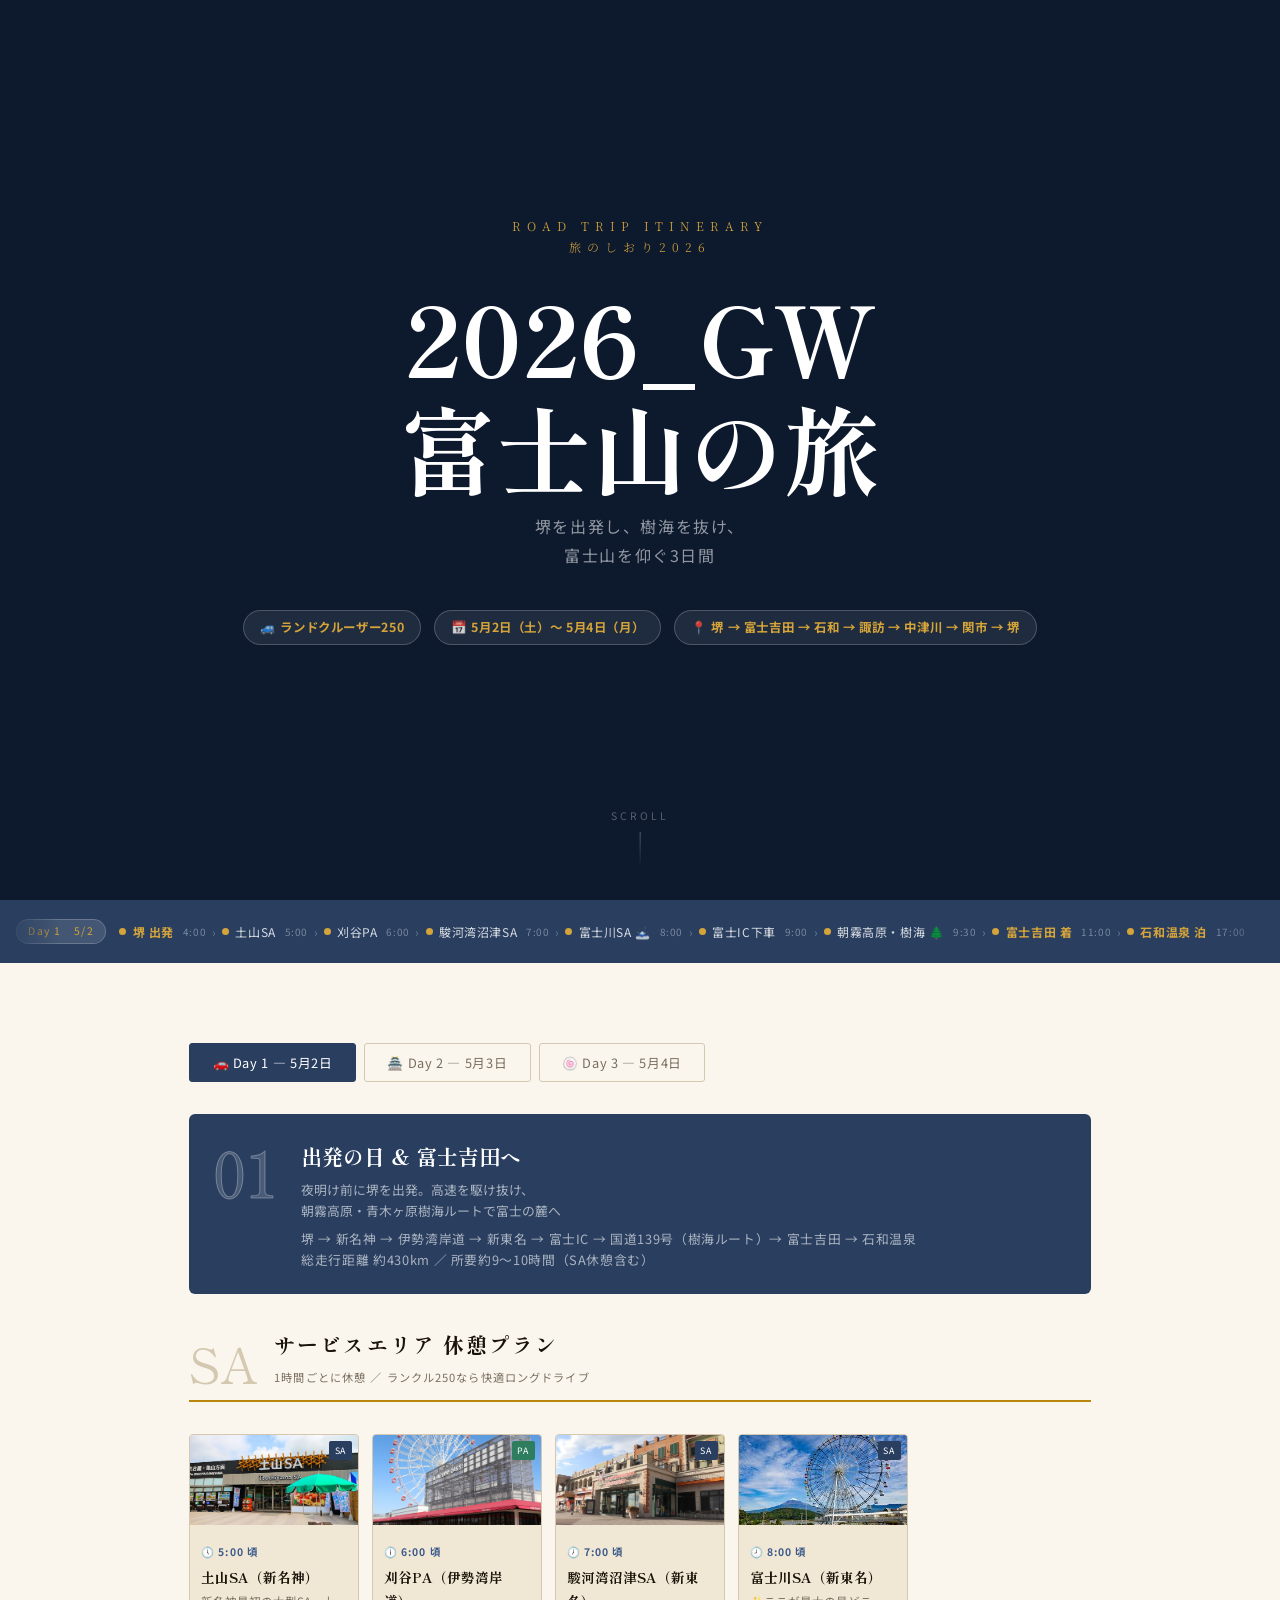
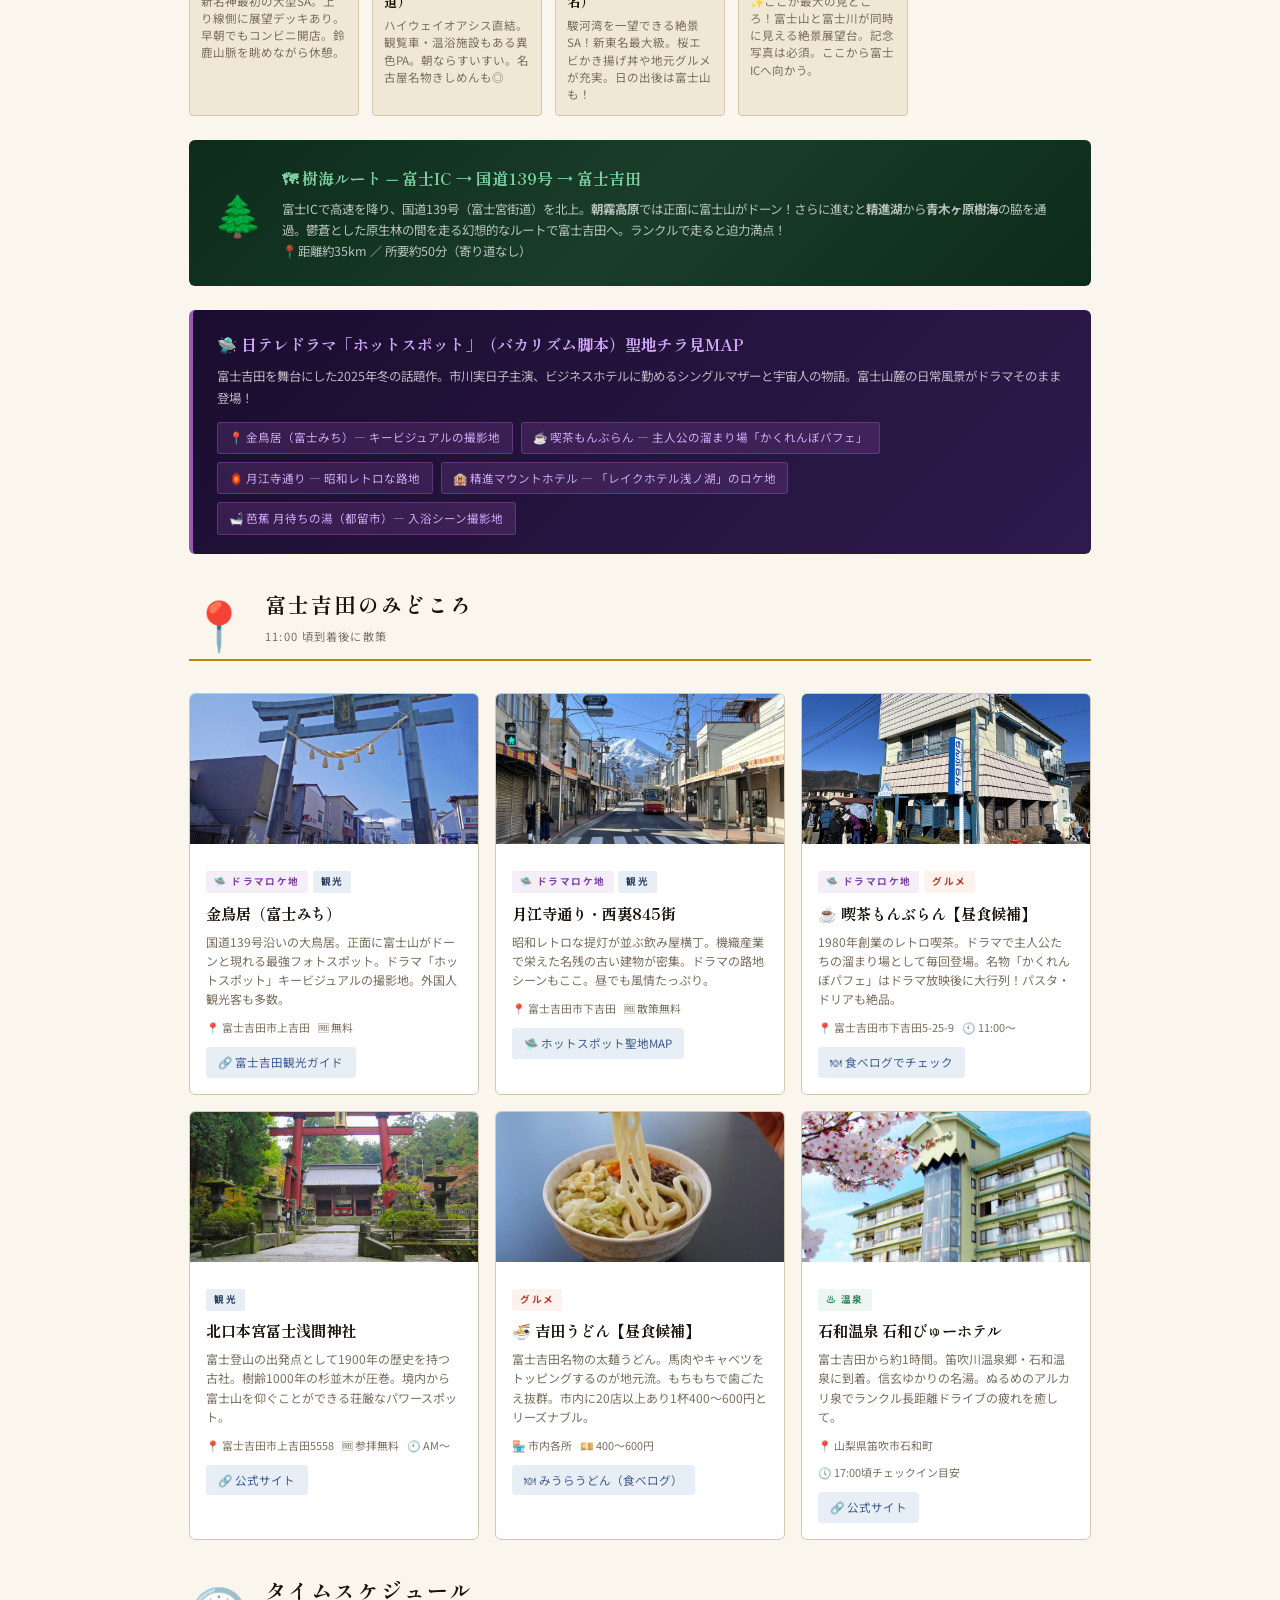
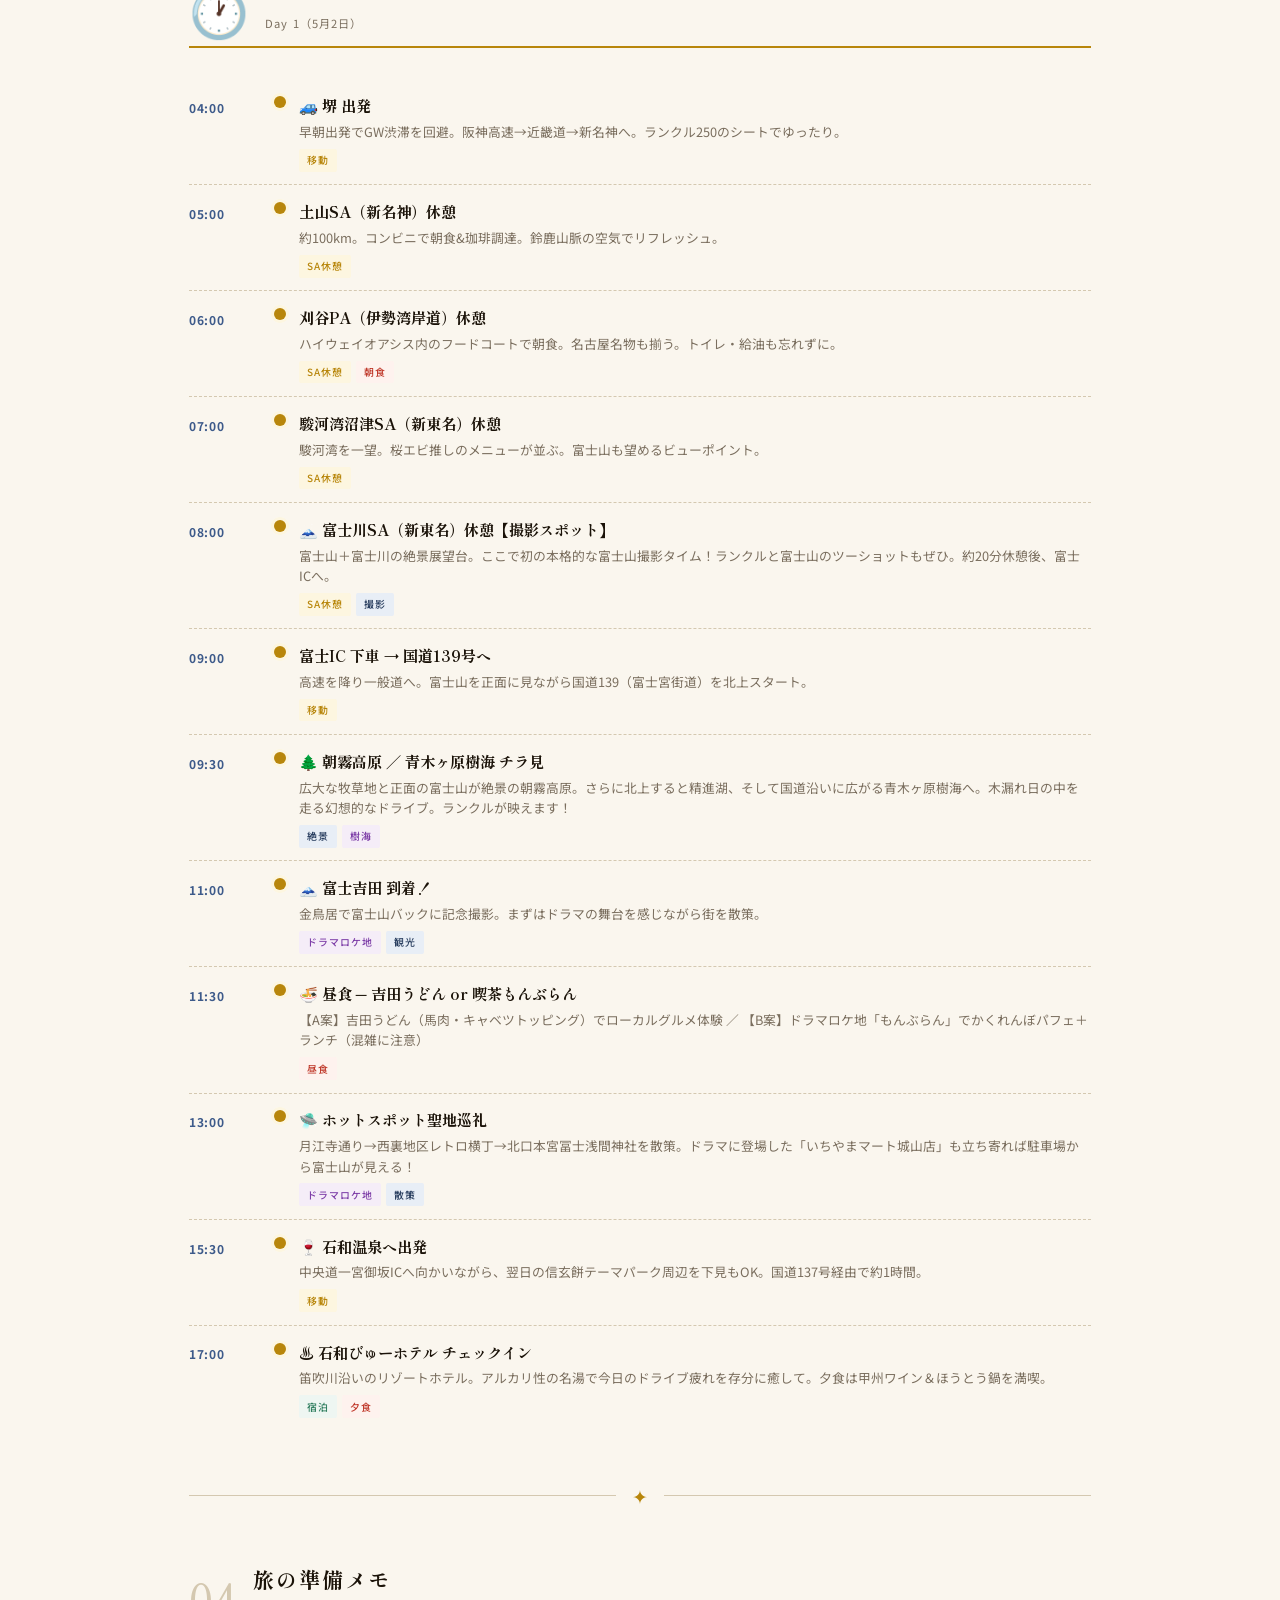
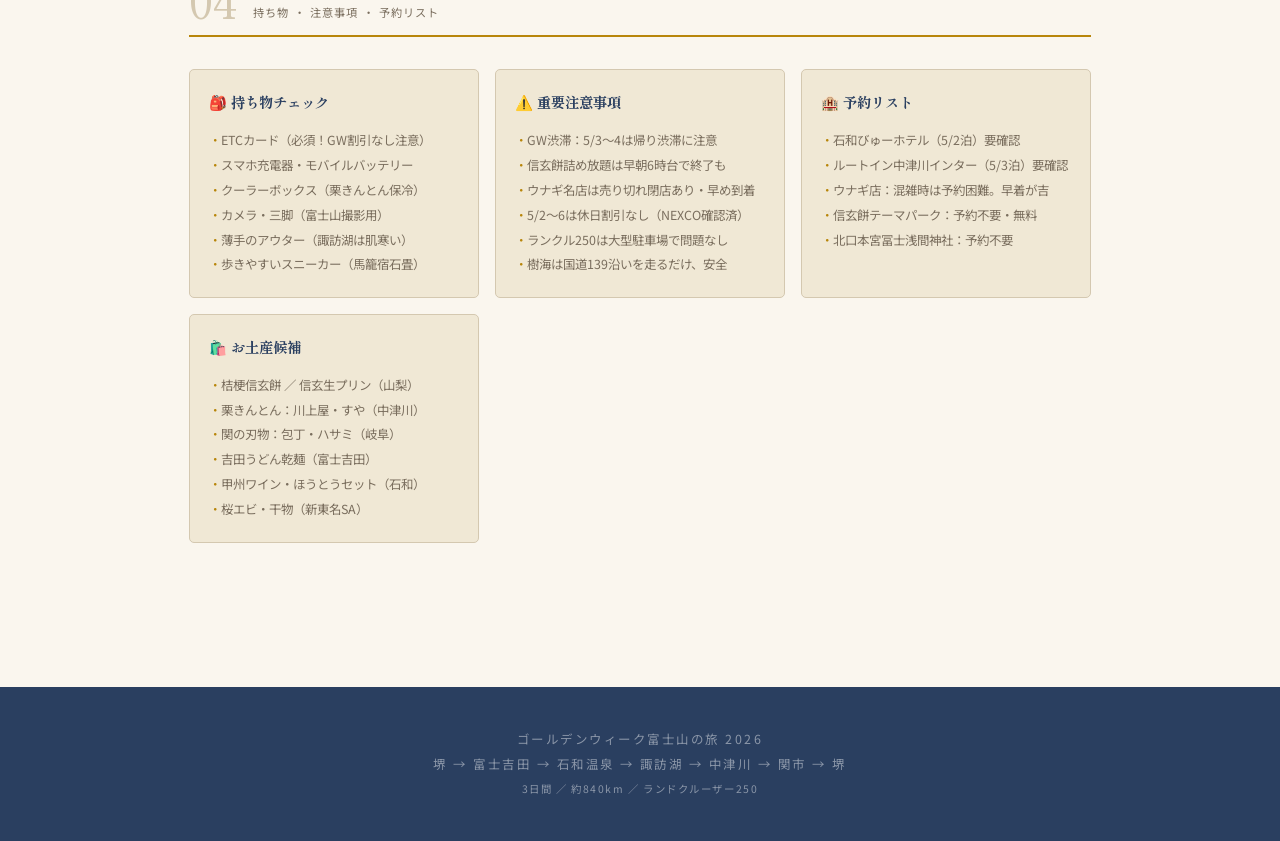
==== index.html @ ce325856 "Update index.html" ====
<!DOCTYPE html>
<html lang="ja">
<head>
<meta charset="UTF-8">
<meta name="viewport" content="width=device-width, initial-scale=1.0">
<title>旅のしおり 富士山ドライブ 2025</title>
<link rel="preconnect" href="https://fonts.googleapis.com">
<link href="https://fonts.googleapis.com/css2?family=Noto+Serif+JP:wght@300;400;700&family=Noto+Sans+JP:wght@300;400;500&family=Shippori+Mincho:wght@400;700&display=swap" rel="stylesheet">
<link rel="stylesheet" href="style.css">
</head>
<body>

<!-- ═══ HERO ═══ -->
<header class="hero">
  <div class="hero-img"></div>
  <div class="hero-overlay"></div>
  <div class="hero-body">
    <p class="hero-eyebrow">ROAD TRIP ITINERARY<br>旅のしおり2026</p>
    <h1 class="hero-title">2026_GW<br>富士山の旅</h1>
    <p class="hero-sub">堺を出発し、樹海を抜け、<br>富士山を仰ぐ3日間</p>
    <div class="hero-tags">
      <span class="hero-tag">🚙 <strong>ランドクルーザー250</strong></span>
      <span class="hero-tag">📅 <strong>5月2日（土）〜 5月4日（月）</strong></span>
      <span class="hero-tag">📍 <strong>堺 → 富士吉田 → 石和 → 諏訪 → 中津川 → 関市 → 堺</strong></span>
    </div>
  
  </div>
  <div class="scroll-hint">SCROLL</div>
</header>

<!-- ═══ ROUTE STRIP ═══ -->
<div class="route-strip">
  <div class="route-track">
    <!-- コンテンツを2回繰り返してシームレスループ -->
    <div class="route-inner" id="route-content">

      <span class="route-day-badge">Day 1　5/2</span>
      <div class="route-stop"><span class="route-stop-dot"></span><span class="route-stop-name highlight">堺 出発</span><span class="route-stop-time">4:00</span></div>
      <span class="route-arrow">›</span>
      <div class="route-stop"><span class="route-stop-dot"></span><span class="route-stop-name">土山SA</span><span class="route-stop-time">5:00</span></div>
      <span class="route-arrow">›</span>
      <div class="route-stop"><span class="route-stop-dot"></span><span class="route-stop-name">刈谷PA</span><span class="route-stop-time">6:00</span></div>
      <span class="route-arrow">›</span>
      <div class="route-stop"><span class="route-stop-dot"></span><span class="route-stop-name">駿河湾沼津SA</span><span class="route-stop-time">7:00</span></div>
      <span class="route-arrow">›</span>
      <div class="route-stop"><span class="route-stop-dot"></span><span class="route-stop-name">富士川SA 🗻</span><span class="route-stop-time">8:00</span></div>
      <span class="route-arrow">›</span>
      <div class="route-stop"><span class="route-stop-dot"></span><span class="route-stop-name">富士IC下車</span><span class="route-stop-time">9:00</span></div>
      <span class="route-arrow">›</span>
      <div class="route-stop"><span class="route-stop-dot"></span><span class="route-stop-name">朝霧高原・樹海 🌲</span><span class="route-stop-time">9:30</span></div>
      <span class="route-arrow">›</span>
      <div class="route-stop"><span class="route-stop-dot"></span><span class="route-stop-name highlight">富士吉田 着</span><span class="route-stop-time">11:00</span></div>
      <span class="route-arrow">›</span>
      <div class="route-stop"><span class="route-stop-dot"></span><span class="route-stop-name highlight">石和温泉 泊</span><span class="route-stop-time">17:00</span></div>

      <span class="route-sep">┊</span>

      <span class="route-day-badge">Day 2　5/3</span>
      <div class="route-stop"><span class="route-stop-dot"></span><span class="route-stop-name highlight">石和温泉 発</span><span class="route-stop-time">7:00</span></div>
      <span class="route-arrow">›</span>
      <div class="route-stop"><span class="route-stop-dot"></span><span class="route-stop-name">信玄餅テーマパーク 🍡</span><span class="route-stop-time">8:00</span></div>
      <span class="route-arrow">›</span>
      <div class="route-stop"><span class="route-stop-dot"></span><span class="route-stop-name">諏訪湖SA</span><span class="route-stop-time">12:00</span></div>
      <span class="route-arrow">›</span>
      <div class="route-stop"><span class="route-stop-dot"></span><span class="route-stop-name highlight">諏訪大社 ⛩</span><span class="route-stop-time">13:30</span></div>
      <span class="route-arrow">›</span>
      <div class="route-stop"><span class="route-stop-dot"></span><span class="route-stop-name">恵那峡SA</span><span class="route-stop-time">16:30</span></div>
      <span class="route-arrow">›</span>
      <div class="route-stop"><span class="route-stop-dot"></span><span class="route-stop-name highlight">馬籠宿 🏯</span><span class="route-stop-time">17:00</span></div>
      <span class="route-arrow">›</span>
      <div class="route-stop"><span class="route-stop-dot"></span><span class="route-stop-name highlight">中津川 泊</span><span class="route-stop-time">18:30</span></div>

      <span class="route-sep">┊</span>

      <span class="route-day-badge">Day 3　5/4</span>
      <div class="route-stop"><span class="route-stop-dot"></span><span class="route-stop-name highlight">中津川 発</span><span class="route-stop-time">7:30</span></div>
      <span class="route-arrow">›</span>
      <div class="route-stop"><span class="route-stop-dot"></span><span class="route-stop-name">東海環状道</span><span class="route-stop-time">8:30</span></div>
      <span class="route-arrow">›</span>
      <div class="route-stop"><span class="route-stop-dot"></span><span class="route-stop-name highlight">関市 うなぎ 🍥</span><span class="route-stop-time">11:00</span></div>
      <span class="route-arrow">›</span>
      <div class="route-stop"><span class="route-stop-dot"></span><span class="route-stop-name">土山SA</span><span class="route-stop-time">15:00</span></div>
      <span class="route-arrow">›</span>
      <div class="route-stop"><span class="route-stop-dot"></span><span class="route-stop-name highlight">堺 帰還 🏠</span><span class="route-stop-time">17:00</span></div>

      <span class="route-sep" style="margin-right:3rem">　</span>

    </div><!-- /route-inner 1回目 -->
  </div><!-- /route-track -->
</div>

<main>

<!-- ═══════════════ DAY TABS ═══════════════ -->
<div class="day-tabs" style="margin-top:2rem">
  <button class="day-tab active" onclick="showDay(0)">🚗 Day 1 — 5月2日</button>
  <button class="day-tab" onclick="showDay(1)">🏯 Day 2 — 5月3日</button>
  <button class="day-tab" onclick="showDay(2)">🍥 Day 3 — 5月4日</button>
</div>

<!-- ══════════════════════════════════════════════════
     DAY 1
══════════════════════════════════════════════════ -->
<div class="day-panel active" id="day-0">
  <div class="day-hdr">
    <span class="day-hdr-num">01</span>
    <div class="day-hdr-info">
      <h3>出発の日 ＆ 富士吉田へ</h3>
      <p>夜明け前に堺を出発。高速を駆け抜け、<br>朝霧高原・青木ヶ原樹海ルートで富士の麓へ</p>
      <p class="day-hdr-route">堺 → 新名神 → 伊勢湾岸道 → 新東名 → 富士IC → 国道139号（樹海ルート）→ 富士吉田 → 石和温泉<br>総走行距離 約430km ／ 所要約9〜10時間（SA休憩含む）</p>
    </div>
  </div>

  <!-- SA STOPS -->
  <div class="sec-head" style="margin-top:0">
    <span class="sec-num">SA</span>
    <div>
      <h2 class="sec-title">サービスエリア 休憩プラン<small>1時間ごとに休憩 ／ ランクル250なら快適ロングドライブ</small></h2>
    </div>
  </div>
  <div class="sa-grid">
    <div class="sa-card">
      <img class="sa-card-img" src="e-tsuchiyamaSA.jpg" alt="土山SA">
      <div class="sa-card-body">
        <span class="sa-card-time">🕔 5:00 頃</span>
        <span class="sa-card-name">土山SA（新名神）</span>
        <p class="sa-card-tip">新名神最初の大型SA。上り線側に展望デッキあり。早朝でもコンビニ開店。鈴鹿山脈を眺めながら休憩。</p>
      </div>
    </div>
    <div class="sa-card pa">
      <img class="sa-card-img" src="kariyapa.jpg" alt="刈谷PA">
      <div class="sa-card-body">
        <span class="sa-card-time">🕕 6:00 頃</span>
        <span class="sa-card-name">刈谷PA（伊勢湾岸道）</span>
        <p class="sa-card-tip">ハイウェイオアシス直結。観覧車・温浴施設もある異色PA。朝ならすいすい。名古屋名物きしめんも◎</p>
      </div>
    </div>
    <div class="sa-card">
      <img class="sa-card-img" src="surugawannumazusa.jpg" alt="駿河湾沼津SA">
      <div class="sa-card-body">
        <span class="sa-card-time">🕖 7:00 頃</span>
        <span class="sa-card-name">駿河湾沼津SA（新東名）</span>
        <p class="sa-card-tip">駿河湾を一望できる絶景SA！新東名最大級。桜エビかき揚げ丼や地元グルメが充実。日の出後は富士山も！</p>
      </div>
    </div>
    <div class="sa-card">
      <img class="sa-card-img" src="fujigawasa.jpg" alt="富士川SA">
      <div class="sa-card-body">
        <span class="sa-card-time">🕗 8:00 頃</span>
        <span class="sa-card-name">富士川SA（新東名）</span>
        <p class="sa-card-tip">✨ここが最大の見どころ！富士山と富士川が同時に見える絶景展望台。記念写真は必須。ここから富士ICへ向かう。</p>
      </div>
    </div>
  </div>

  <!-- JUKAI BANNER -->
  <div class="jukai-banner">
    <div class="jukai-icon">🌲</div>
    <div class="jukai-body">
      <h4>🗺 樹海ルート ─ 富士IC → 国道139号 → 富士吉田</h4>
      <p>富士ICで高速を降り、国道139号（富士宮街道）を北上。<strong>朝霧高原</strong>では正面に富士山がドーン！さらに進むと<strong>精進湖</strong>から<strong>青木ヶ原樹海</strong>の脇を通過。鬱蒼とした原生林の間を走る幻想的なルートで富士吉田へ。ランクルで走ると迫力満点！<br>📍距離約35km ／ 所要約50分（寄り道なし）</p>
    </div>
  </div>

  <!-- DRAMA BANNER -->
  <div class="drama-banner">
    <h4>🛸 日テレドラマ「ホットスポット」（バカリズム脚本）聖地チラ見MAP</h4>
    <p>富士吉田を舞台にした2025年冬の話題作。市川実日子主演、ビジネスホテルに勤めるシングルマザーと宇宙人の物語。富士山麓の日常風景がドラマそのまま登場！</p>
    <div class="drama-spots">
      <span class="drama-spot">📍 金鳥居（富士みち）— キービジュアルの撮影地</span>
      <span class="drama-spot">☕ 喫茶もんぶらん — 主人公の溜まり場「かくれんぼパフェ」</span>
      <span class="drama-spot">🏮 月江寺通り — 昭和レトロな路地</span>
      <span class="drama-spot">🏨 精進マウントホテル — 「レイクホテル浅ノ湖」のロケ地</span>
      <span class="drama-spot">🛁 芭蕉 月待ちの湯（都留市）— 入浴シーン撮影地</span>
    </div>
  </div>

  <!-- SPOT CARDS DAY 1 -->
  <div class="sec-head" style="margin-top:2rem">
    <span class="sec-num">📍</span>
    <h2 class="sec-title">富士吉田のみどころ<small>11:00 頃到着後に散策</small></h2>
  </div>
  <div class="spot-grid">
    <div class="spot-card">
      <img class="spot-img" src="kintoriitofujisan.jpg" alt="金鳥居と富士山">
      <div class="spot-body">
        <span class="spot-badge badge-drama">🛸 ドラマロケ地</span><span class="spot-badge badge-sight" style="margin-left:.3rem">観光</span>
        <h4>金鳥居（富士みち）</h4>
        <p>国道139号沿いの大鳥居。正面に富士山がドーンと現れる最強フォトスポット。ドラマ「ホットスポット」キービジュアルの撮影地。外国人観光客も多数。</p>
        <div class="spot-meta"><span>📍 富士吉田市上吉田</span><span>🆓 無料</span></div><a class="spot-link" href="https://fujiyoshida.net/spot/24" target="_blank">🔗 富士吉田観光ガイド</a>
      </div>
    </div>
    <div class="spot-card">
      <img class="spot-img" src="fujiyoshidaretoro.jpg" alt="富士吉田レトロ商店街">
      <div class="spot-body">
        <span class="spot-badge badge-drama">🛸 ドラマロケ地</span><span class="spot-badge badge-sight" style="margin-left:.3rem">観光</span>
        <h4>月江寺通り・西裏845街</h4>
        <p>昭和レトロな提灯が並ぶ飲み屋横丁。機織産業で栄えた名残の古い建物が密集。ドラマの路地シーンもここ。昼でも風情たっぷり。</p>
        <div class="spot-meta"><span>📍 富士吉田市下吉田</span><span>🆓 散策無料</span></div><a class="spot-link" href="https://fujiyoshida.net/feature/hotspot/hotspot" target="_blank">🛸 ホットスポット聖地MAP</a>
      </div>
    </div>
    <div class="spot-card">
      <img class="spot-img" src="monburan.jpg" alt="喫茶もんぶらん">
      <div class="spot-body">
        <span class="spot-badge badge-drama">🛸 ドラマロケ地</span><span class="spot-badge badge-food" style="margin-left:.3rem">グルメ</span>
        <h4>☕ 喫茶もんぶらん【昼食候補】</h4>
        <p>1980年創業のレトロ喫茶。ドラマで主人公たちの溜まり場として毎回登場。名物「かくれんぼパフェ」はドラマ放映後に大行列！パスタ・ドリアも絶品。</p>
        <div class="spot-meta"><span>📍 富士吉田市下吉田5-25-9</span><span>🕙 11:00〜</span></div><a class="spot-link" href="https://tabelog.com/yamanashi/A1903/A190302/19007897/" target="_blank">🍽 食べログでチェック</a>
      </div>
    </div>
    <div class="spot-card">
      <img class="spot-img" src="kitaguchihonnguufujiasamajinjya.jpg" alt="北口本宮冨士浅間神社">
      <div class="spot-body">
        <span class="spot-badge badge-sight">観光</span>
        <h4>北口本宮冨士浅間神社</h4>
        <p>富士登山の出発点として1900年の歴史を持つ古社。樹齢1000年の杉並木が圧巻。境内から富士山を仰ぐことができる荘厳なパワースポット。</p>
        <div class="spot-meta"><span>📍 富士吉田市上吉田5558</span><span>🆓 参拝無料</span><span>🕙 AM〜</span></div><a class="spot-link" href="https://sengenjinja.jp/" target="_blank">🔗 公式サイト</a>
      </div>
    </div>
    <div class="spot-card">
      <img class="spot-img" src="yoshidaudon.jpg" alt="吉田うどん">
      <div class="spot-body">
        <span class="spot-badge badge-food">グルメ</span>
        <h4>🍜 吉田うどん【昼食候補】</h4>
        <p>富士吉田名物の太麺うどん。馬肉やキャベツをトッピングするのが地元流。もちもちで歯ごたえ抜群。市内に20店以上あり1杯400〜600円とリーズナブル。</p>
        <div class="spot-meta"><span>🏪 市内各所</span><span>💴 400〜600円</span></div><a class="spot-link" href="https://tabelog.com/yamanashi/A1903/A190301/19000359/" target="_blank">🍽 みうらうどん（食べログ）</a>
      </div>
    </div>
    <div class="spot-card">
      <img class="spot-img" src="isawa.jpg" alt="石和温泉">
      <div class="spot-body">
        <span class="spot-badge badge-onsen">♨️ 温泉</span>
        <h4>石和温泉 石和びゅーホテル</h4>
        <p>富士吉田から約1時間。笛吹川温泉郷・石和温泉に到着。信玄ゆかりの名湯。ぬるめのアルカリ泉でランクル長距離ドライブの疲れを癒して。</p>
        <div class="spot-meta"><span>📍 山梨県笛吹市石和町</span><span>🕔 17:00頃チェックイン目安</span></div><a class="spot-link" href="https://i-view.jp/" target="_blank">🔗 公式サイト</a>
      </div>
    </div>
  </div>

  <!-- SCHEDULE DAY 1 -->
  <div class="sec-head">
    <span class="sec-num">🕐</span>
    <h2 class="sec-title">タイムスケジュール<small>Day 1（5月2日）</small></h2>
  </div>
  <ul class="schedule">
    <li class="sch-item"><span class="sch-time">04:00</span><span class="sch-dot"></span><div class="sch-body"><h4>🚙 堺 出発</h4><p>早朝出発でGW渋滞を回避。阪神高速→近畿道→新名神へ。ランクル250のシートでゆったり。</p><div class="sch-tags"><span class="tag t-move">移動</span></div></div></li>
    <li class="sch-item"><span class="sch-time">05:00</span><span class="sch-dot"></span><div class="sch-body"><h4>土山SA（新名神）休憩</h4><p>約100km。コンビニで朝食&珈琲調達。鈴鹿山脈の空気でリフレッシュ。</p><div class="sch-tags"><span class="tag t-move">SA休憩</span></div></div></li>
    <li class="sch-item"><span class="sch-time">06:00</span><span class="sch-dot"></span><div class="sch-body"><h4>刈谷PA（伊勢湾岸道）休憩</h4><p>ハイウェイオアシス内のフードコートで朝食。名古屋名物も揃う。トイレ・給油も忘れずに。</p><div class="sch-tags"><span class="tag t-move">SA休憩</span><span class="tag t-food">朝食</span></div></div></li>
    <li class="sch-item"><span class="sch-time">07:00</span><span class="sch-dot"></span><div class="sch-body"><h4>駿河湾沼津SA（新東名）休憩</h4><p>駿河湾を一望。桜エビ推しのメニューが並ぶ。富士山も望めるビューポイント。</p><div class="sch-tags"><span class="tag t-move">SA休憩</span></div></div></li>
    <li class="sch-item"><span class="sch-time">08:00</span><span class="sch-dot"></span><div class="sch-body"><h4>🗻 富士川SA（新東名）休憩【撮影スポット】</h4><p>富士山＋富士川の絶景展望台。ここで初の本格的な富士山撮影タイム！ランクルと富士山のツーショットもぜひ。約20分休憩後、富士ICへ。</p><div class="sch-tags"><span class="tag t-move">SA休憩</span><span class="tag t-sight">撮影</span></div></div></li>
    <li class="sch-item"><span class="sch-time">09:00</span><span class="sch-dot"></span><div class="sch-body"><h4>富士IC 下車 → 国道139号へ</h4><p>高速を降り一般道へ。富士山を正面に見ながら国道139（富士宮街道）を北上スタート。</p><div class="sch-tags"><span class="tag t-move">移動</span></div></div></li>
    <li class="sch-item"><span class="sch-time">09:30</span><span class="sch-dot"></span><div class="sch-body"><h4>🌲 朝霧高原 ／ 青木ヶ原樹海 チラ見</h4><p>広大な牧草地と正面の富士山が絶景の朝霧高原。さらに北上すると精進湖、そして国道沿いに広がる青木ヶ原樹海へ。木漏れ日の中を走る幻想的なドライブ。ランクルが映えます！</p><div class="sch-tags"><span class="tag t-sight">絶景</span><span class="tag t-drama">樹海</span></div></div></li>
    <li class="sch-item"><span class="sch-time">11:00</span><span class="sch-dot"></span><div class="sch-body"><h4>🗻 富士吉田 到着！</h4><p>金鳥居で富士山バックに記念撮影。まずはドラマの舞台を感じながら街を散策。</p><div class="sch-tags"><span class="tag t-drama">ドラマロケ地</span><span class="tag t-sight">観光</span></div></div></li>
    <li class="sch-item"><span class="sch-time">11:30</span><span class="sch-dot"></span><div class="sch-body"><h4>🍜 昼食 ─ 吉田うどん or 喫茶もんぶらん</h4><p>【A案】吉田うどん（馬肉・キャベツトッピング）でローカルグルメ体験 ／ 【B案】ドラマロケ地「もんぶらん」でかくれんぼパフェ＋ランチ（混雑に注意）</p><div class="sch-tags"><span class="tag t-food">昼食</span></div></div></li>
    <li class="sch-item"><span class="sch-time">13:00</span><span class="sch-dot"></span><div class="sch-body"><h4>🛸 ホットスポット聖地巡礼</h4><p>月江寺通り→西裏地区レトロ横丁→北口本宮冨士浅間神社を散策。ドラマに登場した「いちやまマート城山店」も立ち寄れば駐車場から富士山が見える！</p><div class="sch-tags"><span class="tag t-drama">ドラマロケ地</span><span class="tag t-sight">散策</span></div></div></li>
    <li class="sch-item"><span class="sch-time">15:30</span><span class="sch-dot"></span><div class="sch-body"><h4>🍷 石和温泉へ出発</h4><p>中央道一宮御坂ICへ向かいながら、翌日の信玄餅テーマパーク周辺を下見もOK。国道137号経由で約1時間。</p><div class="sch-tags"><span class="tag t-move">移動</span></div></div></li>
    <li class="sch-item"><span class="sch-time">17:00</span><span class="sch-dot"></span><div class="sch-body"><h4>♨️ 石和びゅーホテル チェックイン</h4><p>笛吹川沿いのリゾートホテル。アルカリ性の名湯で今日のドライブ疲れを存分に癒して。夕食は甲州ワイン＆ほうとう鍋を満喫。</p><div class="sch-tags"><span class="tag t-hotel">宿泊</span><span class="tag t-food">夕食</span></div></div></li>
  </ul>
</div><!-- /day-0 -->

<!-- ══════════════════════════════════════════════════
     DAY 2
══════════════════════════════════════════════════ -->
<div class="day-panel" id="day-1">
  <div class="day-hdr">
    <span class="day-hdr-num">02</span>
    <div class="day-hdr-info">
      <h3>信玄餅 ＆ 諏訪湖 ＆ 中津川へ</h3>
      <p>山梨の銘菓テーマパークから信州諏訪湖へ。<br>そして中山道の宿場町・中津川へ南下。</p>
      <p class="day-hdr-route">石和温泉 → 信玄餅テーマパーク → 中央道 → 諏訪湖SA →（諏訪市内観光）→ 中央道 → 恵那峡SA → 中津川<br>総走行距離 約180km</p>
    </div>
  </div>

  <div class="spot-grid">
    <div class="spot-card">
      <img class="spot-img" src="shingenmochi.jpg" alt="信玄餅テーマパーク">
      <div class="spot-body">
        <span class="spot-badge badge-sweet">🍡 スイーツ</span>
        <h4>桔梗信玄餅工場テーマパーク【午前】</h4>
        <p>山梨の銘菓「桔梗信玄餅」の製造工場を無料見学。1日12万個をスタッフが6秒で手包みする職人技は必見！<br><strong style="color:#c0392b">⚠️ 詰め放題の整理券は早朝6〜8時に配布終了します。ホテルを早めに出発して！</strong><br>詰め放題220円でお菓子を袋に詰め放題。信玄ソフト（きな粉＋黒蜜）も絶品。</p>
        <div class="spot-meta"><span>📍 笛吹市一宮町坪井1928</span><span>🕙 工場見学9:00〜16:00</span><span>🆓 入場無料</span><span>🚗 中央道一宮御坂ICから5分</span></div><a class="spot-link" href="https://themepark.kikyouya.co.jp/" target="_blank">🔗 公式サイト</a>
      </div>
    </div>
    <div class="spot-card">
      <img class="spot-img" src="suwako.jpg" alt="諏訪湖">
      <div class="spot-body">
        <span class="spot-badge badge-sight">観光</span>
        <h4>諏訪湖 ＆ 諏訪大社（上社・下社）</h4>
        <p>日本最古の神社のひとつ・諏訪大社と、信州随一の景勝地・諏訪湖を観光。諏訪湖SAからは湖と山並みの絶景パノラマが楽しめる。片倉館の千人風呂（日帰り温泉）も人気。</p>
        <div class="spot-meta"><span>📍 長野県諏訪市・諏訪郡</span><span>💴 諏訪大社参拝無料</span></div><a class="spot-link" href="https://suwataisha.or.jp/" target="_blank">🔗 諏訪大社公式</a>
      </div>
    </div>
    <div class="spot-card">
      <img class="spot-img" src="soba.jpg" alt="信州そば">
      <div class="spot-body">
        <span class="spot-badge badge-food">グルメ</span>
        <h4>🍜 諏訪湖ランチ（信州そば or 鯉料理）</h4>
        <p>諏訪湖周辺は信州そばの名店が多数。内陸の長野ならでは「鯉のあらい」「馬刺し」も試してみて。諏訪湖SAのフードコートでも信州そばが食べられる。</p>
        <div class="spot-meta"><span>📍 諏訪湖畔・市内</span><span>💴 1,000〜2,000円</span></div>
      </div>
    </div>
    <div class="spot-card">
      <img class="spot-img" src="enakyo.jpg" alt="恵那峡SA">
      <div class="spot-body">
        <span class="spot-badge badge-sight">絶景SA</span>
        <h4>恵那峡SA（中央道）</h4>
        <p>大井ダムと恵那山が見える絶景SA。展望台あり。岐阜名物「飛騨牛コロッケ」「栗あわせ」が名物。恵那山トンネル（8.5km・全国6位の長さ）通過前の休憩にも最適。</p>
        <div class="spot-meta"><span>📍 中央道 下り</span><span>🕐 中津川まで20分</span></div>
      </div>
    </div>
    <div class="spot-card">
      <img class="spot-img" src="magome.jpg" alt="馬籠宿">
      <div class="spot-body">
        <span class="spot-badge badge-sight">観光</span>
        <h4>中津川 ─ 馬籠宿（中山道）</h4>
        <p>中山道の宿場町として石畳の坂道が続く馬籠宿。島崎藤村の出身地でもあり文学の里。五平餅・栗きんとんの老舗が軒を連ねる。ランクルで宿場町の雰囲気を楽しんで。</p>
        <div class="spot-meta"><span>📍 中津川市馬籠</span><span>🆓 散策無料</span><span>🕐 中津川ICから20分</span></div><a class="spot-link" href="https://www.kiso-magome.com/" target="_blank">🔗 馬籠宿公式</a>
      </div>
    </div>
    <div class="spot-card">
      <img class="spot-img" src="kurikinton.jpg" alt="栗きんとん">
      <div class="spot-body">
        <span class="spot-badge badge-sweet">🌰 銘菓</span>
        <h4>中津川名物 栗きんとん</h4>
        <p>中津川は「栗きんとん発祥の地」。川上屋・すや・竹内製菓など名店が集結。5月は旬前ですが販売あり。ランクルのトランクに詰め込んで帰路に持ち帰ろう。</p>
        <div class="spot-meta"><span>🏪 市内老舗各店</span><span>💴 1,620円〜（1箱6個入り）</span></div><a class="spot-link" href="https://www.kawakami-ya.com/" target="_blank">🔗 川上屋公式</a>
      </div>
    </div>
  </div>

  <div class="sec-head">
    <span class="sec-num">🕐</span>
    <h2 class="sec-title">タイムスケジュール<small>Day 2（5月3日）</small></h2>
  </div>
  <ul class="schedule">
    <li class="sch-item"><span class="sch-time">07:00</span><span class="sch-dot"></span><div class="sch-body"><h4>🏨 石和びゅーホテル 朝食 ＆ チェックアウト</h4><p>旅館の朝食で英気を養う。詰め放題整理券を狙うなら早めに出発！</p><div class="sch-tags"><span class="tag t-food">朝食</span></div></div></li>
    <li class="sch-item"><span class="sch-time">08:00</span><span class="sch-dot"></span><div class="sch-body"><h4>🏃 桔梗信玄餅テーマパーク 到着・整理券GET！</h4><p>詰め放題の整理券配布状況を確認。整理券が残っていればラッキー！工場見学は予約不要・無料。</p><div class="sch-tags"><span class="tag t-sight">工場見学</span><span class="tag t-food">詰め放題</span></div></div></li>
    <li class="sch-item"><span class="sch-time">09:00</span><span class="sch-dot"></span><div class="sch-body"><h4>🍡 信玄餅テーマパーク 満喫タイム</h4><p>工場見学→信玄ソフト→詰め放題（整理券あれば）→お土産購入。お土産に信玄生プリン（2015年グランプリ）を忘れずに。約2時間。</p><div class="sch-tags"><span class="tag t-sight">工場見学</span><span class="tag t-food">スイーツ</span></div></div></li>
    <li class="sch-item"><span class="sch-time">11:00</span><span class="sch-dot"></span><div class="sch-body"><h4>🚙 中央道で諏訪湖方面へ</h4><p>一宮御坂IC → 中央道 → 諏訪IC。約1時間のドライブ。</p><div class="sch-tags"><span class="tag t-move">移動</span></div></div></li>
    <li class="sch-item"><span class="sch-time">12:00</span><span class="sch-dot"></span><div class="sch-body"><h4>🍜 諏訪 昼食（信州そば）</h4><p>諏訪IC周辺の信州そば名店へ。または諏訪湖SAのフードコートで手軽に信州そばを。</p><div class="sch-tags"><span class="tag t-food">昼食</span></div></div></li>
    <li class="sch-item"><span class="sch-time">13:30</span><span class="sch-dot"></span><div class="sch-body"><h4>⛩ 諏訪大社 参拝 ＆ 諏訪湖散策</h4><p>全国に約25,000社ある諏訪神社の総本社。神楽殿の大しめ縄が圧巻。諏訪湖畔を散歩してリフレッシュ。</p><div class="sch-tags"><span class="tag t-sight">観光</span></div></div></li>
    <li class="sch-item"><span class="sch-time">15:30</span><span class="sch-dot"></span><div class="sch-body"><h4>🚙 中央道で中津川へ（恵那峡SAに立ち寄り）</h4><p>諏訪IC → 恵那峡SA（絶景展望台）→ 中津川IC。約1.5時間。</p><div class="sch-tags"><span class="tag t-move">移動</span><span class="tag t-sight">恵那峡SA</span></div></div></li>
    <li class="sch-item"><span class="sch-time">17:00</span><span class="sch-dot"></span><div class="sch-body"><h4>🏯 中津川 馬籠宿 散策（夕暮れ前）</h4><p>石畳の坂道をランクルで近くまで行き、夕暮れの馬籠宿を散策。栗きんとんの老舗でお土産購入。</p><div class="sch-tags"><span class="tag t-sight">観光</span><span class="tag t-food">お土産</span></div></div></li>
    <li class="sch-item"><span class="sch-time">18:30</span><span class="sch-dot"></span><div class="sch-body"><h4>🏨 ルートイン中津川インター チェックイン</h4><p>中津川IC近くのビジネスホテル。無料駐車場完備（ランクル250も余裕）。翌朝の関市ウナギに備えて早めに就寝。</p><div class="sch-tags"><span class="tag t-hotel">宿泊</span></div></div></li>
  </ul>
</div><!-- /day-1 -->

<!-- ══════════════════════════════════════════════════
     DAY 3
══════════════════════════════════════════════════ -->
<div class="day-panel" id="day-2">
  <div class="day-hdr">
    <span class="day-hdr-num">03</span>
    <div class="day-hdr-info">
      <h3>関ウナギ ＆ 帰路へ</h3>
      <p>刃物の街・岐阜県関市で名物うなぎランチ。<br>腹いっぱいになったら一路、堺へ帰還！</p>
      <p class="day-hdr-route">中津川 → 東海環状道 → 関市（うなぎ昼食）→ 東海北陸道 or 名神/新名神 → 堺<br>総走行距離 約230km</p>
    </div>
  </div>

  <div class="spot-grid">
    <div class="spot-card">
      <img class="spot-img" src="sekiunagi.jpg" alt="関うなぎ うな丼">
      <div class="spot-body">
        <span class="spot-badge badge-food">グルメ</span>
        <h4>🍥 関ウナギ【メインイベント】</h4>
        <p>鎌倉時代の刀鍛冶がスタミナ源として愛食したのが「関のうなぎ」の起源。長良川の清流に育まれたウナギは身がふっくら。現在も市内に10数店が名店を構える。<br><strong>⚠️ 人気店は売り切れ閉店もあり。11時の開店に合わせて到着を！</strong></p>
        <div class="spot-meta"><span>📍 岐阜県関市</span></div>
      </div>
    </div>
    <div class="spot-card">
      <img class="spot-img" src="tujiya.jpg" alt="辻屋 うな丼">
      <div class="spot-body">
        <span class="spot-badge badge-food">グルメ</span>
        <h4>🍥 名代 辻屋（ミシュラン掲載）</h4>
        <p>慶応年間（1860年頃）創業。2019年ミシュランガイド岐阜 ビブグルマン獲得。炭火で香ばしく焼いた極上うなぎを秘伝タレで。うな丼・うな重が名物。<br>📍 関市山王通1-3付近（食べログ評価3.79）</p>
        <div class="spot-meta"><span>💴 ¥3,000〜5,000</span><span>🕙 11:00〜（売切終了）</span><span>⚠️ 定休:火・水</span></div><a class="spot-link" href="https://tabelog.com/gifu/A2102/A210204/21000002/" target="_blank">🍽 食べログ（★3.75・百名店）</a>
      </div>
    </div>
    <div class="spot-card">
      <img class="spot-img" src="magoroku.jpg" alt="孫六 うなぎ">
      <div class="spot-body">
        <span class="spot-badge badge-food">グルメ</span>
        <h4>🍥 孫六（80年以上の老舗）</h4>
        <p>創業80年超、せきてらす（岐阜関刃物会館）前に暖簾を掲げる名店。ランチのみ営業。生のうなぎを炭火で一気に焼き上げ秘伝タレを二度漬け。こってり系。<br>📍 関市（長良川鉄道「せきてらす前駅」徒歩1分）</p>
        <div class="spot-meta"><span>💴 ¥2,000〜3,500</span><span>🕙 11:00〜（ランチのみ）</span></div><a class="spot-link" href="https://tabelog.com/gifu/A2102/A210204/21000061/" target="_blank">🍽 食べログ（★3.51）</a>
      </div>
    </div>
    <div class="spot-card">
      <img class="spot-img" src="shigeyoshi.jpg" alt="しげ吉 炭火うなぎ">
      <div class="spot-body">
        <span class="spot-badge badge-food">グルメ</span>
        <h4>🍥 しげ吉（食べログ百名店）</h4>
        <p>食べログうなぎ百名店2024選出。関市山王通の一角にある人気店。ふわっとした柔らかい身と香ばしいタレが特徴。ふるさと納税返礼品にもなっている超名店。<br>📍 岐阜県関市山王通1-3-29</p>
        <div class="spot-meta"><span>💴 ¥3,000〜5,000</span><span>🕙 開店早めに</span><span>⚠️ 定休:火・水</span></div><a class="spot-link" href="https://tabelog.com/gifu/A2102/A210204/21000054/" target="_blank">🍽 食べログ（★3.86・百名店）</a>
      </div>
    </div>
    <div class="spot-card">
      <img class="spot-img" src="sekiteras.jpg" alt="せきてらす 刃物会館">
      <div class="spot-body">
        <span class="spot-badge badge-sight">観光</span>
        <h4>🔪 せきてらす（刃物会館）</h4>
        <p>刃物の街・関市のシンボル施設。包丁・ナイフ・ハサミなど高品質な関刃物をお土産に。刃物工房では鋼切り体験も。古式日本刀鍛錬の一般公開（期間限定）も見応えあり。</p>
        <div class="spot-meta"><span>📍 関市平和通3丁目</span><span>🕙 9:00〜17:00</span></div>
      </div>
    </div>
    <div class="spot-card">
      <img class="spot-img" src="taga.jpg" alt="帰路の高速">
      <div class="spot-body">
        <span class="spot-badge badge-sight">SA情報</span>
        <h4>帰路 おすすめSA</h4>
        <p><strong>土山SA（新名神）</strong>：伊勢湾岸道→新名神ルートで立ち寄り。最後のお土産・給油に。<strong>多賀SA（名神）</strong>：滋賀県・近江牛コロッケが名物。関西圏最後の大型SA。GW帰りの渋滞に注意！</p>
        <div class="spot-meta"><span>⚠️ GW5/4夕方以降は渋滞必至！早めに出発を</span></div>
      </div>
    </div>
  </div>

  <div class="sec-head">
    <span class="sec-num">🕐</span>
    <h2 class="sec-title">タイムスケジュール<small>Day 3（5月4日）</small></h2>
  </div>
  <ul class="schedule">
    <li class="sch-item"><span class="sch-time">07:30</span><span class="sch-dot"></span><div class="sch-body"><h4>🏨 ルートイン中津川インター チェックアウト</h4><p>朝食を済ませてすっきりスタート。関市まで東海環状道経由で約1時間。</p><div class="sch-tags"><span class="tag t-move">移動</span></div></div></li>
    <li class="sch-item"><span class="sch-time">08:30</span><span class="sch-dot"></span><div class="sch-body"><h4>🚙 東海環状道 → 関市へ</h4><p>中津川IC → 東海環状道 → 関ICで下車。または中央道 → 土岐JCT → 関ICでも。所要約1時間。</p><div class="sch-tags"><span class="tag t-move">移動</span></div></div></li>
    <li class="sch-item"><span class="sch-time">10:30</span><span class="sch-dot"></span><div class="sch-body"><h4>🔪 せきてらす（関刃物会館）散策 ＆ お土産</h4><p>開店時間に合わせて立ち寄り。関の高品質包丁・ハサミをお土産に。刃物工房も見学。</p><div class="sch-tags"><span class="tag t-sight">観光</span><span class="tag t-food">お土産</span></div></div></li>
    <li class="sch-item"><span class="sch-time">11:00</span><span class="sch-dot"></span><div class="sch-body"><h4>🍥 関ウナギ ランチ【旅のクライマックス！】</h4><p>辻屋・孫六・しげ吉などから選んでドーン！。うな丼でもうな重でも。長良川の恵みを全身で感じて。売り切れが多いので開店時間に到着するのがベスト。</p><div class="sch-tags"><span class="tag t-food">昼食</span></div></div></li>
    <li class="sch-item"><span class="sch-time">13:00</span><span class="sch-dot"></span><div class="sch-body"><h4>🚙 帰路へ！関IC → 東海環状 or 東海北陸道 → 名神/新名神 → 堺</h4><p>GW最終日の渋滞を避けるため早めに出発。渋滞予測を見ながらルートを選択。</p><div class="sch-tags"><span class="tag t-move">移動</span></div></div></li>
    <li class="sch-item"><span class="sch-time">15:00</span><span class="sch-dot"></span><div class="sch-body"><h4>土山SA or 多賀SA 休憩</h4><p>新名神・名神の大型SAで最後の休憩。渋滞状況によってはここで時間調整を。</p><div class="sch-tags"><span class="tag t-move">SA休憩</span></div></div></li>
    <li class="sch-item"><span class="sch-time">17:00〜</span><span class="sch-dot"></span><div class="sch-body"><h4>🏠 堺 到着！お疲れさまでした</h4><p>富士山・樹海・信玄餅・諏訪湖・栗きんとん・関ウナギ…ランクル250で駆け抜けた最高の3日間！</p><div class="sch-tags"><span class="tag t-hotel">帰宅</span></div></div></li>
  </ul>
</div><!-- /day-2 -->

<div class="divider"><span class="divider-icon">✦</span></div>

<!-- ═══ NOTES ═══ -->
<div class="sec-head">
  <span class="sec-num">04</span>
  <h2 class="sec-title">旅の準備メモ<small>持ち物 ・ 注意事項 ・ 予約リスト</small></h2>
</div>
<div class="note-grid">
  <div class="note-card">
    <div class="note-card-title">🎒 持ち物チェック</div>
    <ul>
      <li>ETCカード（必須！GW割引なし注意）</li>
      <li>スマホ充電器・モバイルバッテリー</li>
      <li>クーラーボックス（栗きんとん保冷）</li>
      <li>カメラ・三脚（富士山撮影用）</li>
      <li>薄手のアウター（諏訪湖は肌寒い）</li>
      <li>歩きやすいスニーカー（馬籠宿石畳）</li>
    </ul>
  </div>
  <div class="note-card">
    <div class="note-card-title">⚠️ 重要注意事項</div>
    <ul>
      <li>GW渋滞：5/3〜4は帰り渋滞に注意</li>
      <li>信玄餅詰め放題は早朝6時台で終了も</li>
      <li>ウナギ名店は売り切れ閉店あり・早め到着</li>
      <li>5/2〜6は休日割引なし（NEXCO確認済）</li>
      <li>ランクル250は大型駐車場で問題なし</li>
      <li>樹海は国道139沿いを走るだけ、安全</li>
    </ul>
  </div>
  <div class="note-card">
    <div class="note-card-title">🏨 予約リスト</div>
    <ul>
      <li>石和びゅーホテル（5/2泊）要確認</li>
      <li>ルートイン中津川インター（5/3泊）要確認</li>
      <li>ウナギ店：混雑時は予約困難。早着が吉</li>
      <li>信玄餅テーマパーク：予約不要・無料</li>
      <li>北口本宮冨士浅間神社：予約不要</li>
    </ul>
  </div>
  <div class="note-card">
    <div class="note-card-title">🛍️ お土産候補</div>
    <ul>
      <li>桔梗信玄餅 ／ 信玄生プリン（山梨）</li>
      <li>栗きんとん：川上屋・すや（中津川）</li>
      <li>関の刃物：包丁・ハサミ（岐阜）</li>
      <li>吉田うどん乾麺（富士吉田）</li>
      <li>甲州ワイン・ほうとうセット（石和）</li>
      <li>桜エビ・干物（新東名SA）</li>
    </ul>
  </div>
</div>

</main>

<footer>
  ゴールデンウィーク富士山の旅 2026<br>
  堺 → 富士吉田 → 石和温泉 → 諏訪湖 → 中津川 → 関市 → 堺<br>
  <span style="font-size:.65rem;letter-spacing:.15em">3日間 ／ 約840km ／ ランドクルーザー250</span>
</footer>

<script src="script.js"></script>
</body>
</html>
---- style.css ----
*,*::before,*::after{box-sizing:border-box;margin:0;padding:0}
:root{
  --ink:#1a1208;--paper:#faf6ee;--cream:#f0e8d5;
  --fuji:#3d5a8a;--fuji-light:#e8eef6;--fuji-dark:#2a3f60;
  --gold:#b8860b;--gold-light:#d4a43a;--gold-pale:#fdf6e0;
  --red:#c0392b;--green:#2e7d5e;--muted:#7a6e5e;
  --border:#d4c8b0;--shadow:rgba(26,18,8,0.12);
}
html{scroll-behavior:smooth}
body{font-family:'Noto Sans JP',sans-serif;background:var(--paper);color:var(--ink);line-height:1.8;font-size:14px}

/* ═══════════════ HERO ═══════════════ */
.hero{position:relative;min-height:100vh;display:flex;flex-direction:column;align-items:center;justify-content:center;overflow:hidden;background:#0d1a2e}
.hero-img{position:absolute;inset:0;background:url('https://images.unsplash.com/photo-1490806843957-31f4c9a91c65?w=1600&q=80') center/cover no-repeat;opacity:0.35}
.hero-overlay{position:absolute;inset:0;background:linear-gradient(to bottom,rgba(13,26,46,0.5) 0%,rgba(13,26,46,0.8) 100%)}
.hero-body{position:relative;text-align:center;padding:2.5rem 1.5rem;animation:fadeUp 1.2s ease forwards}
.hero-eyebrow{font-family:'Noto Serif JP',serif;font-weight:300;font-size:.75rem;letter-spacing:.5em;color:var(--gold-light);margin-bottom:1.5rem;opacity:0;animation:fadeUp 1s .2s ease forwards}
.hero-title{font-family:'Shippori Mincho',serif;font-size:clamp(2.8rem,9vw,6rem);color:#fff;line-height:1.15;margin-bottom:.6rem;opacity:0;animation:fadeUp 1s .4s ease forwards}
.hero-title em{font-style:normal;color:var(--gold-light)}
.hero-sub{font-size:1rem;color:rgba(255,255,255,.55);margin-bottom:2.5rem;letter-spacing:.1em;opacity:0;animation:fadeUp 1s .6s ease forwards}
.hero-tags{display:flex;gap:.8rem;justify-content:center;flex-wrap:wrap;opacity:0;animation:fadeUp 1s .8s ease forwards;margin-bottom:2.5rem}
.hero-tag{background:rgba(255,255,255,.08);border:1px solid rgba(255,255,255,.2);border-radius:30px;padding:.35rem 1rem;font-size:.78rem;color:rgba(255,255,255,.8);letter-spacing:.05em}
.hero-tag strong{color:var(--gold-light)}
.hero-members{display:flex;align-items:center;gap:1rem;justify-content:center;opacity:0;animation:fadeUp 1s 1s ease forwards;border:1px solid rgba(255,255,255,.15);border-radius:30px;padding:.5rem 1.5rem;background:rgba(255,255,255,.05)}
.hero-members-label{font-size:.68rem;letter-spacing:.3em;color:var(--gold-light)}
.hero-members-names{font-family:'Shippori Mincho',serif;font-size:1.1rem;color:#fff;letter-spacing:.2em}
.scroll-hint{position:absolute;bottom:2rem;left:50%;transform:translateX(-50%);color:rgba(255,255,255,.3);font-size:.65rem;letter-spacing:.3em;display:flex;flex-direction:column;align-items:center;gap:.4rem;animation:bob 2.5s infinite}
.scroll-hint::after{content:'';width:1px;height:36px;background:linear-gradient(to bottom,rgba(255,255,255,.3),transparent)}

/* ═══════════════ ROUTE STRIP ═══════════════ */
.route-strip{background:var(--fuji-dark);color:#fff;padding:.9rem 0;overflow:hidden;position:relative}
.route-strip::before,.route-strip::after{content:'';position:absolute;top:0;width:60px;height:100%;z-index:2;pointer-events:none}
.route-strip::before{left:0;background:linear-gradient(to right,var(--fuji-dark),transparent)}
.route-strip::after{right:0;background:linear-gradient(to left,var(--fuji-dark),transparent)}
.route-track{display:flex;width:max-content;animation:marquee 50s linear infinite}
.route-track:hover{animation-play-state:paused}
.route-inner{display:flex;align-items:center;gap:0;white-space:nowrap;font-size:.75rem;letter-spacing:.05em;padding:0 1rem}
.route-stop{display:flex;align-items:center;gap:.4rem}
.route-stop-dot{width:7px;height:7px;border-radius:50%;background:var(--gold-light);flex-shrink:0}
.route-stop-name{color:rgba(255,255,255,.8)}
.route-stop-name.highlight{color:var(--gold-light);font-weight:700}
.route-arrow{color:rgba(255,255,255,.3);margin:0 .35rem}
.route-stop-time{font-size:.62rem;color:rgba(255,255,255,.38);margin-left:.15rem}
.route-day-badge{background:rgba(255,255,255,.12);border:1px solid rgba(255,255,255,.2);border-radius:20px;padding:.15rem .7rem;font-size:.65rem;letter-spacing:.15em;color:var(--gold-light);margin-right:.8rem}
.route-sep{color:rgba(255,255,255,.2);margin:0 1.5rem;font-size:1.2rem}
@keyframes marquee{0%{transform:translateX(0)}100%{transform:translateX(-50%)}}

/* ═══════════════ LAYOUT ═══════════════ */
main{max-width:940px;margin:0 auto;padding:3rem 1.2rem 6rem}

/* ═══════════════ SECTION HEADER ═══════════════ */
.sec-head{display:flex;align-items:flex-end;gap:1rem;margin-bottom:2rem;padding-bottom:.8rem;border-bottom:2px solid var(--gold)}
.sec-num{font-family:'Shippori Mincho',serif;font-size:3rem;color:var(--border);line-height:1}
.sec-title{font-family:'Shippori Mincho',serif;font-size:1.3rem;font-weight:700;letter-spacing:.1em}
.sec-title small{display:block;font-family:'Noto Sans JP',sans-serif;font-size:.7rem;font-weight:400;color:var(--muted);letter-spacing:.1em;margin-top:.2rem}

/* ═══════════════ DAY TABS ═══════════════ */
.day-tabs{display:flex;gap:.5rem;flex-wrap:wrap;margin-bottom:2rem}
.day-tab{padding:.55rem 1.4rem;border:1px solid var(--border);background:transparent;font-family:'Noto Sans JP',sans-serif;font-size:.8rem;letter-spacing:.05em;cursor:pointer;color:var(--muted);transition:all .25s;border-radius:3px}
.day-tab:hover{border-color:var(--fuji);color:var(--fuji)}
.day-tab.active{background:var(--fuji-dark);border-color:var(--fuji-dark);color:#fff}
.day-panel{display:none}
.day-panel.active{display:block}

/* ═══════════════ DAY HEADER ═══════════════ */
.day-hdr{background:var(--fuji-dark);border-radius:6px;padding:1.5rem;margin-bottom:2rem;display:flex;align-items:flex-start;gap:1.5rem;color:#fff}
.day-hdr-num{font-family:'Shippori Mincho',serif;font-size:4rem;line-height:1;color:rgba(255,255,255,.15);-webkit-text-stroke:1px rgba(255,255,255,.3);flex-shrink:0}
.day-hdr-info h3{font-family:'Shippori Mincho',serif;font-size:1.3rem;margin-bottom:.3rem}
.day-hdr-info p{font-size:.8rem;color:rgba(255,255,255,.6);line-height:1.6}
.day-hdr-route{font-size:.75rem;color:var(--gold-light);margin-top:.5rem;letter-spacing:.05em}

/* ═══════════════ SA SECTION ═══════════════ */
.sa-grid{display:grid;grid-template-columns:repeat(auto-fill,minmax(160px,1fr));gap:.8rem;margin-bottom:1.5rem}
.sa-card{background:var(--cream);border:1px solid var(--border);border-radius:4px;overflow:hidden;position:relative}
.sa-card-img{width:100%;height:90px;object-fit:cover;background:var(--cream)}
.sa-card-body{padding:.7rem}
.sa-card-time{font-size:.65rem;color:var(--fuji);font-weight:700;letter-spacing:.1em;display:block;margin-bottom:.2rem}
.sa-card-name{font-family:'Shippori Mincho',serif;font-size:.85rem;font-weight:700;display:block;margin-bottom:.2rem}
.sa-card-tip{font-size:.72rem;color:var(--muted);line-height:1.5}
.sa-card::before{content:'SA';position:absolute;top:.4rem;right:.4rem;background:var(--fuji-dark);color:#fff;font-size:.55rem;letter-spacing:.1em;padding:.1rem .35rem;border-radius:2px}
.sa-card.pa::before{content:'PA';background:var(--green)}

/* ═══════════════ SCHEDULE ═══════════════ */
.schedule{list-style:none;margin-top:1.5rem}
.sch-item{display:grid;grid-template-columns:4.5rem 12px 1fr;gap:0 .8rem;padding:.8rem 0;border-bottom:1px dashed var(--border);animation:fadeIn .4s ease}
.sch-item:last-child{border-bottom:none}
.sch-time{font-size:.75rem;font-weight:700;color:var(--fuji);padding-top:.3rem;letter-spacing:.05em}
.sch-dot{width:12px;height:12px;border-radius:50%;background:var(--gold);margin-top:.25rem;flex-shrink:0;box-shadow:0 0 0 3px var(--gold-pale)}
.sch-body h4{font-family:'Shippori Mincho',serif;font-size:.95rem;font-weight:700;margin-bottom:.15rem}
.sch-body p{font-size:.8rem;color:var(--muted);line-height:1.6}
.sch-tags{margin-top:.4rem;display:flex;flex-wrap:wrap;gap:.3rem}
.tag{font-size:.62rem;letter-spacing:.1em;padding:.15rem .5rem;border-radius:2px;font-weight:500}
.t-food{background:#fef2ee;color:var(--red)}
.t-sight{background:var(--fuji-light);color:var(--fuji-dark)}
.t-move{background:var(--gold-pale);color:var(--gold)}
.t-hotel{background:#eef6f2;color:var(--green)}
.t-drama{background:#f5edf8;color:#7e3fa8}

/* ═══════════════ SPOT CARDS ═══════════════ */
.spot-grid{display:grid;grid-template-columns:repeat(auto-fill,minmax(240px,1fr));gap:1rem;margin:1.2rem 0 2rem}
.spot-card{border:1px solid var(--border);border-radius:6px;overflow:hidden;background:#fff;transition:transform .2s,box-shadow .2s}
.spot-card:hover{transform:translateY(-3px);box-shadow:0 8px 24px var(--shadow)}
.spot-img{width:100%;height:150px;object-fit:cover;background:var(--cream)}
.spot-body{padding:1rem}
.spot-badge{display:inline-block;font-size:.6rem;letter-spacing:.15em;padding:.15rem .5rem;border-radius:2px;margin-bottom:.4rem;font-weight:700}
.badge-food{background:#fef2ee;color:var(--red)}
.badge-sight{background:var(--fuji-light);color:var(--fuji-dark)}
.badge-drama{background:#f5edf8;color:#7e3fa8}
.badge-onsen{background:#eef6f2;color:var(--green)}
.badge-sweet{background:var(--gold-pale);color:var(--gold)}
.spot-body h4{font-family:'Shippori Mincho',serif;font-size:.95rem;font-weight:700;margin-bottom:.3rem}
.spot-body p{font-size:.75rem;color:var(--muted);line-height:1.6}
.spot-meta{display:flex;flex-wrap:wrap;gap:.5rem;margin-top:.6rem;font-size:.68rem;color:var(--muted)}
.spot-meta span{display:flex;align-items:center;gap:.2rem}
.spot-link{display:inline-block;margin-top:.6rem;font-size:.72rem;color:var(--fuji);border:1px solid var(--fuji-light);border-radius:3px;padding:.25rem .7rem;text-decoration:none;transition:all .2s;background:var(--fuji-light)}
.spot-link:hover{background:var(--fuji-dark);color:#fff;border-color:var(--fuji-dark)}

/* ═══════════════ JUKAI BANNER ═══════════════ */
.jukai-banner{background:linear-gradient(135deg,#0d2b1a 0%,#1a3d2a 50%,#0d2b1a 100%);border-radius:6px;padding:1.5rem;margin:1.5rem 0;display:flex;gap:1.2rem;align-items:center;color:#fff}
.jukai-icon{font-size:2.5rem;flex-shrink:0}
.jukai-body h4{font-family:'Shippori Mincho',serif;font-size:1rem;margin-bottom:.4rem;color:#7ecfa0}
.jukai-body p{font-size:.78rem;color:rgba(255,255,255,.7);line-height:1.7}

/* ═══════════════ DRAMA SECTION ═══════════════ */
.drama-banner{background:linear-gradient(135deg,#1a0d2e 0%,#2e1a4d 100%);border-radius:6px;padding:1.2rem 1.5rem;margin:1.5rem 0;color:#fff;border-left:4px solid #9b59b6}
.drama-banner h4{font-family:'Shippori Mincho',serif;font-size:1rem;color:#d2a8f8;margin-bottom:.5rem}
.drama-banner p{font-size:.78rem;color:rgba(255,255,255,.7);line-height:1.7}
.drama-spots{display:flex;flex-wrap:wrap;gap:.5rem;margin-top:.8rem}
.drama-spot{background:rgba(155,89,182,.2);border:1px solid rgba(155,89,182,.4);border-radius:3px;padding:.3rem .7rem;font-size:.72rem;color:#d2a8f8}

/* ═══════════════ NOTE CARDS ═══════════════ */
.note-grid{display:grid;grid-template-columns:repeat(auto-fill,minmax(220px,1fr));gap:1rem;margin-bottom:3rem}
.note-card{background:var(--cream);border:1px solid var(--border);border-radius:5px;padding:1.2rem}
.note-card-title{font-family:'Shippori Mincho',serif;font-size:.9rem;font-weight:700;color:var(--fuji-dark);margin-bottom:.8rem;display:flex;align-items:center;gap:.4rem}
.note-card ul{list-style:none;font-size:.78rem;color:var(--muted);line-height:2}
.note-card ul li::before{content:'・';color:var(--gold)}

/* ═══════════════ DIVIDER ═══════════════ */
.divider{display:flex;align-items:center;gap:1rem;margin:3rem 0}
.divider::before,.divider::after{content:'';flex:1;height:1px;background:var(--border)}
.divider-icon{color:var(--gold);font-size:1.2rem}

/* ═══════════════ FOOTER ═══════════════ */
footer{background:var(--fuji-dark);color:rgba(255,255,255,.45);text-align:center;padding:2.5rem;font-size:.78rem;letter-spacing:.2em;line-height:2}
footer strong{color:var(--gold-light)}

/* ═══════════════ ANIMATIONS ═══════════════ */
@keyframes fadeUp{from{opacity:0;transform:translateY(18px)}to{opacity:1;transform:translateY(0)}}
@keyframes fadeIn{from{opacity:0}to{opacity:1}}
@keyframes bob{0%,100%{transform:translateX(-50%) translateY(0)}50%{transform:translateX(-50%) translateY(7px)}}

/* ═══════════════ IMAGE FALLBACK ═══════════════ */
img{background:var(--cream)}
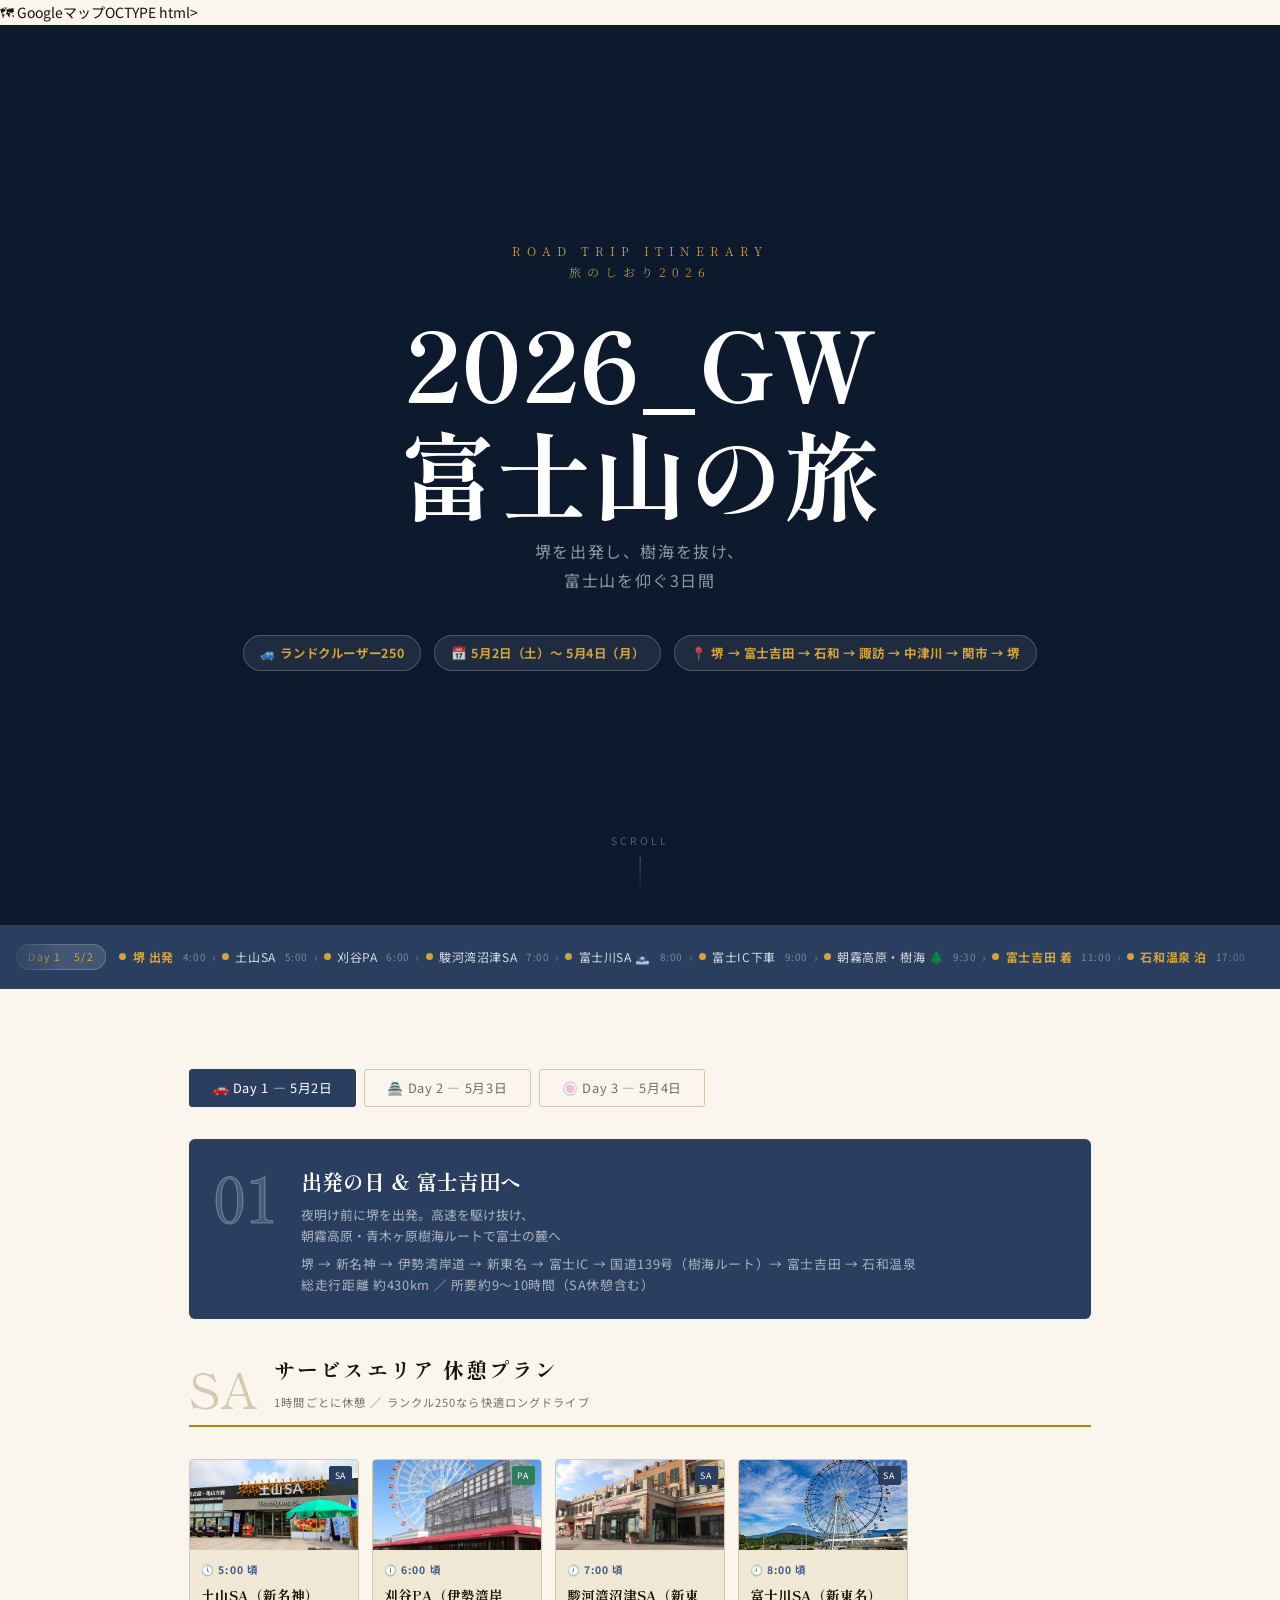
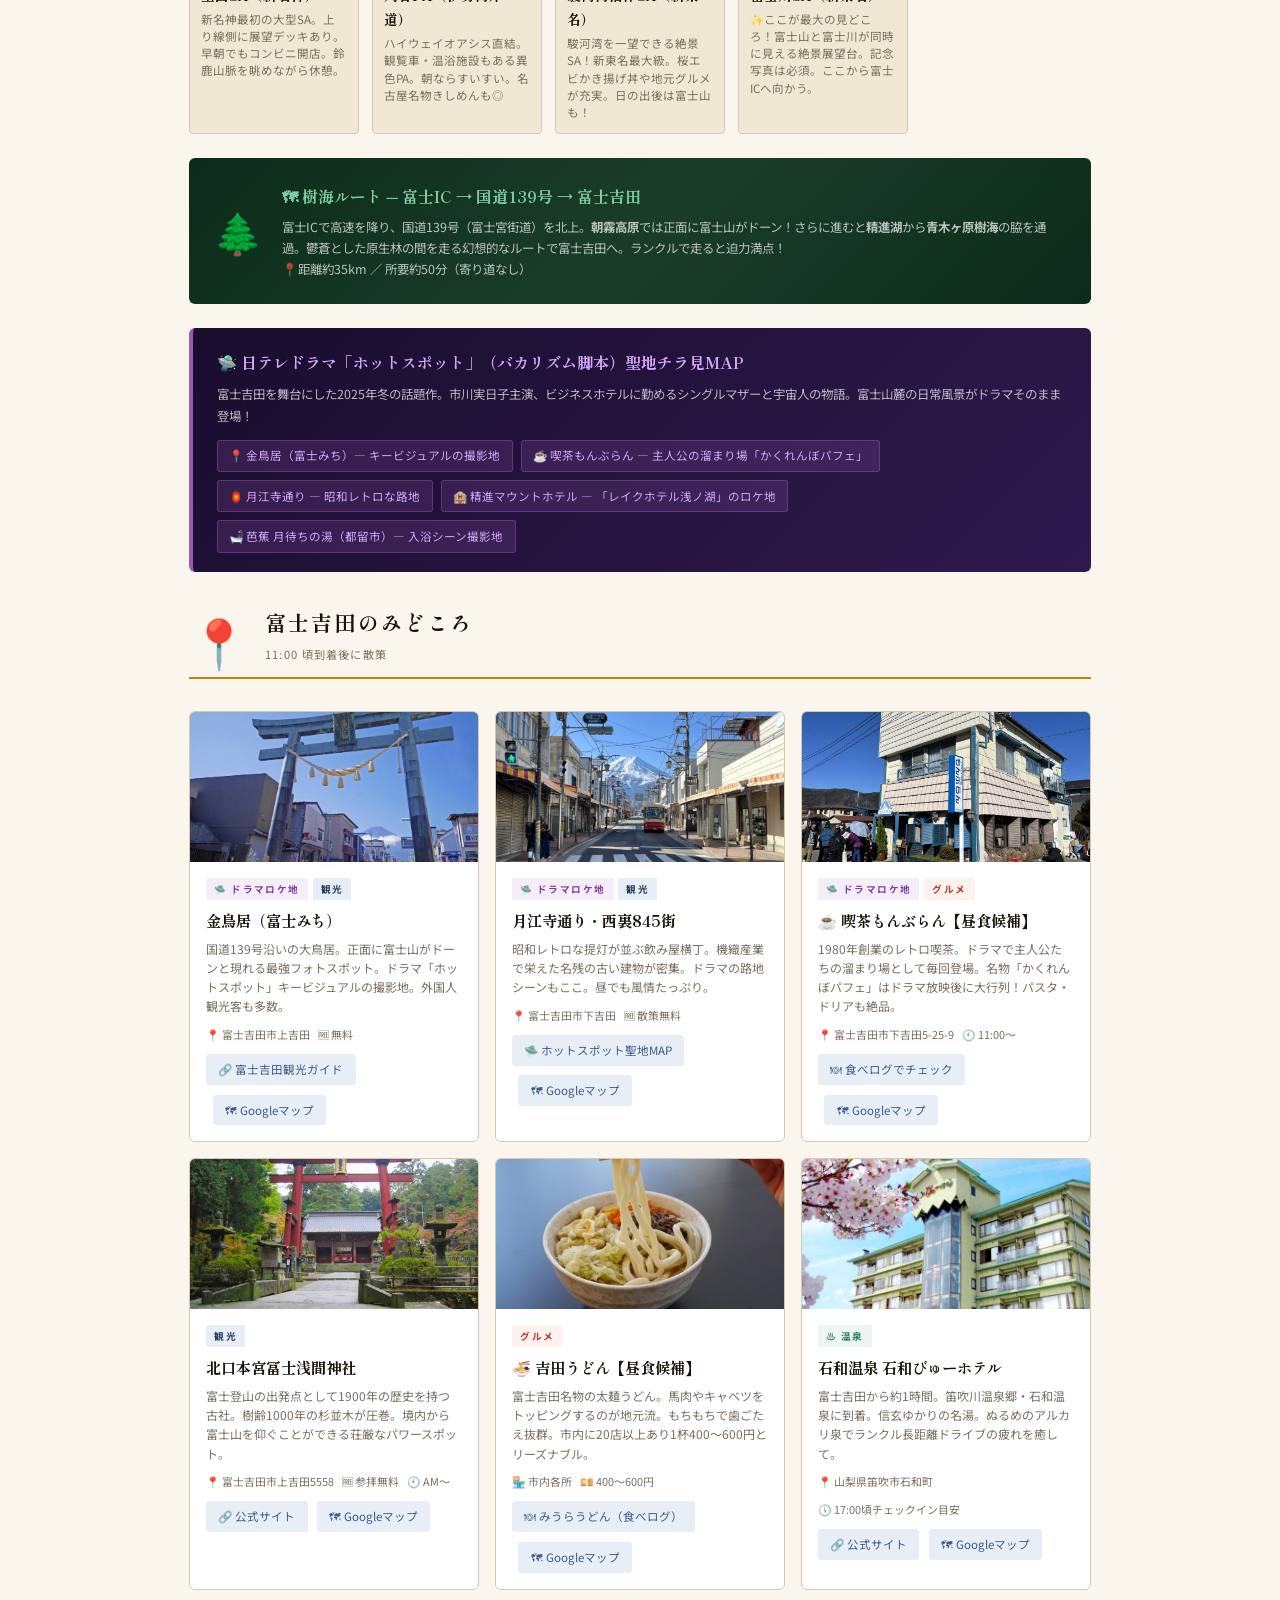
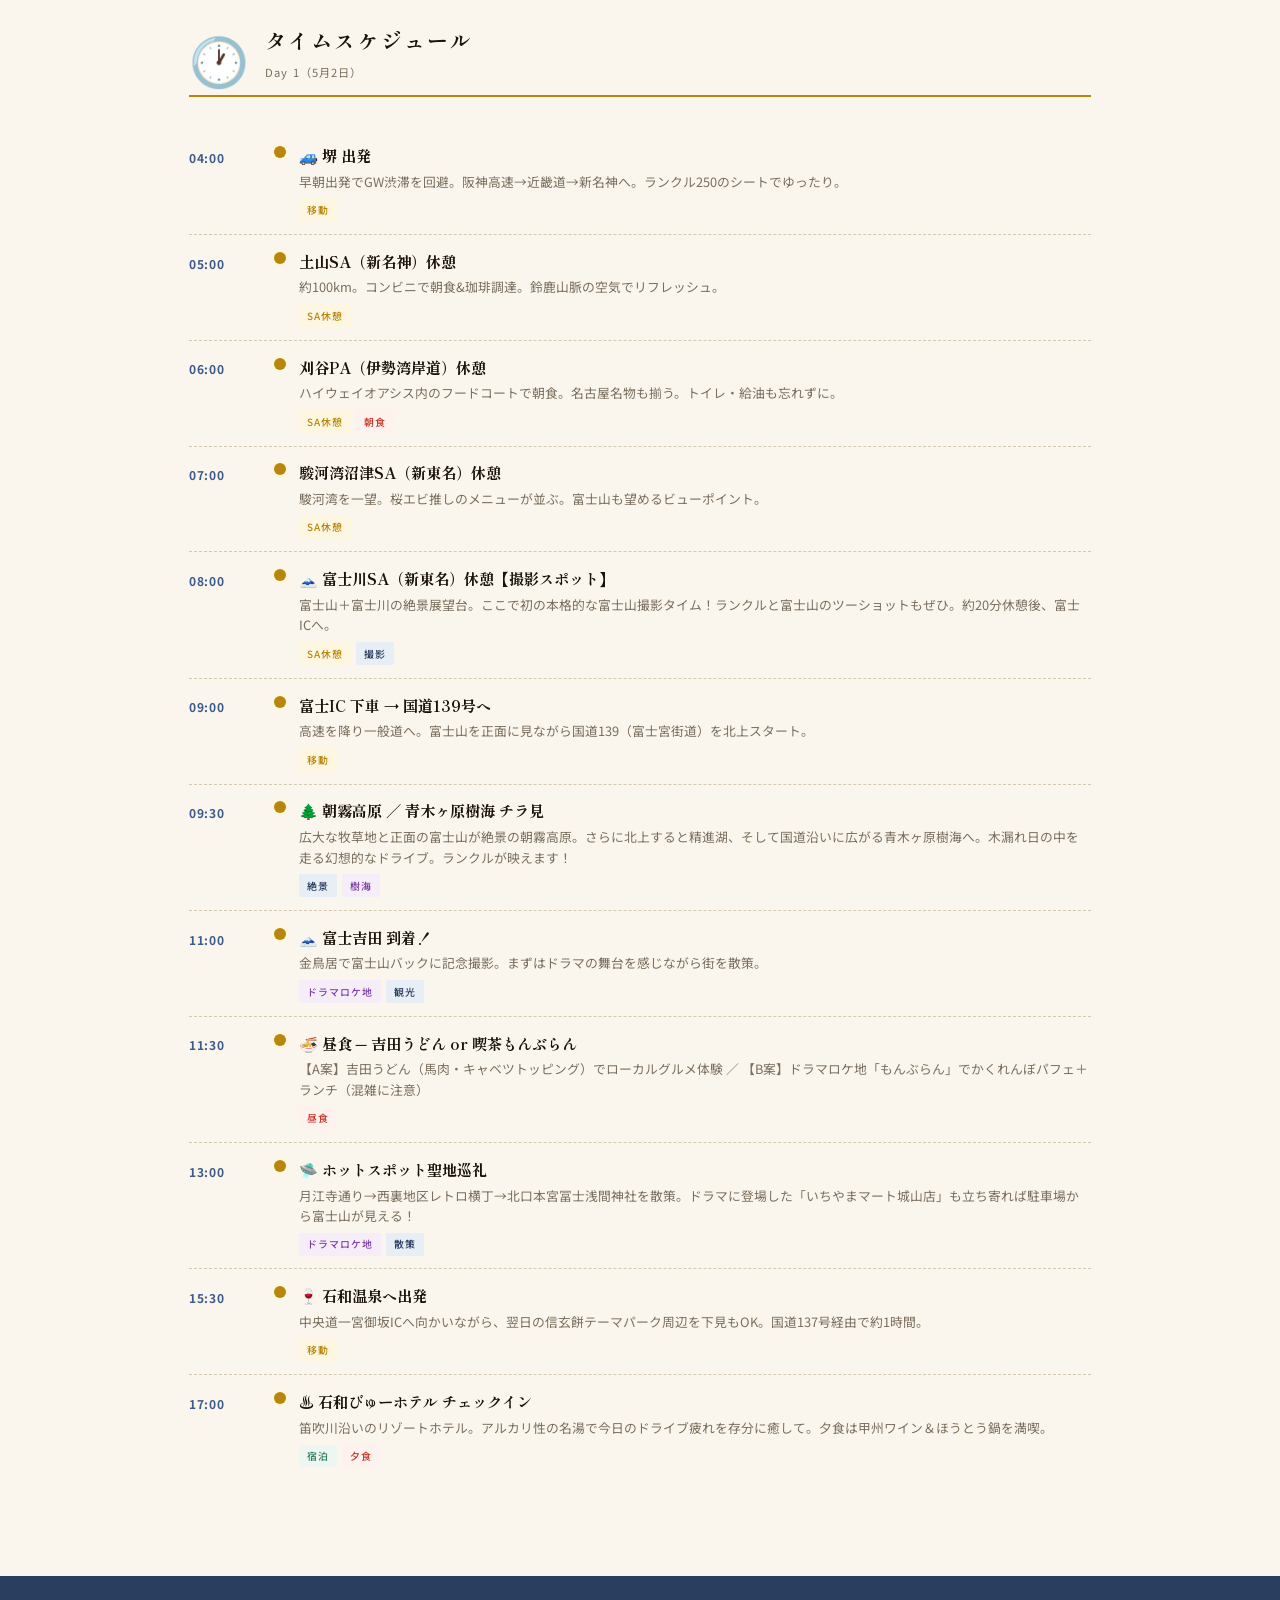
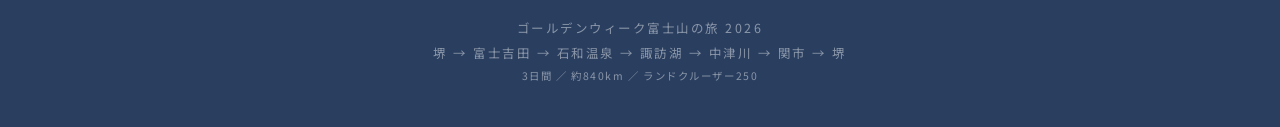
==== commit 4eab015a: "Update index.html" ====
--- a/index.html
+++ b/index.html
@@ -1,4 +1,5 @@
-<!DOCTYPE html>
+<!D
+        <a class="spot-link" href="https://www.google.com/maps/search/?api=1&query=せきてらす+関市平和通3丁目" target="_blank" style="margin-left:.4rem">🗺 Googleマップ</a>OCTYPE html>
 <html lang="ja">
 <head>
 <meta charset="UTF-8">
@@ -188,6 +189,7 @@
         <h4>金鳥居（富士みち）</h4>
         <p>国道139号沿いの大鳥居。正面に富士山がドーンと現れる最強フォトスポット。ドラマ「ホットスポット」キービジュアルの撮影地。外国人観光客も多数。</p>
         <div class="spot-meta"><span>📍 富士吉田市上吉田</span><span>🆓 無料</span></div><a class="spot-link" href="https://fujiyoshida.net/spot/24" target="_blank">🔗 富士吉田観光ガイド</a>
+        <a class="spot-link" href="https://www.google.com/maps/search/?api=1&query=金鳥居+富士吉田市上吉田" target="_blank" style="margin-left:.4rem">🗺 Googleマップ</a>
       </div>
     </div>
     <div class="spot-card">
@@ -197,6 +199,7 @@
         <h4>月江寺通り・西裏845街</h4>
         <p>昭和レトロな提灯が並ぶ飲み屋横丁。機織産業で栄えた名残の古い建物が密集。ドラマの路地シーンもここ。昼でも風情たっぷり。</p>
         <div class="spot-meta"><span>📍 富士吉田市下吉田</span><span>🆓 散策無料</span></div><a class="spot-link" href="https://fujiyoshida.net/feature/hotspot/hotspot" target="_blank">🛸 ホットスポット聖地MAP</a>
+        <a class="spot-link" href="https://www.google.com/maps/search/?api=1&query=月江寺通り+富士吉田市下吉田" target="_blank" style="margin-left:.4rem">🗺 Googleマップ</a>
       </div>
     </div>
     <div class="spot-card">
@@ -206,6 +209,7 @@
         <h4>☕ 喫茶もんぶらん【昼食候補】</h4>
         <p>1980年創業のレトロ喫茶。ドラマで主人公たちの溜まり場として毎回登場。名物「かくれんぼパフェ」はドラマ放映後に大行列！パスタ・ドリアも絶品。</p>
         <div class="spot-meta"><span>📍 富士吉田市下吉田5-25-9</span><span>🕙 11:00〜</span></div><a class="spot-link" href="https://tabelog.com/yamanashi/A1903/A190302/19007897/" target="_blank">🍽 食べログでチェック</a>
+        <a class="spot-link" href="https://www.google.com/maps/search/?api=1&query=喫茶もんぶらん+富士吉田" target="_blank" style="margin-left:.4rem">🗺 Googleマップ</a>
       </div>
     </div>
     <div class="spot-card">
@@ -215,6 +219,7 @@
         <h4>北口本宮冨士浅間神社</h4>
         <p>富士登山の出発点として1900年の歴史を持つ古社。樹齢1000年の杉並木が圧巻。境内から富士山を仰ぐことができる荘厳なパワースポット。</p>
         <div class="spot-meta"><span>📍 富士吉田市上吉田5558</span><span>🆓 参拝無料</span><span>🕙 AM〜</span></div><a class="spot-link" href="https://sengenjinja.jp/" target="_blank">🔗 公式サイト</a>
+        <a class="spot-link" href="https://www.google.com/maps/search/?api=1&query=北口本宮冨士浅間神社+富士吉田" target="_blank" style="margin-left:.4rem">🗺 Googleマップ</a>
       </div>
     </div>
     <div class="spot-card">
@@ -224,6 +229,7 @@
         <h4>🍜 吉田うどん【昼食候補】</h4>
         <p>富士吉田名物の太麺うどん。馬肉やキャベツをトッピングするのが地元流。もちもちで歯ごたえ抜群。市内に20店以上あり1杯400〜600円とリーズナブル。</p>
         <div class="spot-meta"><span>🏪 市内各所</span><span>💴 400〜600円</span></div><a class="spot-link" href="https://tabelog.com/yamanashi/A1903/A190301/19000359/" target="_blank">🍽 みうらうどん（食べログ）</a>
+        <a class="spot-link" href="https://www.google.com/maps/search/?api=1&query=みうらうどん+富士吉田市" target="_blank" style="margin-left:.4rem">🗺 Googleマップ</a>
       </div>
     </div>
     <div class="spot-card">
@@ -233,6 +239,7 @@
         <h4>石和温泉 石和びゅーホテル</h4>
         <p>富士吉田から約1時間。笛吹川温泉郷・石和温泉に到着。信玄ゆかりの名湯。ぬるめのアルカリ泉でランクル長距離ドライブの疲れを癒して。</p>
         <div class="spot-meta"><span>📍 山梨県笛吹市石和町</span><span>🕔 17:00頃チェックイン目安</span></div><a class="spot-link" href="https://i-view.jp/" target="_blank">🔗 公式サイト</a>
+        <a class="spot-link" href="https://www.google.com/maps/search/?api=1&query=石和びゅーホテル+笛吹市石和町" target="_blank" style="margin-left:.4rem">🗺 Googleマップ</a>
       </div>
     </div>
   </div>
@@ -279,6 +286,7 @@
         <h4>桔梗信玄餅工場テーマパーク【午前】</h4>
         <p>山梨の銘菓「桔梗信玄餅」の製造工場を無料見学。1日12万個をスタッフが6秒で手包みする職人技は必見！<br><strong style="color:#c0392b">⚠️ 詰め放題の整理券は早朝6〜8時に配布終了します。ホテルを早めに出発して！</strong><br>詰め放題220円でお菓子を袋に詰め放題。信玄ソフト（きな粉＋黒蜜）も絶品。</p>
         <div class="spot-meta"><span>📍 笛吹市一宮町坪井1928</span><span>🕙 工場見学9:00〜16:00</span><span>🆓 入場無料</span><span>🚗 中央道一宮御坂ICから5分</span></div><a class="spot-link" href="https://themepark.kikyouya.co.jp/" target="_blank">🔗 公式サイト</a>
+        <a class="spot-link" href="https://www.google.com/maps/search/?api=1&query=桔梗信玄餅テーマパーク+笛吹市一宮町坪井" target="_blank" style="margin-left:.4rem">🗺 Googleマップ</a>
       </div>
     </div>
     <div class="spot-card">
@@ -288,15 +296,30 @@
         <h4>諏訪湖 ＆ 諏訪大社（上社・下社）</h4>
         <p>日本最古の神社のひとつ・諏訪大社と、信州随一の景勝地・諏訪湖を観光。諏訪湖SAからは湖と山並みの絶景パノラマが楽しめる。片倉館の千人風呂（日帰り温泉）も人気。</p>
         <div class="spot-meta"><span>📍 長野県諏訪市・諏訪郡</span><span>💴 諏訪大社参拝無料</span></div><a class="spot-link" href="https://suwataisha.or.jp/" target="_blank">🔗 諏訪大社公式</a>
-      </div>
-    </div>
-    <div class="spot-card">
-      <img class="spot-img" src="soba.jpg" alt="信州そば">
-      <div class="spot-body">
-        <span class="spot-badge badge-food">グルメ</span>
-        <h4>🍜 諏訪湖ランチ（信州そば or 鯉料理）</h4>
-        <p>諏訪湖周辺は信州そばの名店が多数。内陸の長野ならでは「鯉のあらい」「馬刺し」も試してみて。諏訪湖SAのフードコートでも信州そばが食べられる。</p>
-        <div class="spot-meta"><span>📍 諏訪湖畔・市内</span><span>💴 1,000〜2,000円</span></div>
+        <a class="spot-link" href="https://www.google.com/maps/search/?api=1&query=諏訪大社+諏訪市" target="_blank" style="margin-left:.4rem">🗺 Googleマップ</a>
+      </div>
+    </div>
+    <div class="spot-card">
+      <img class="spot-img" src="https://upload.wikimedia.org/wikipedia/commons/thumb/d/d4/Shinshu_soba.jpg/600px-Shinshu_soba.jpg" alt="そばごころ小坂">
+      <div class="spot-body">
+        <span class="spot-badge badge-food">グルメ</span><span class="spot-badge badge-sight" style="margin-left:.3rem">昼食候補①</span>
+        <h4>🍜 そばごころ 小坂（★3.55）</h4>
+        <p>諏訪そばランキング1位の手打ち蕎麦店。八ヶ岳そば・田舎そば・十割そばの3種から選べる。天ぷらと合鴨ロースト、地酒「真澄」も絶品。上諏訪駅から徒歩3分。<br><strong style="color:#c0392b">⚠️ 予約不可・人気店のため早めに到着を</strong></p>
+        <div class="spot-meta"><span>📍 諏訪市大手2-1-8</span><span>🕙 11:30〜14:30</span><span>💴 ¥1,000〜1,999</span><span>🚫 定休：木曜</span></div>
+        <a class="spot-link" href="https://tabelog.com/nagano/A2004/A200404/20002092/" target="_blank">🍽 食べログ（★3.55）</a>
+        <a class="spot-link" href="https://www.google.com/maps/search/?api=1&query=そばごころ小坂+諏訪市大手2-1-8" target="_blank" style="margin-left:.4rem">🗺 Googleマップ</a>
+      </div>
+    </div>
+    <div class="spot-card">
+      <img class="spot-img" src="https://upload.wikimedia.org/wikipedia/commons/thumb/2/22/Suwa_lake_from_kataokayama.jpg/600px-Suwa_lake_from_kataokayama.jpg" alt="登美本店">
+      <div class="spot-body">
+        <span class="spot-badge badge-food">グルメ</span><span class="spot-badge badge-sight" style="margin-left:.3rem">昼食候補②</span>
+        <h4>🍜 登美 本店（とみ）（★3.36）</h4>
+        <p>諏訪湖を一望できる高台の絶景蕎麦店。窓際席からの眺めが圧巻。天おろし蕎麦・天せいろが人気。ランクルで行ける駐車場完備。予約可なのでGWは事前に電話を。<br>📞 0266-53-2318</p>
+        <div class="spot-meta"><span>📍 諏訪市大字上諏訪立石町10318-1</span><span>🕙 11:00〜14:30</span><span>💴 ¥1,000〜2,999</span><span>🚫 定休：木曜</span></div>
+        <a class="spot-link" href="https://tabelog.com/nagano/A2004/A200404/20000126/" target="_blank">🍽 食べログ（★3.36）</a>
+        <a class="spot-link" href="https://www.google.com/maps/search/?api=1&query=登美本店+諏訪市立石町10318-1" target="_blank" style="margin-left:.4rem">🗺 Googleマップ</a>
+        <a class="spot-link" href="http://www.tamatebako.ne.jp/tomi/" target="_blank" style="margin-left:.4rem">🔗 公式サイト</a>
       </div>
     </div>
     <div class="spot-card">
@@ -315,6 +338,7 @@
         <h4>中津川 ─ 馬籠宿（中山道）</h4>
         <p>中山道の宿場町として石畳の坂道が続く馬籠宿。島崎藤村の出身地でもあり文学の里。五平餅・栗きんとんの老舗が軒を連ねる。ランクルで宿場町の雰囲気を楽しんで。</p>
         <div class="spot-meta"><span>📍 中津川市馬籠</span><span>🆓 散策無料</span><span>🕐 中津川ICから20分</span></div><a class="spot-link" href="https://www.kiso-magome.com/" target="_blank">🔗 馬籠宿公式</a>
+        <a class="spot-link" href="https://www.google.com/maps/search/?api=1&query=馬籠宿+中津川市" target="_blank" style="margin-left:.4rem">🗺 Googleマップ</a>
       </div>
     </div>
     <div class="spot-card">
@@ -324,6 +348,7 @@
         <h4>中津川名物 栗きんとん</h4>
         <p>中津川は「栗きんとん発祥の地」。川上屋・すや・竹内製菓など名店が集結。5月は旬前ですが販売あり。ランクルのトランクに詰め込んで帰路に持ち帰ろう。</p>
         <div class="spot-meta"><span>🏪 市内老舗各店</span><span>💴 1,620円〜（1箱6個入り）</span></div><a class="spot-link" href="https://www.kawakami-ya.com/" target="_blank">🔗 川上屋公式</a>
+        <a class="spot-link" href="https://www.google.com/maps/search/?api=1&query=川上屋+中津川市" target="_blank" style="margin-left:.4rem">🗺 Googleマップ</a>
       </div>
     </div>
   </div>
@@ -337,7 +362,7 @@
     <li class="sch-item"><span class="sch-time">08:00</span><span class="sch-dot"></span><div class="sch-body"><h4>🏃 桔梗信玄餅テーマパーク 到着・整理券GET！</h4><p>詰め放題の整理券配布状況を確認。整理券が残っていればラッキー！工場見学は予約不要・無料。</p><div class="sch-tags"><span class="tag t-sight">工場見学</span><span class="tag t-food">詰め放題</span></div></div></li>
     <li class="sch-item"><span class="sch-time">09:00</span><span class="sch-dot"></span><div class="sch-body"><h4>🍡 信玄餅テーマパーク 満喫タイム</h4><p>工場見学→信玄ソフト→詰め放題（整理券あれば）→お土産購入。お土産に信玄生プリン（2015年グランプリ）を忘れずに。約2時間。</p><div class="sch-tags"><span class="tag t-sight">工場見学</span><span class="tag t-food">スイーツ</span></div></div></li>
     <li class="sch-item"><span class="sch-time">11:00</span><span class="sch-dot"></span><div class="sch-body"><h4>🚙 中央道で諏訪湖方面へ</h4><p>一宮御坂IC → 中央道 → 諏訪IC。約1時間のドライブ。</p><div class="sch-tags"><span class="tag t-move">移動</span></div></div></li>
-    <li class="sch-item"><span class="sch-time">12:00</span><span class="sch-dot"></span><div class="sch-body"><h4>🍜 諏訪 昼食（信州そば）</h4><p>諏訪IC周辺の信州そば名店へ。または諏訪湖SAのフードコートで手軽に信州そばを。</p><div class="sch-tags"><span class="tag t-food">昼食</span></div></div></li>
+    <li class="sch-item"><span class="sch-time">12:00</span><span class="sch-dot"></span><div class="sch-body"><h4>🍜 諏訪 昼食（信州そば）</h4><p>【A案】そばごころ 小坂（★3.55・諏訪そば1位）駅徒歩3分・予約不可のため開店前に並ぶのがベスト ／ 【B案】登美 本店（★3.36）諏訪湖が一望できる絶景の蕎麦店・予約可（0266-53-2318）</p><div class="sch-tags"><span class="tag t-food">昼食</span></div></div></li>
     <li class="sch-item"><span class="sch-time">13:30</span><span class="sch-dot"></span><div class="sch-body"><h4>⛩ 諏訪大社 参拝 ＆ 諏訪湖散策</h4><p>全国に約25,000社ある諏訪神社の総本社。神楽殿の大しめ縄が圧巻。諏訪湖畔を散歩してリフレッシュ。</p><div class="sch-tags"><span class="tag t-sight">観光</span></div></div></li>
     <li class="sch-item"><span class="sch-time">15:30</span><span class="sch-dot"></span><div class="sch-body"><h4>🚙 中央道で中津川へ（恵那峡SAに立ち寄り）</h4><p>諏訪IC → 恵那峡SA（絶景展望台）→ 中津川IC。約1.5時間。</p><div class="sch-tags"><span class="tag t-move">移動</span><span class="tag t-sight">恵那峡SA</span></div></div></li>
     <li class="sch-item"><span class="sch-time">17:00</span><span class="sch-dot"></span><div class="sch-body"><h4>🏯 中津川 馬籠宿 散策（夕暮れ前）</h4><p>石畳の坂道をランクルで近くまで行き、夕暮れの馬籠宿を散策。栗きんとんの老舗でお土産購入。</p><div class="sch-tags"><span class="tag t-sight">観光</span><span class="tag t-food">お土産</span></div></div></li>
@@ -366,10 +391,7 @@
         <h4>🍥 関ウナギ【メインイベント】</h4>
         <p>鎌倉時代の刀鍛冶がスタミナ源として愛食したのが「関のうなぎ」の起源。長良川の清流に育まれたウナギは身がふっくら。現在も市内に10数店が名店を構える。<br><strong>⚠️ 人気店は売り切れ閉店もあり。11時の開店に合わせて到着を！</strong></p>
         <div class="spot-meta"><span>📍 岐阜県関市</span></div>
-      </div>
-    </div>
-    <div class="spot-card">
-      <img class="spot-img" src="tujiya.jpg" alt="辻屋 うな丼">
+        <a class="spot-link" href="https://www.google.com/maps/search/?api=1&query=関市+うなぎ" target="_blank">🗺 Googleマップで探す</a>
       <div class="spot-body">
         <span class="spot-badge badge-food">グルメ</span>
         <h4>🍥 名代 辻屋（ミシュラン掲載）</h4>
@@ -384,6 +406,7 @@
         <h4>🍥 孫六（80年以上の老舗）</h4>
         <p>創業80年超、せきてらす（岐阜関刃物会館）前に暖簾を掲げる名店。ランチのみ営業。生のうなぎを炭火で一気に焼き上げ秘伝タレを二度漬け。こってり系。<br>📍 関市（長良川鉄道「せきてらす前駅」徒歩1分）</p>
         <div class="spot-meta"><span>💴 ¥2,000〜3,500</span><span>🕙 11:00〜（ランチのみ）</span></div><a class="spot-link" href="https://tabelog.com/gifu/A2102/A210204/21000061/" target="_blank">🍽 食べログ（★3.51）</a>
+        <a class="spot-link" href="https://www.google.com/maps/search/?api=1&query=孫六+関市" target="_blank" style="margin-left:.4rem">🗺 Googleマップ</a>
       </div>
     </div>
     <div class="spot-card">
@@ -393,6 +416,7 @@
         <h4>🍥 しげ吉（食べログ百名店）</h4>
         <p>食べログうなぎ百名店2024選出。関市山王通の一角にある人気店。ふわっとした柔らかい身と香ばしいタレが特徴。ふるさと納税返礼品にもなっている超名店。<br>📍 岐阜県関市山王通1-3-29</p>
         <div class="spot-meta"><span>💴 ¥3,000〜5,000</span><span>🕙 開店早めに</span><span>⚠️ 定休:火・水</span></div><a class="spot-link" href="https://tabelog.com/gifu/A2102/A210204/21000054/" target="_blank">🍽 食べログ（★3.86・百名店）</a>
+        <a class="spot-link" href="https://www.google.com/maps/search/?api=1&query=しげ吉+関市" target="_blank" style="margin-left:.4rem">🗺 Googleマップ</a>
       </div>
     </div>
     <div class="spot-card">
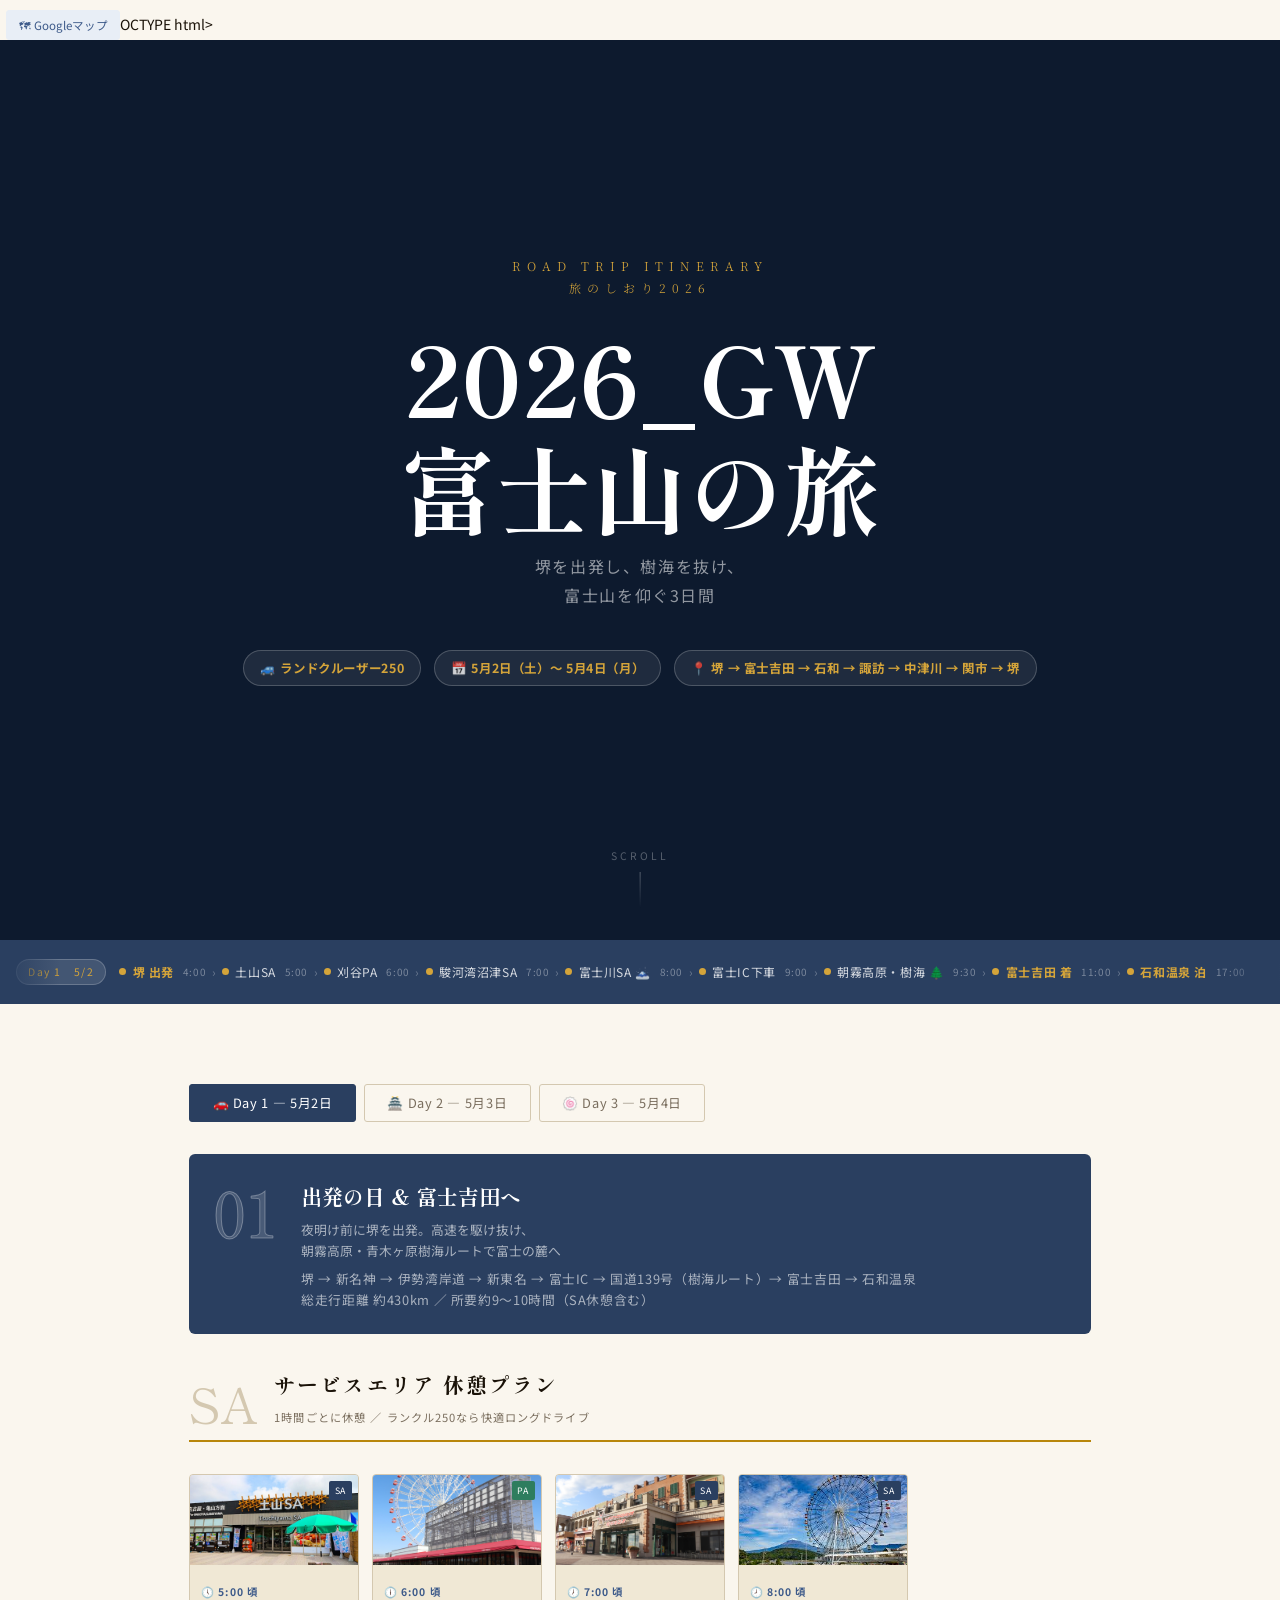
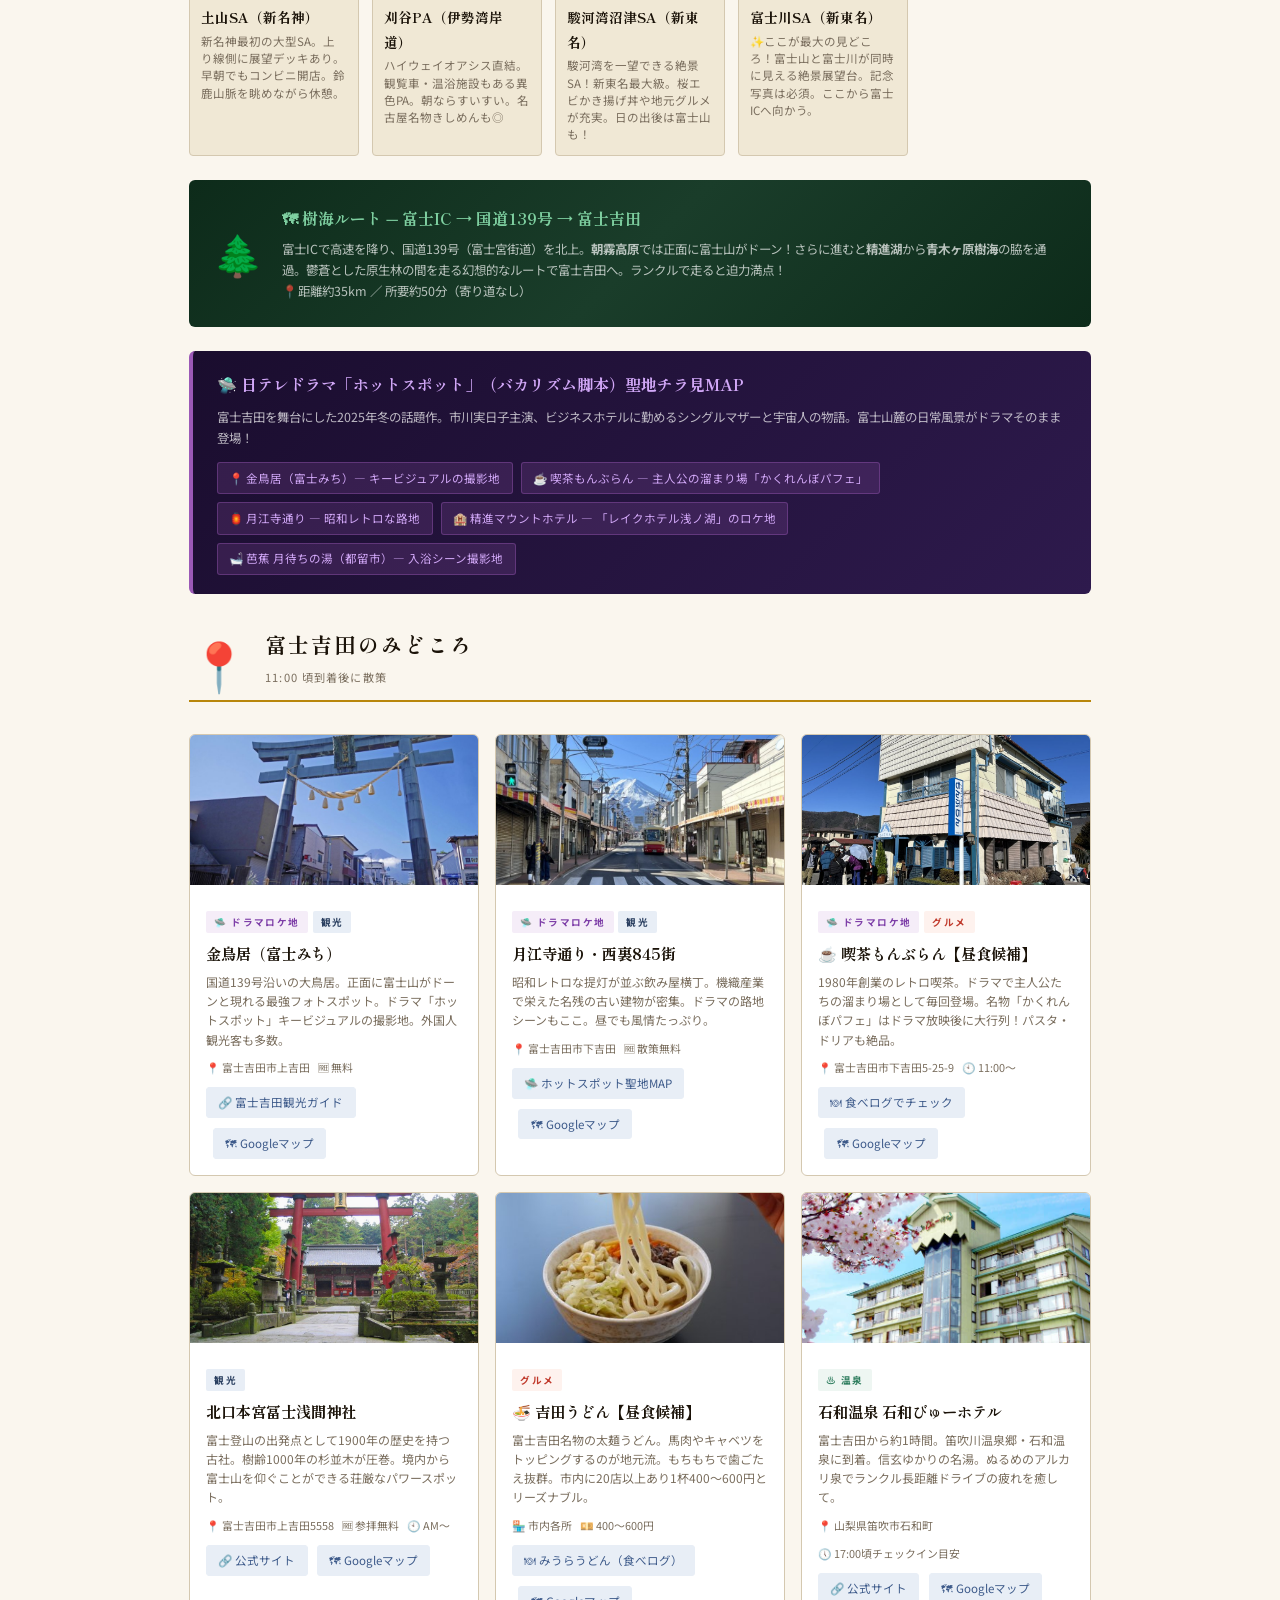
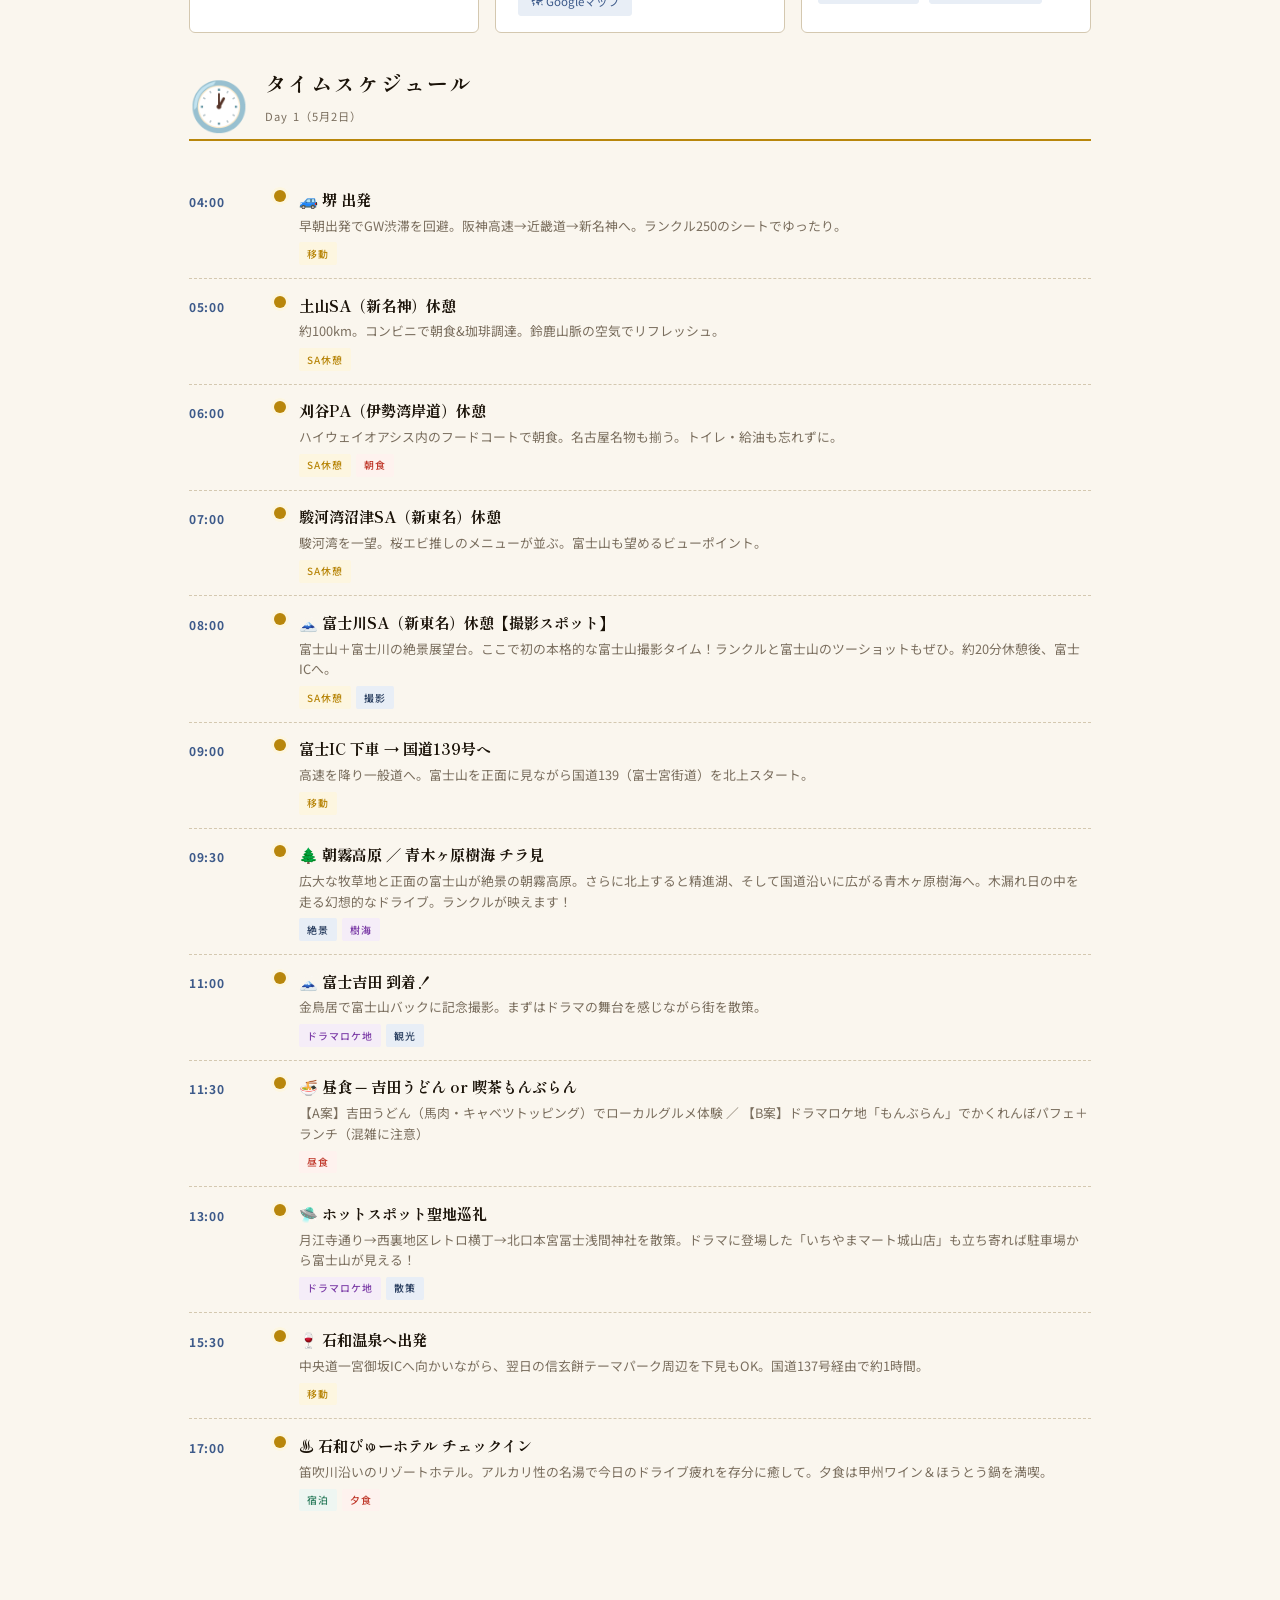
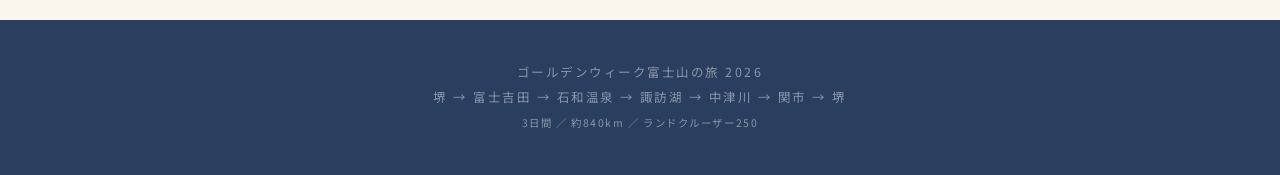
==== commit f1372567: "Update index.html" ====
--- a/index.html
+++ b/index.html
@@ -1,4 +1,4 @@
-<!D
+<!DOCTYPE html>
         <a class="spot-link" href="https://www.google.com/maps/search/?api=1&query=せきてらす+関市平和通3丁目" target="_blank" style="margin-left:.4rem">🗺 Googleマップ</a>OCTYPE html>
 <html lang="ja">
 <head>
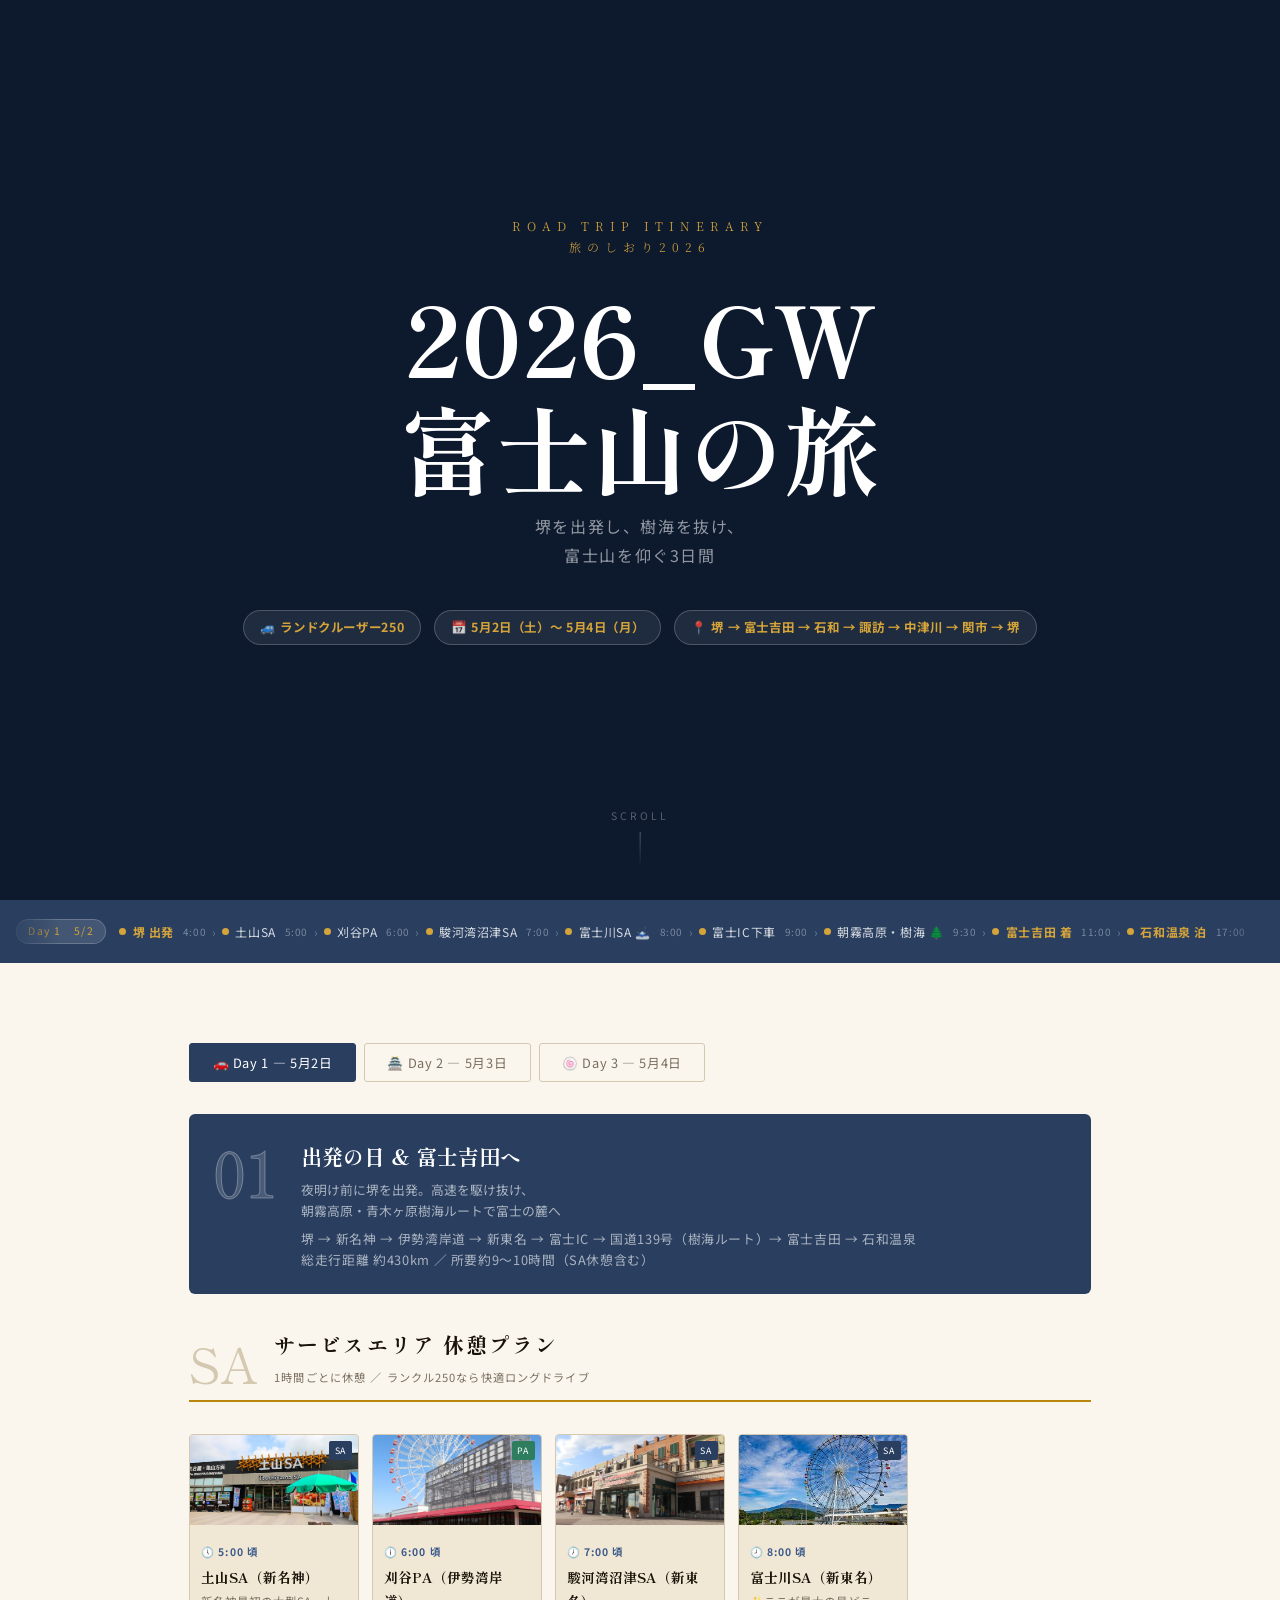
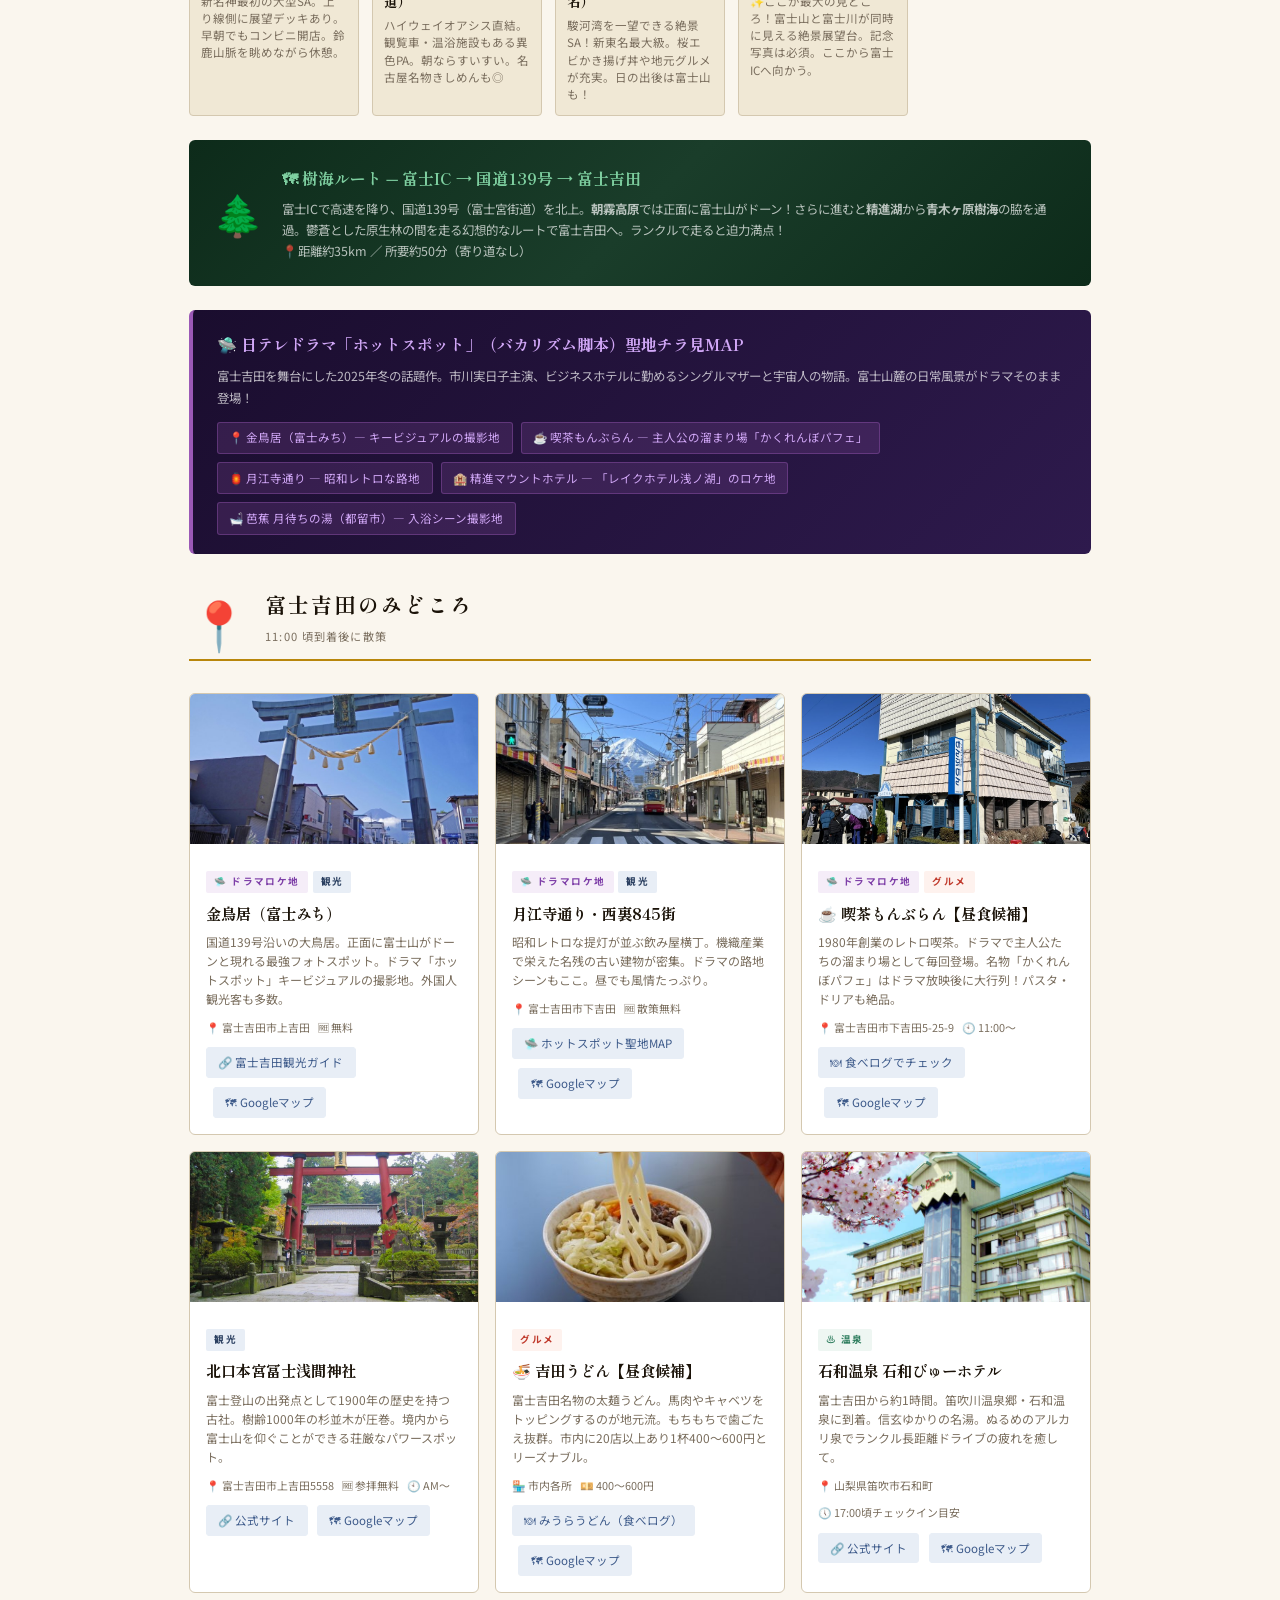
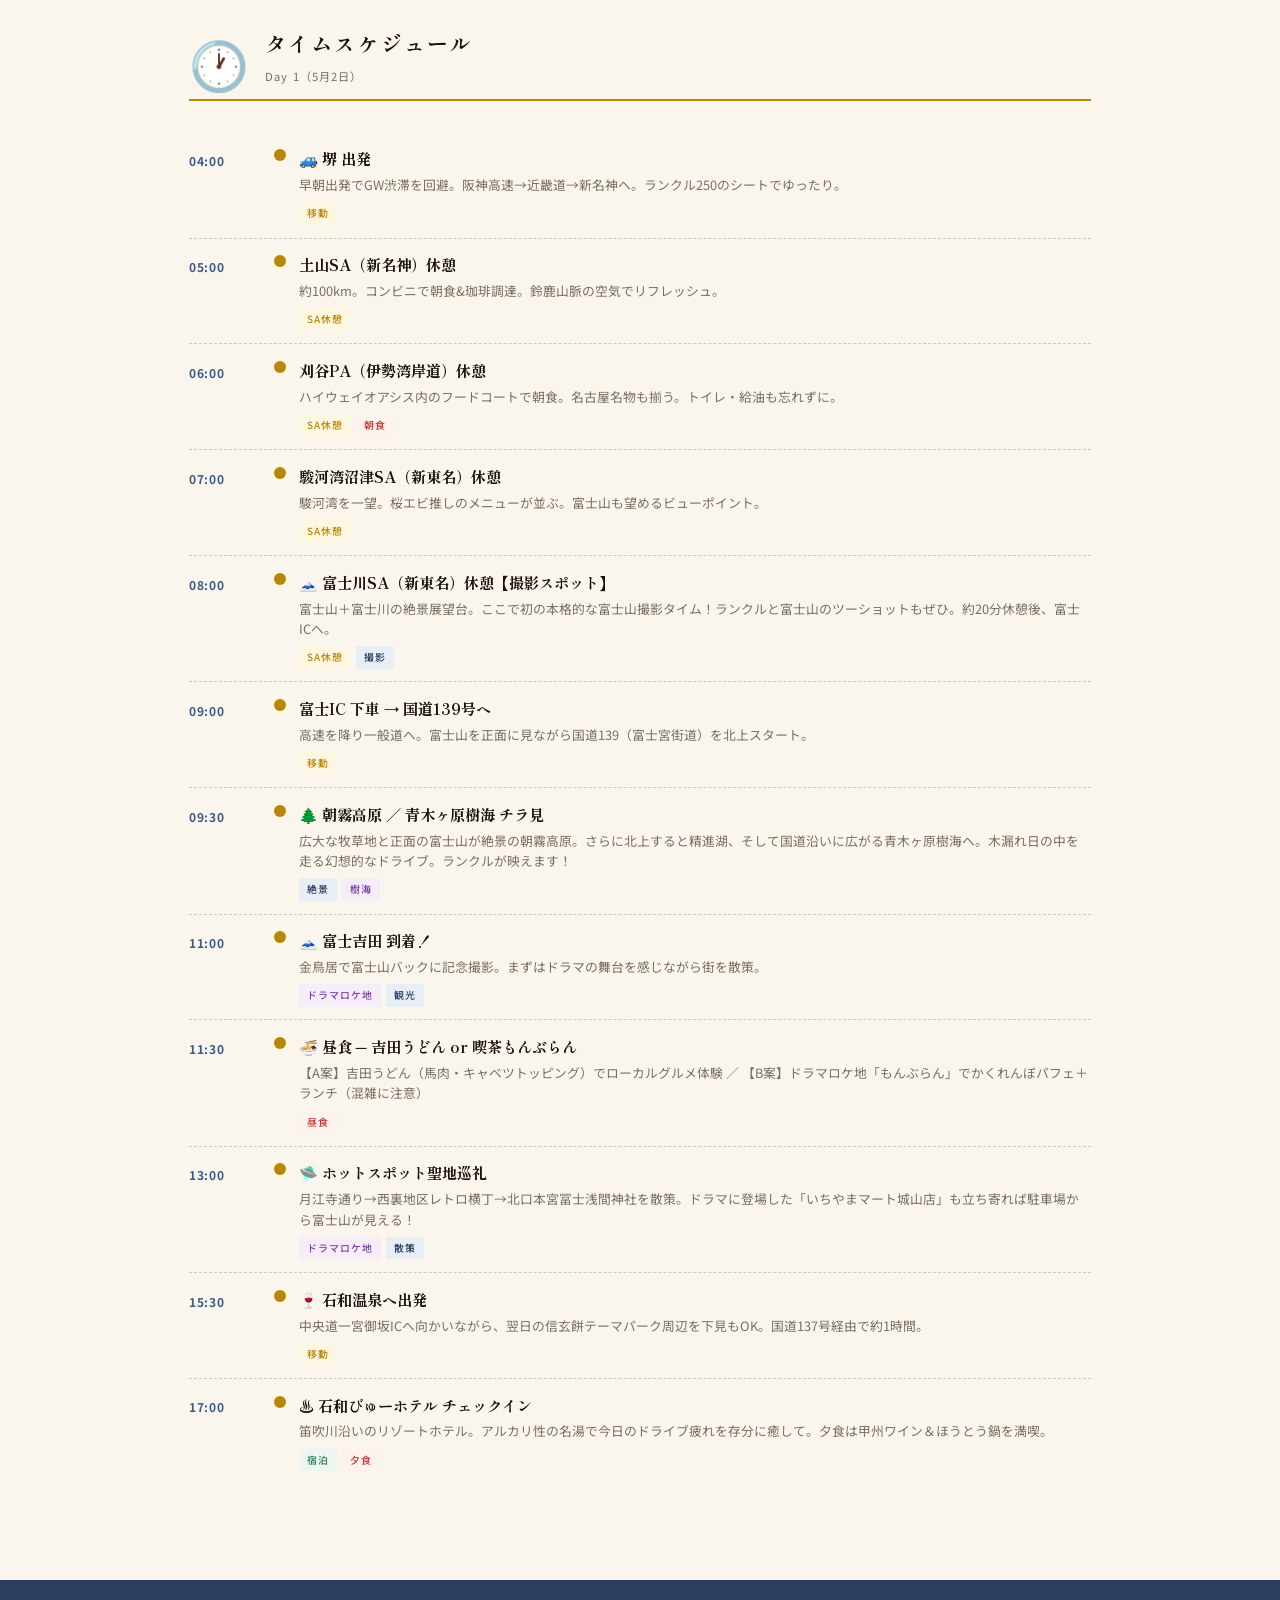
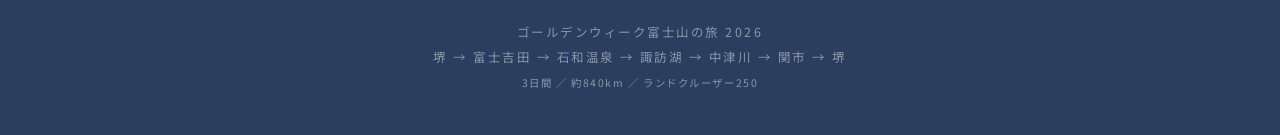
==== commit 37f9d198: "Add files via upload" ====
--- a/index.html
+++ b/index.html
@@ -1,5 +1,4 @@
 <!DOCTYPE html>
-        <a class="spot-link" href="https://www.google.com/maps/search/?api=1&query=せきてらす+関市平和通3丁目" target="_blank" style="margin-left:.4rem">🗺 Googleマップ</a>OCTYPE html>
 <html lang="ja">
 <head>
 <meta charset="UTF-8">
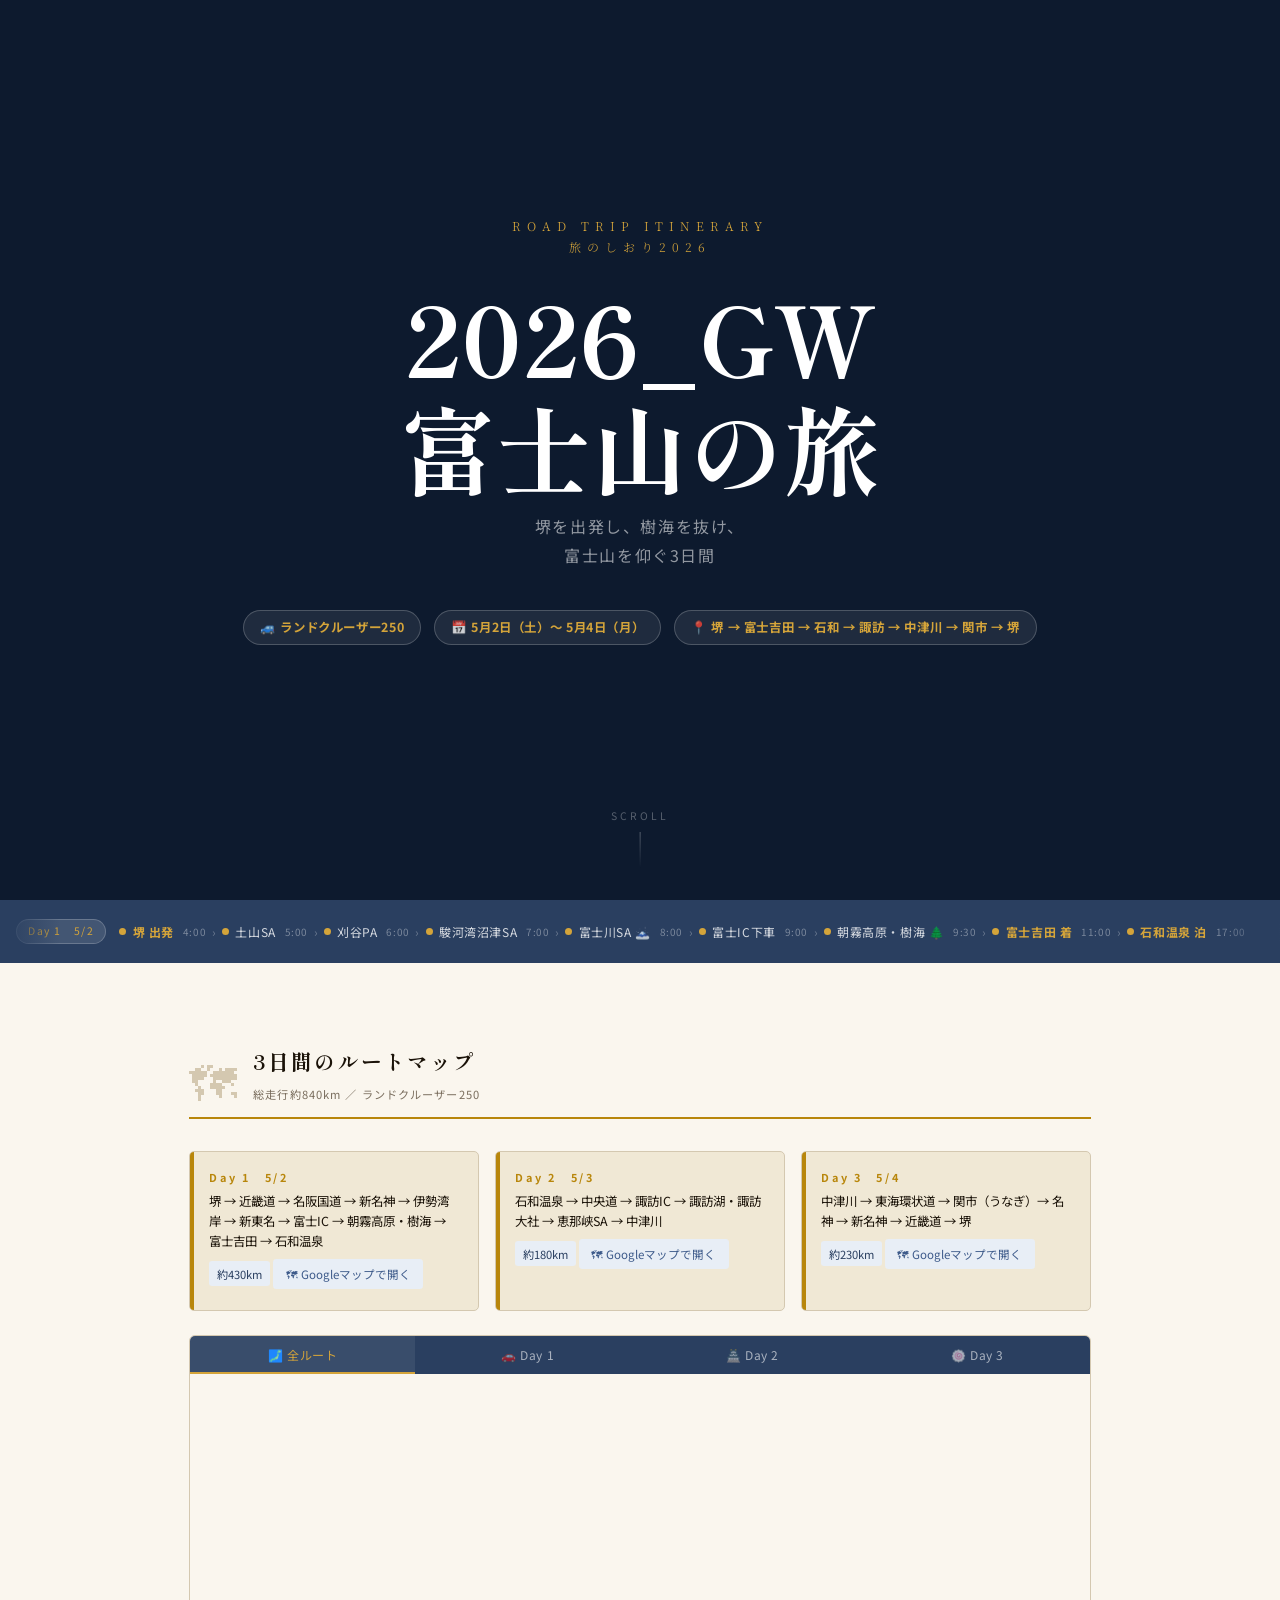
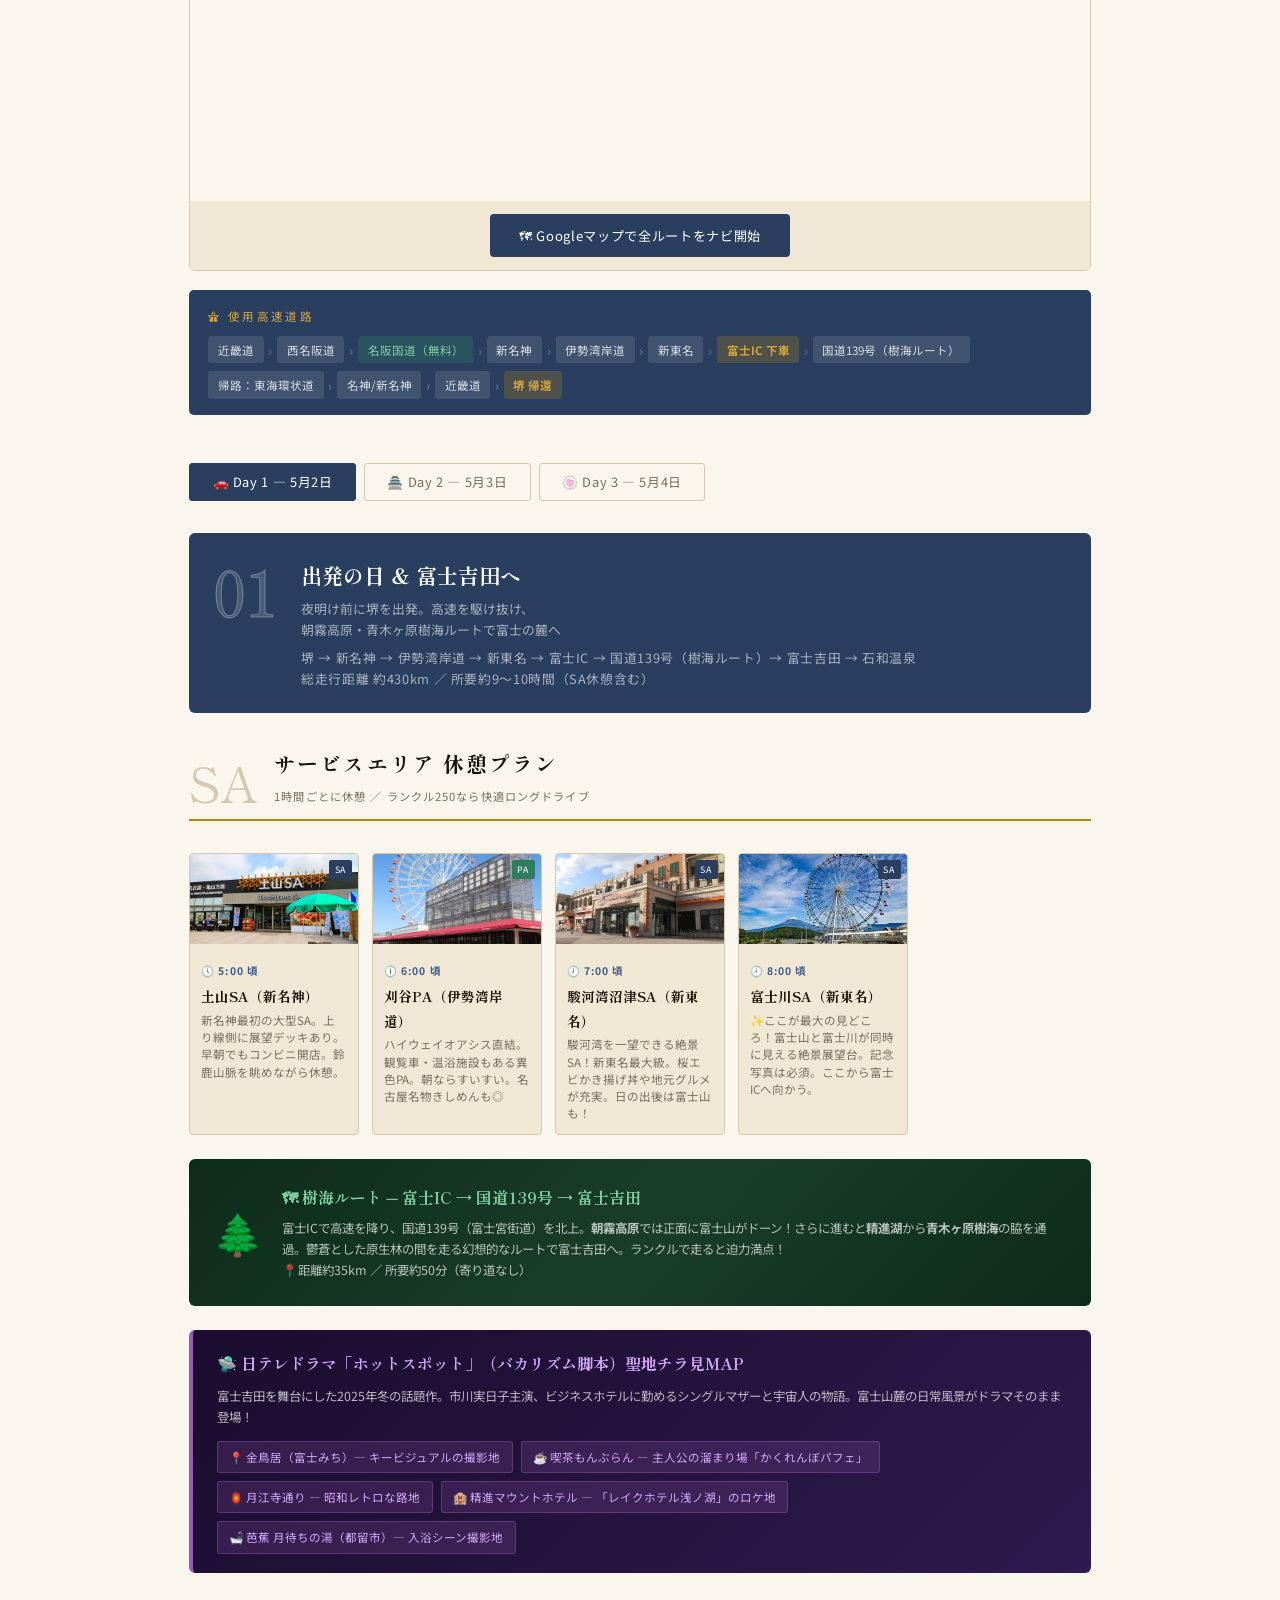
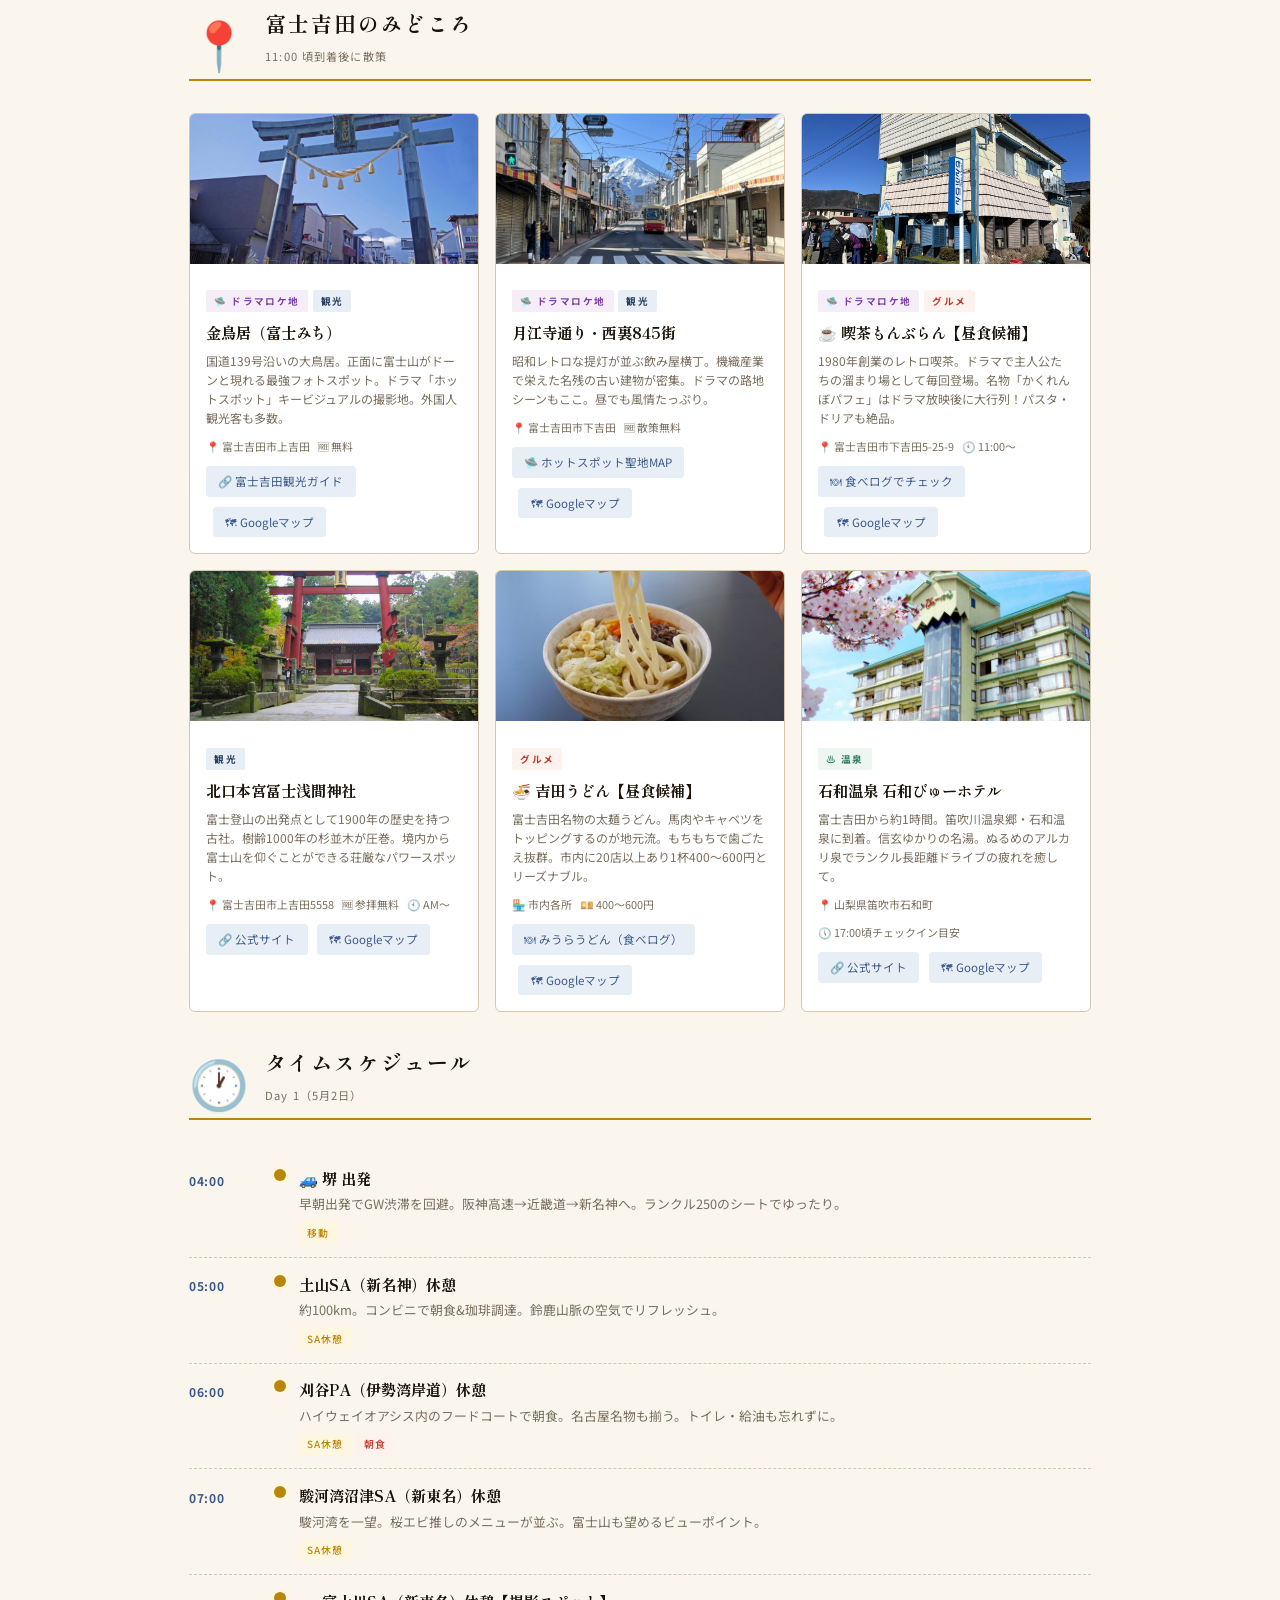
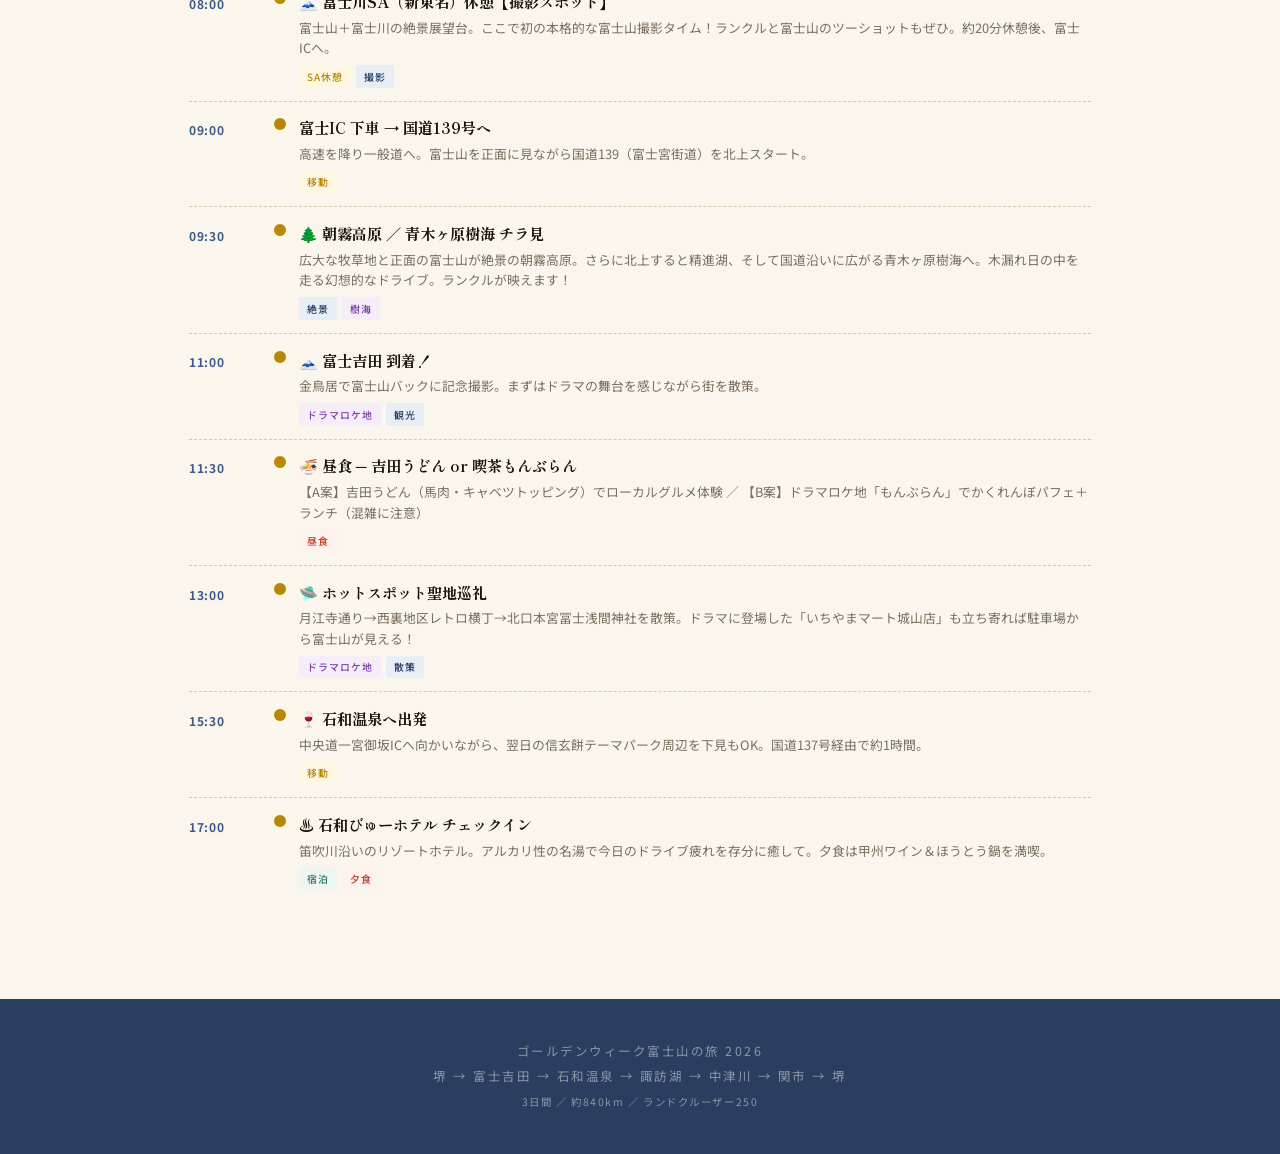
==== commit f50c5e97: "Add files via upload" ====
--- a/index.html
+++ b/index.html
@@ -90,6 +90,112 @@
 </div>
 
 <main>
+
+<!-- ═══════════════ ROUTE MAP ═══════════════ -->
+<section style="margin-bottom:3rem;padding-top:2rem">
+  <div class="sec-head">
+    <span class="sec-num">🗺</span>
+    <h2 class="sec-title">3日間のルートマップ<small>総走行約840km ／ ランドクルーザー250</small></h2>
+  </div>
+
+  <!-- ルート概要バッジ -->
+  <div class="map-route-row">
+    <div class="map-day-badge">
+      <span class="mdb-label">Day 1　5/2</span>
+      <span class="mdb-route">堺 → 近畿道 → 名阪国道 → 新名神 → 伊勢湾岸 → 新東名 → 富士IC → 朝霧高原・樹海 → 富士吉田 → 石和温泉</span>
+      <span class="mdb-km">約430km</span>
+      <a class="mdb-maplink" href="https://www.google.com/maps/dir/堺市,大阪府/天理IC,奈良県/亀山JCT,三重県/富士吉田市,山梨県/笛吹市石和,山梨県" target="_blank">🗺 Googleマップで開く</a>
+    </div>
+    <div class="map-day-badge">
+      <span class="mdb-label">Day 2　5/3</span>
+      <span class="mdb-route">石和温泉 → 中央道 → 諏訪IC → 諏訪湖・諏訪大社 → 恵那峡SA → 中津川</span>
+      <span class="mdb-km">約180km</span>
+      <a class="mdb-maplink" href="https://www.google.com/maps/dir/笛吹市石和,山梨県/諏訪市,長野県/中津川市,岐阜県" target="_blank">🗺 Googleマップで開く</a>
+    </div>
+    <div class="map-day-badge">
+      <span class="mdb-label">Day 3　5/4</span>
+      <span class="mdb-route">中津川 → 東海環状道 → 関市（うなぎ）→ 名神 → 新名神 → 近畿道 → 堺</span>
+      <span class="mdb-km">約230km</span>
+      <a class="mdb-maplink" href="https://www.google.com/maps/dir/中津川市,岐阜県/関市,岐阜県/堺市,大阪府" target="_blank">🗺 Googleマップで開く</a>
+    </div>
+  </div>
+
+  <!-- Google Maps 埋め込み（全ルート） -->
+  <div class="map-embed-wrap">
+    <div class="map-embed-tabs">
+      <button class="met-btn active" onclick="switchMap(this,'map-all')">🗾 全ルート</button>
+      <button class="met-btn" onclick="switchMap(this,'map-d1')">🚗 Day 1</button>
+      <button class="met-btn" onclick="switchMap(this,'map-d2')">🏯 Day 2</button>
+      <button class="met-btn" onclick="switchMap(this,'map-d3')">🍥 Day 3</button>
+    </div>
+
+    <div class="map-frame" id="map-all">
+      <iframe
+        width="100%" height="420" style="border:0;border-radius:0 0 6px 6px"
+        loading="lazy" allowfullscreen
+        src="https://www.google.com/maps/embed?pb=!1m64!1m12!1m3!1d3352000!2d136.8!3d35.2!2m3!1f0!2f0!3f0!3m2!1i1024!2i768!4f13.1!4m49!3e0!4m5!1s0x6000f5af95f30a4f%3A0x95f71f75db03dc7b!2z5aCx5biC!3m2!1d34.573!2d135.483!4m5!1s0x601ba0e26e36b065%3A0x8fd5513dc4d83e33!2z5a冨5Lmd5ZCJ5biC!3m2!1d35.488!2d138.808!4m5!1s0x601bae5c77b27e2f%3A0x8c8c6fcd53958e0a!2z56aP5ZKM5biC!3m2!1d35.649!2d138.657!4m5!1s0x601c7b5c9eb77791%3A0xb78e1869d5a406e4!2z6Kqe6K235biC!3m2!1d36.040!2d138.112!4m5!1s0x601c9e6c9b50d2e3%3A0x4aa7e71b9d5c0c06!2z5Lit5rSl5bed5biC!3m2!1d35.487!2d137.499!4m5!1s0x6003b11f5d0b5555%3A0x7ed4c20bdd7acaa3!2z6Zai5biC!3m2!1d35.490!2d136.912!5e0!3m2!1sja!2sjp!4v1699999999">
+      </iframe>
+    </div>
+    <div class="map-frame" id="map-d1" style="display:none">
+      <iframe
+        width="100%" height="420" style="border:0;border-radius:0 0 6px 6px"
+        loading="lazy" allowfullscreen
+        src="https://www.google.com/maps/embed?pb=!1m28!1m12!1m3!1d2500000!2d137.5!3d35.0!2m3!1f0!2f0!3f0!3m2!1i1024!2i768!4f13.1!4m13!3e0!4m3!3m2!1d34.573!2d135.483!4m3!3m2!1d35.488!2d138.808!4m3!3m2!1d35.649!2d138.657!5e0!3m2!1sja!2sjp!4v1699999999">
+      </iframe>
+    </div>
+    <div class="map-frame" id="map-d2" style="display:none">
+      <iframe
+        width="100%" height="420" style="border:0;border-radius:0 0 6px 6px"
+        loading="lazy" allowfullscreen
+        src="https://www.google.com/maps/embed?pb=!1m22!1m12!1m3!1d800000!2d138.2!3d35.7!2m3!1f0!2f0!3f0!3m2!1i1024!2i768!4f13.1!4m7!3e0!4m3!3m2!1d35.649!2d138.657!4m3!3m2!1d35.487!2d137.499!5e0!3m2!1sja!2sjp!4v1699999999">
+      </iframe>
+    </div>
+    <div class="map-frame" id="map-d3" style="display:none">
+      <iframe
+        width="100%" height="420" style="border:0;border-radius:0 0 6px 6px"
+        loading="lazy" allowfullscreen
+        src="https://www.google.com/maps/embed?pb=!1m22!1m12!1m3!1d1000000!2d136.8!3d35.2!2m3!1f0!2f0!3f0!3m2!1i1024!2i768!4f13.1!4m7!3e0!4m3!3m2!1d35.487!2d137.499!4m3!3m2!1d34.573!2d135.483!5e0!3m2!1sja!2sjp!4v1699999999">
+      </iframe>
+    </div>
+
+    <div class="map-open-btn-wrap">
+      <a class="map-open-btn" href="https://www.google.com/maps/dir/堺市,大阪府/天理IC/亀山JCT,三重県/富士吉田市,山梨県/笛吹市石和,山梨県/諏訪市,長野県/中津川市,岐阜県/関市,岐阜県/堺市,大阪府" target="_blank">
+        🗺 Googleマップで全ルートをナビ開始
+      </a>
+    </div>
+  </div>
+
+  <!-- 高速道路メモ -->
+  <div class="highway-memo">
+    <div class="hw-title">🛣 使用高速道路</div>
+    <div class="hw-list">
+      <span class="hw-item">近畿道</span>
+      <span class="hw-arrow">›</span>
+      <span class="hw-item">西名阪道</span>
+      <span class="hw-arrow">›</span>
+      <span class="hw-item free">名阪国道（無料）</span>
+      <span class="hw-arrow">›</span>
+      <span class="hw-item">新名神</span>
+      <span class="hw-arrow">›</span>
+      <span class="hw-item">伊勢湾岸道</span>
+      <span class="hw-arrow">›</span>
+      <span class="hw-item">新東名</span>
+      <span class="hw-arrow">›</span>
+      <span class="hw-item highlight">富士IC 下車</span>
+      <span class="hw-arrow">›</span>
+      <span class="hw-item">国道139号（樹海ルート）</span>
+    </div>
+    <div class="hw-list" style="margin-top:.5rem">
+      <span class="hw-item">帰路：東海環状道</span>
+      <span class="hw-arrow">›</span>
+      <span class="hw-item">名神/新名神</span>
+      <span class="hw-arrow">›</span>
+      <span class="hw-item">近畿道</span>
+      <span class="hw-arrow">›</span>
+      <span class="hw-item highlight">堺 帰還</span>
+    </div>
+  </div>
+</section>
 
 <!-- ═══════════════ DAY TABS ═══════════════ -->
 <div class="day-tabs" style="margin-top:2rem">
--- a/style.css
+++ b/style.css
@@ -151,3 +151,28 @@
 
 /* ═══════════════ IMAGE FALLBACK ═══════════════ */
 img{background:var(--cream)}
+
+/* ═══════════════ ROUTE MAP ═══════════════ */
+.map-route-row{display:grid;grid-template-columns:repeat(auto-fit,minmax(260px,1fr));gap:1rem;margin-bottom:1.5rem}
+.map-day-badge{background:var(--cream);border:1px solid var(--border);border-radius:5px;padding:1rem 1.2rem;position:relative;overflow:hidden}
+.map-day-badge::before{content:'';position:absolute;top:0;left:0;width:4px;height:100%;background:var(--gold)}
+.mdb-label{display:block;font-size:.68rem;letter-spacing:.25em;color:var(--gold);font-weight:700;margin-bottom:.3rem}
+.mdb-route{display:block;font-size:.78rem;color:var(--ink);line-height:1.6;margin-bottom:.4rem}
+.mdb-km{display:inline-block;font-size:.7rem;background:var(--fuji-light);color:var(--fuji-dark);padding:.15rem .5rem;border-radius:3px;margin-bottom:.5rem}
+.mdb-maplink{display:inline-block;font-size:.72rem;color:var(--fuji);border:1px solid var(--fuji-light);border-radius:3px;padding:.25rem .7rem;text-decoration:none;background:var(--fuji-light);transition:all .2s}
+.mdb-maplink:hover{background:var(--fuji-dark);color:#fff}
+.map-embed-wrap{border:1px solid var(--border);border-radius:6px;overflow:hidden;margin-bottom:1.2rem}
+.map-embed-tabs{display:flex;gap:0;background:var(--fuji-dark)}
+.met-btn{flex:1;padding:.6rem .5rem;background:transparent;border:none;color:rgba(255,255,255,.6);font-size:.75rem;cursor:pointer;letter-spacing:.05em;transition:all .2s;border-bottom:2px solid transparent;font-family:'Noto Sans JP',sans-serif}
+.met-btn:hover{color:#fff;background:rgba(255,255,255,.05)}
+.met-btn.active{color:var(--gold-light);border-bottom-color:var(--gold-light);background:rgba(255,255,255,.07)}
+.map-open-btn-wrap{padding:.8rem;background:var(--cream);text-align:center}
+.map-open-btn{display:inline-block;background:var(--fuji-dark);color:#fff;padding:.6rem 1.8rem;border-radius:4px;text-decoration:none;font-size:.82rem;letter-spacing:.05em;transition:all .2s}
+.map-open-btn:hover{background:var(--fuji);transform:translateY(-1px)}
+.highway-memo{background:var(--fuji-dark);border-radius:5px;padding:1rem 1.2rem;color:#fff}
+.hw-title{font-size:.72rem;letter-spacing:.2em;color:var(--gold-light);margin-bottom:.6rem}
+.hw-list{display:flex;flex-wrap:wrap;align-items:center;gap:.3rem}
+.hw-item{font-size:.72rem;background:rgba(255,255,255,.1);padding:.2rem .6rem;border-radius:3px;color:rgba(255,255,255,.8)}
+.hw-item.free{background:rgba(46,125,94,.3);color:#7ecfa0}
+.hw-item.highlight{background:rgba(184,134,11,.25);color:var(--gold-light);font-weight:700}
+.hw-arrow{color:rgba(255,255,255,.3);font-size:.85rem}
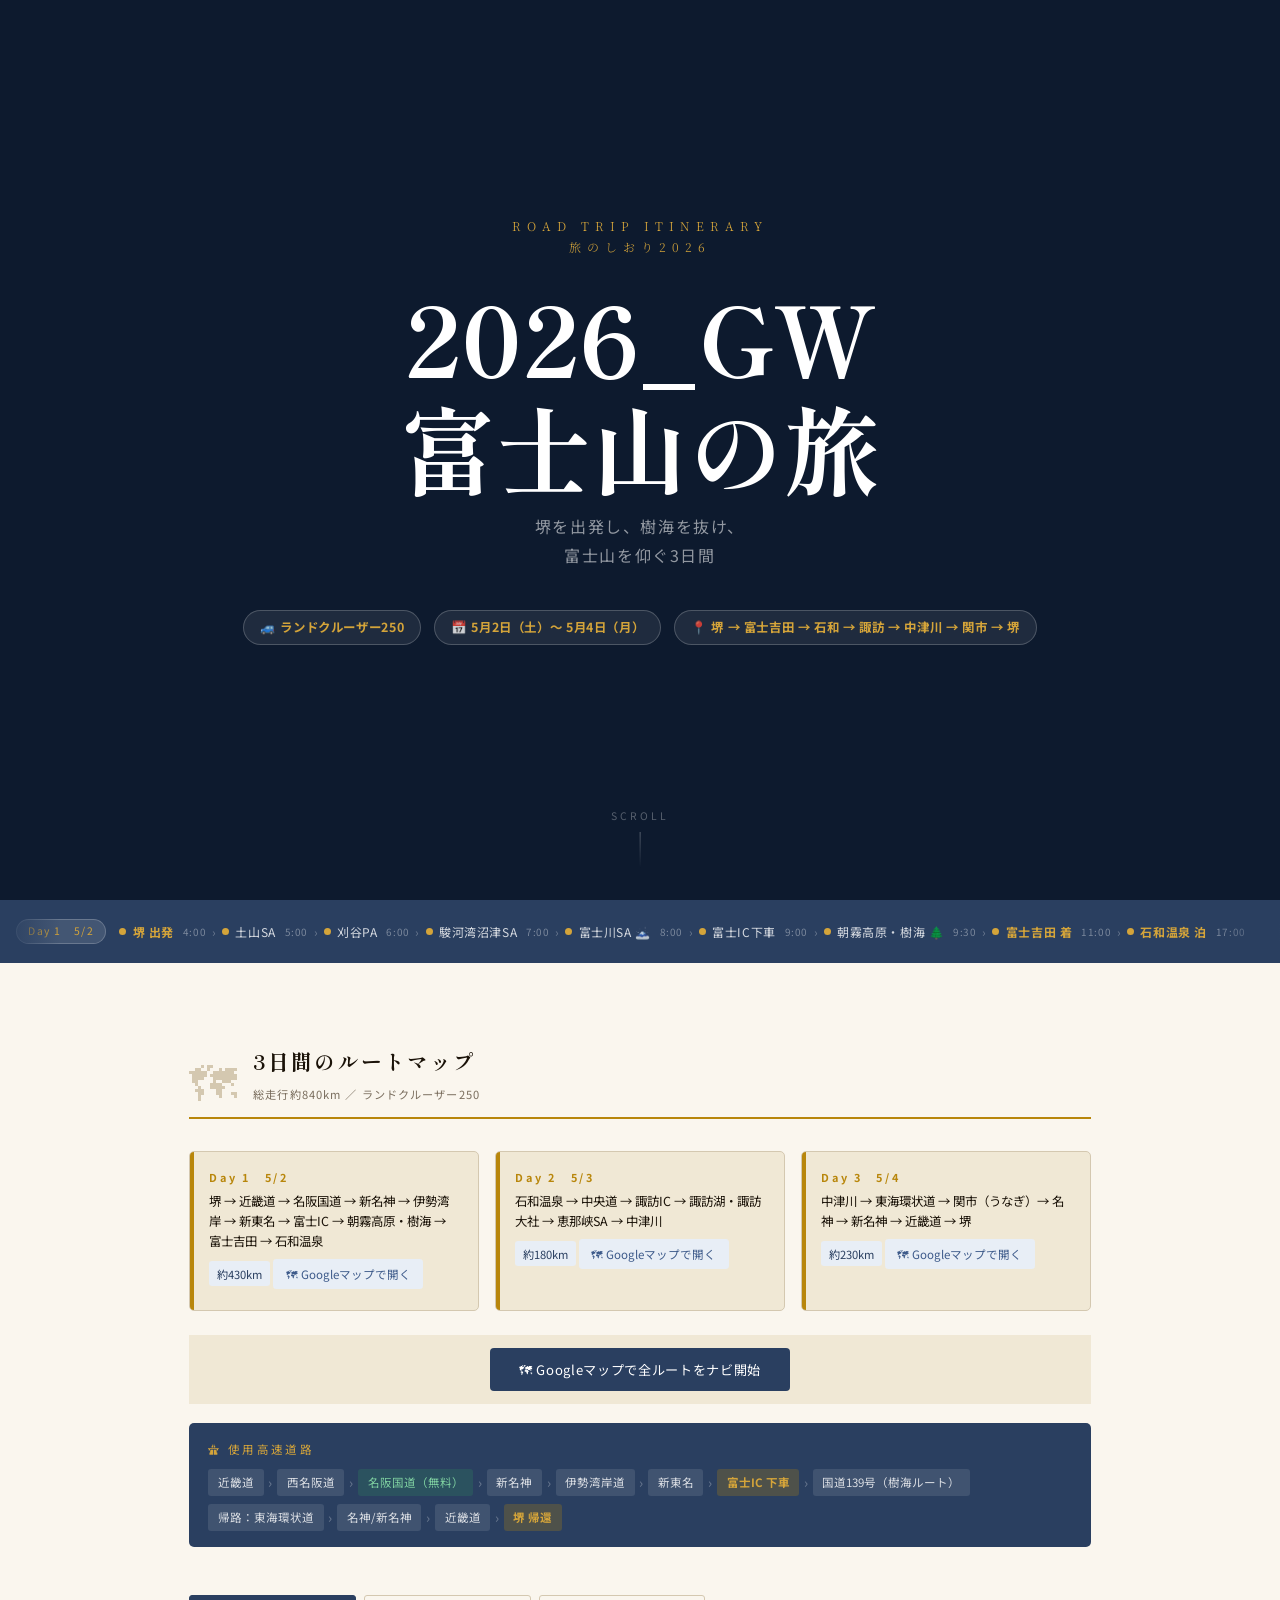
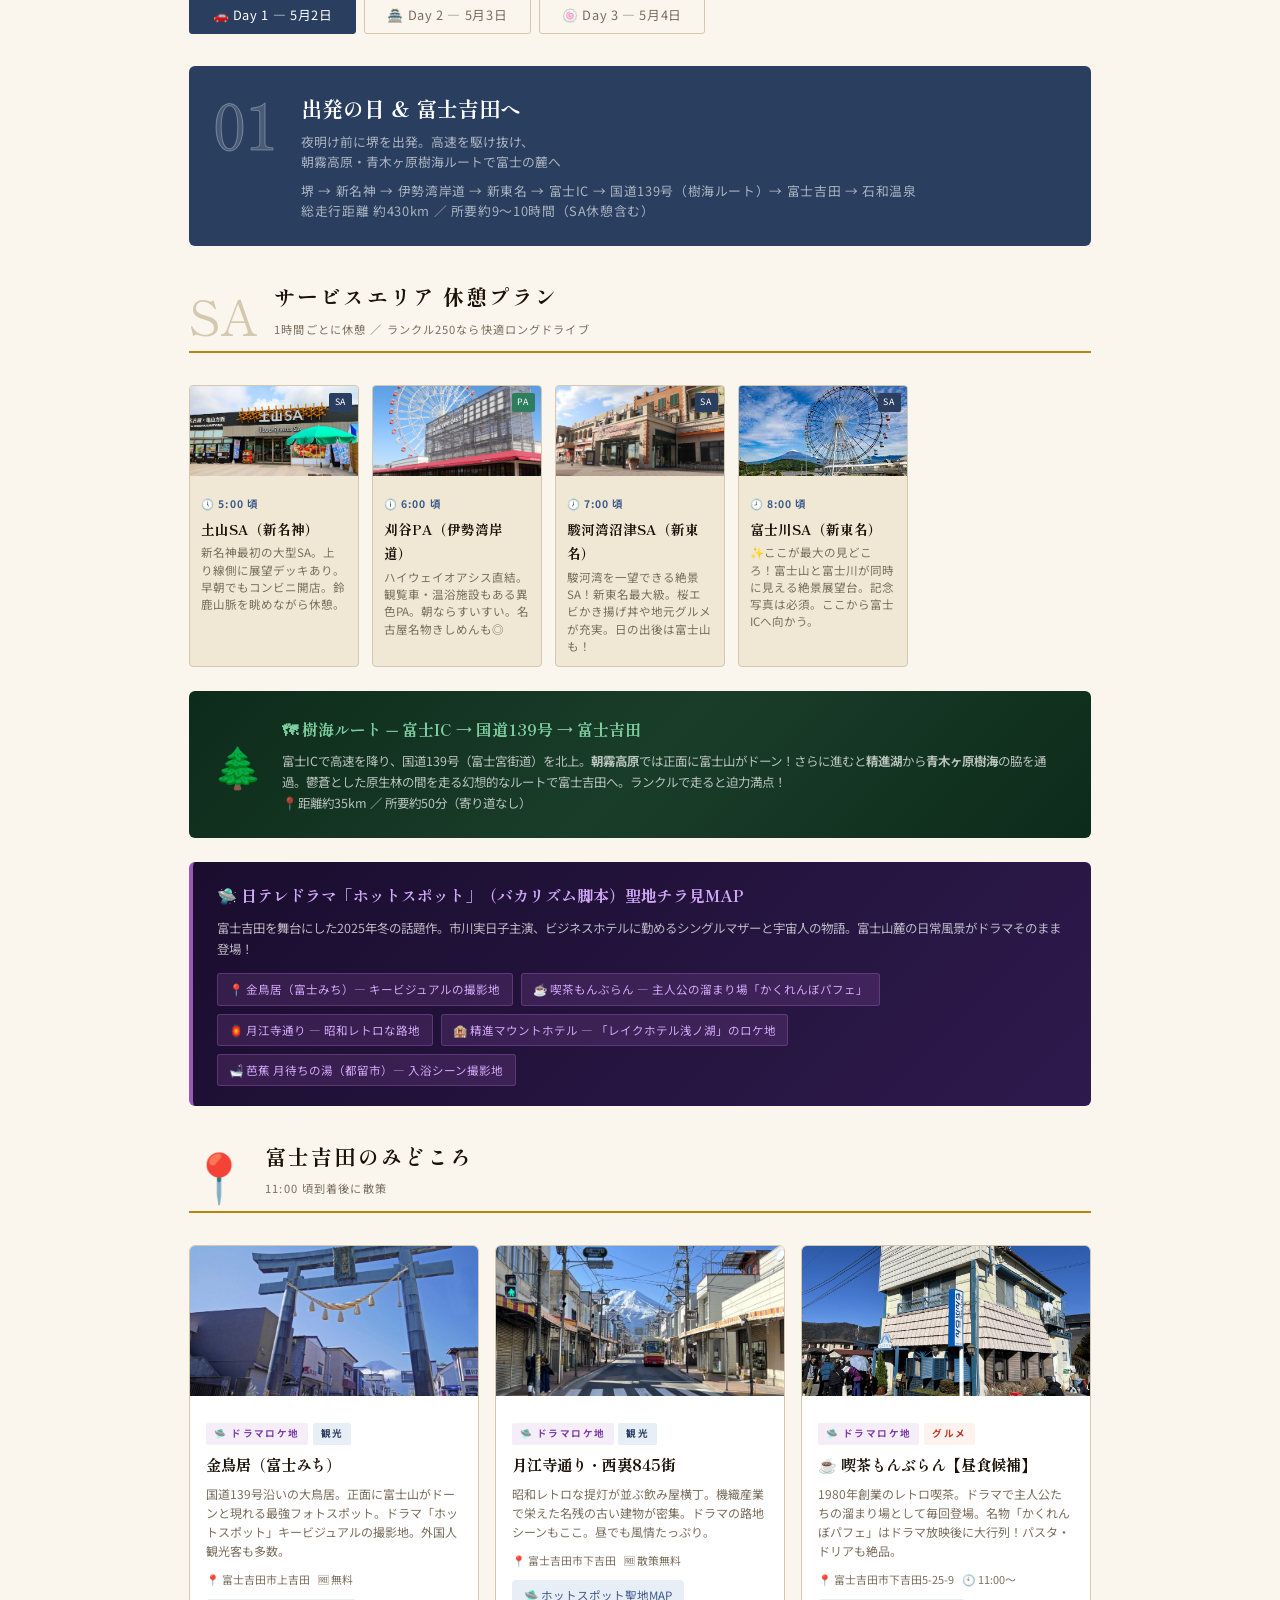
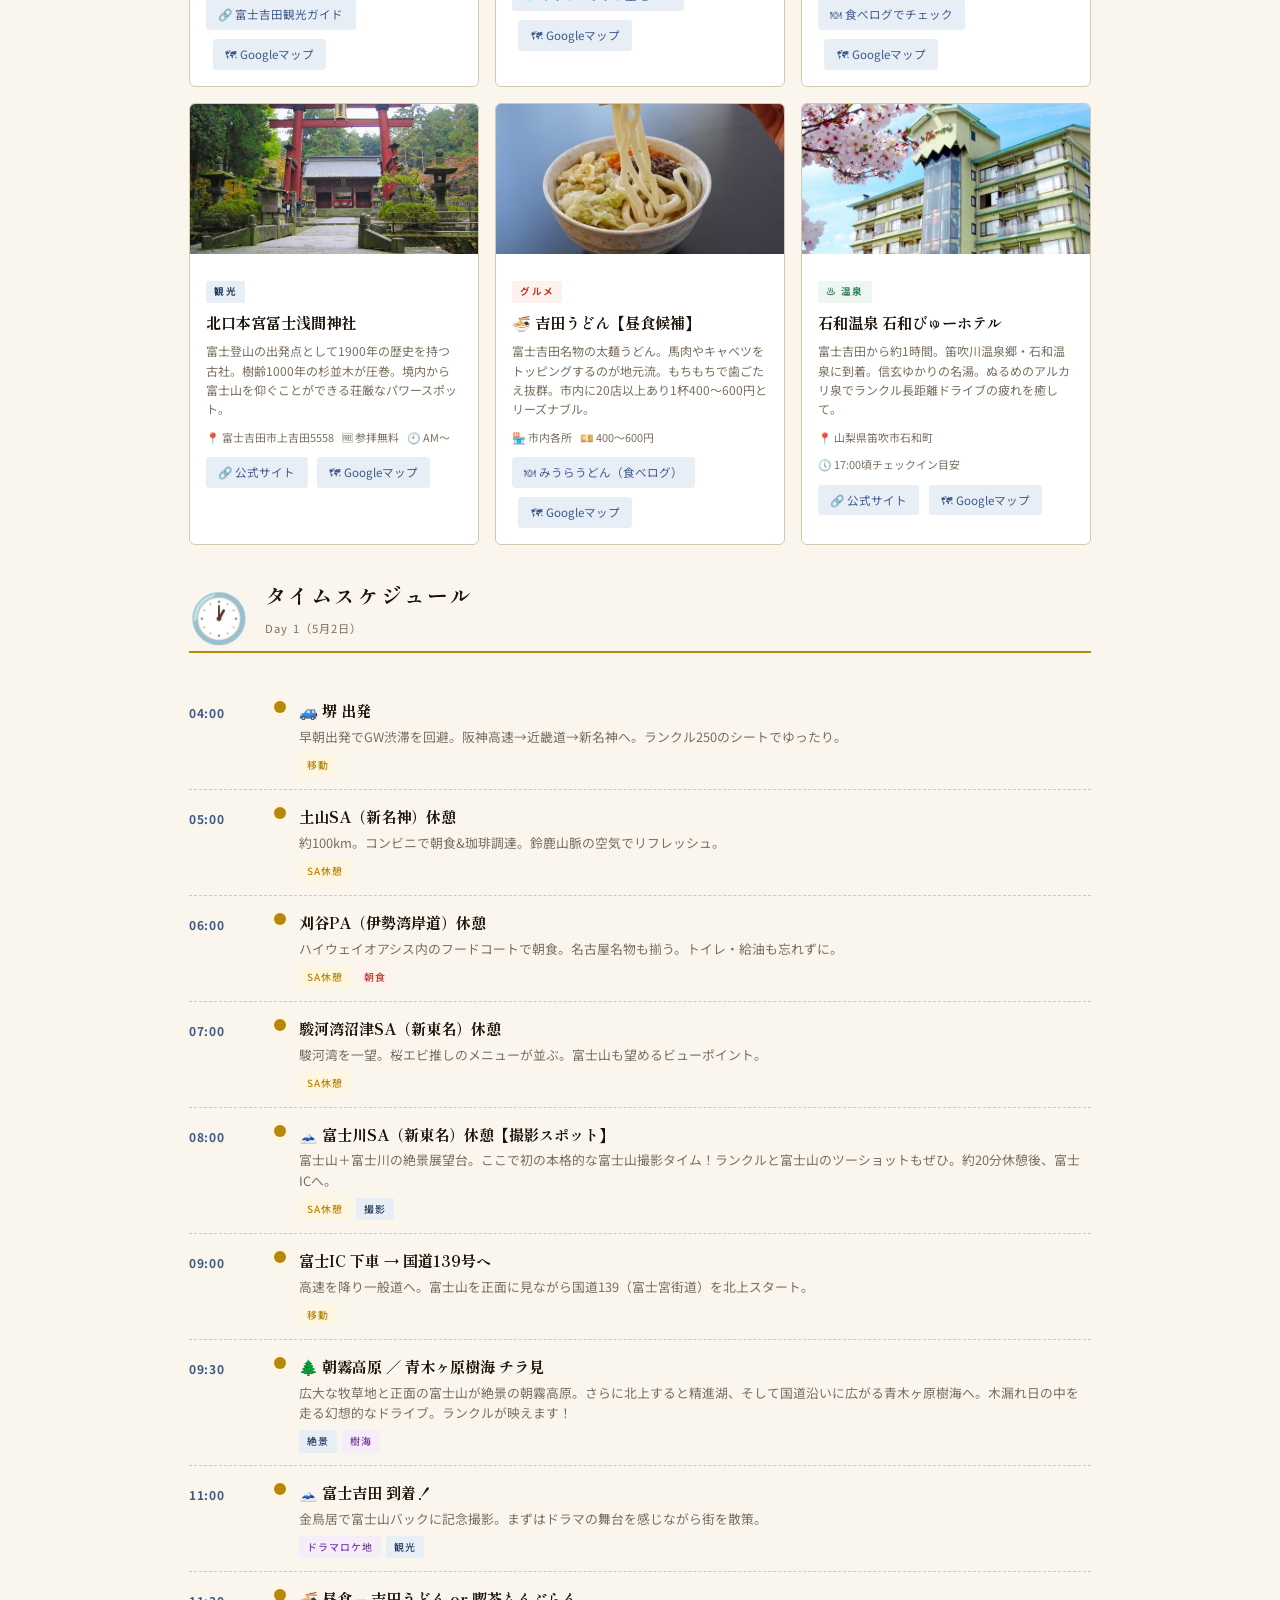
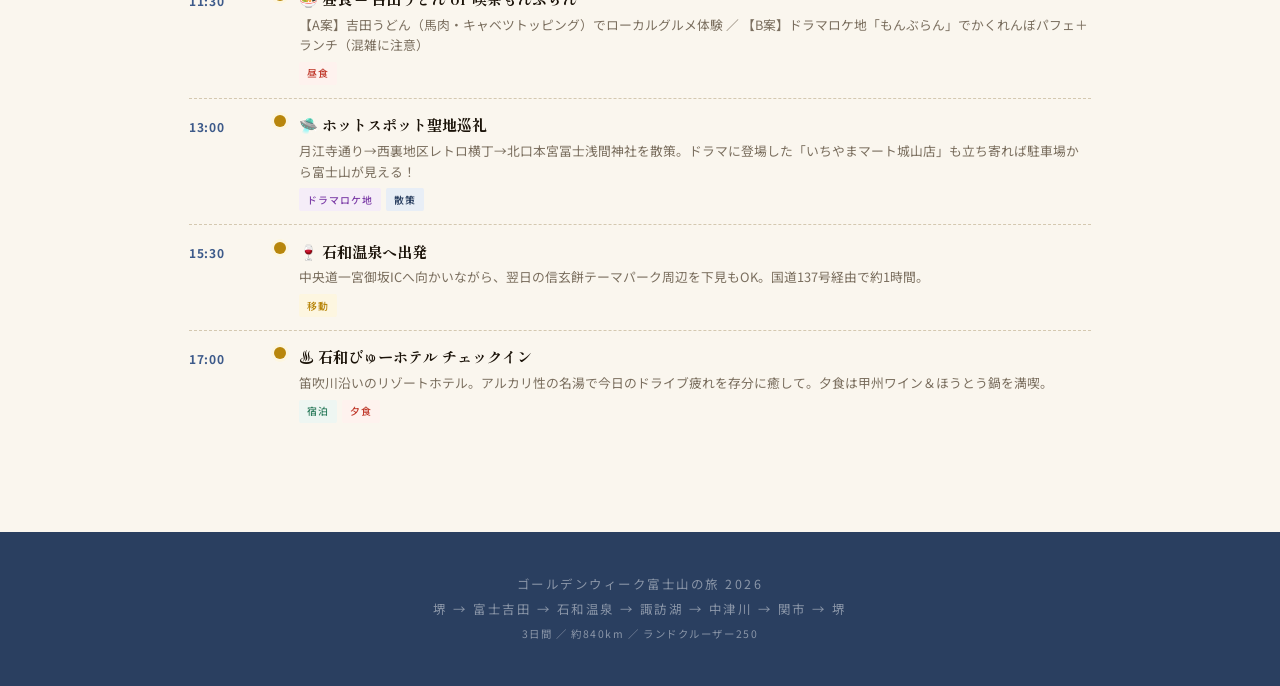
==== commit 45234565: "Add files via upload" ====
--- a/index.html
+++ b/index.html
@@ -121,48 +121,11 @@
   </div>
 
   <!-- Google Maps 埋め込み（全ルート） -->
-  <div class="map-embed-wrap">
-    <div class="map-embed-tabs">
-      <button class="met-btn active" onclick="switchMap(this,'map-all')">🗾 全ルート</button>
-      <button class="met-btn" onclick="switchMap(this,'map-d1')">🚗 Day 1</button>
-      <button class="met-btn" onclick="switchMap(this,'map-d2')">🏯 Day 2</button>
-      <button class="met-btn" onclick="switchMap(this,'map-d3')">🍥 Day 3</button>
-    </div>
-
-    <div class="map-frame" id="map-all">
-      <iframe
-        width="100%" height="420" style="border:0;border-radius:0 0 6px 6px"
-        loading="lazy" allowfullscreen
-        src="https://www.google.com/maps/embed?pb=!1m64!1m12!1m3!1d3352000!2d136.8!3d35.2!2m3!1f0!2f0!3f0!3m2!1i1024!2i768!4f13.1!4m49!3e0!4m5!1s0x6000f5af95f30a4f%3A0x95f71f75db03dc7b!2z5aCx5biC!3m2!1d34.573!2d135.483!4m5!1s0x601ba0e26e36b065%3A0x8fd5513dc4d83e33!2z5a冨5Lmd5ZCJ5biC!3m2!1d35.488!2d138.808!4m5!1s0x601bae5c77b27e2f%3A0x8c8c6fcd53958e0a!2z56aP5ZKM5biC!3m2!1d35.649!2d138.657!4m5!1s0x601c7b5c9eb77791%3A0xb78e1869d5a406e4!2z6Kqe6K235biC!3m2!1d36.040!2d138.112!4m5!1s0x601c9e6c9b50d2e3%3A0x4aa7e71b9d5c0c06!2z5Lit5rSl5bed5biC!3m2!1d35.487!2d137.499!4m5!1s0x6003b11f5d0b5555%3A0x7ed4c20bdd7acaa3!2z6Zai5biC!3m2!1d35.490!2d136.912!5e0!3m2!1sja!2sjp!4v1699999999">
-      </iframe>
-    </div>
-    <div class="map-frame" id="map-d1" style="display:none">
-      <iframe
-        width="100%" height="420" style="border:0;border-radius:0 0 6px 6px"
-        loading="lazy" allowfullscreen
-        src="https://www.google.com/maps/embed?pb=!1m28!1m12!1m3!1d2500000!2d137.5!3d35.0!2m3!1f0!2f0!3f0!3m2!1i1024!2i768!4f13.1!4m13!3e0!4m3!3m2!1d34.573!2d135.483!4m3!3m2!1d35.488!2d138.808!4m3!3m2!1d35.649!2d138.657!5e0!3m2!1sja!2sjp!4v1699999999">
-      </iframe>
-    </div>
-    <div class="map-frame" id="map-d2" style="display:none">
-      <iframe
-        width="100%" height="420" style="border:0;border-radius:0 0 6px 6px"
-        loading="lazy" allowfullscreen
-        src="https://www.google.com/maps/embed?pb=!1m22!1m12!1m3!1d800000!2d138.2!3d35.7!2m3!1f0!2f0!3f0!3m2!1i1024!2i768!4f13.1!4m7!3e0!4m3!3m2!1d35.649!2d138.657!4m3!3m2!1d35.487!2d137.499!5e0!3m2!1sja!2sjp!4v1699999999">
-      </iframe>
-    </div>
-    <div class="map-frame" id="map-d3" style="display:none">
-      <iframe
-        width="100%" height="420" style="border:0;border-radius:0 0 6px 6px"
-        loading="lazy" allowfullscreen
-        src="https://www.google.com/maps/embed?pb=!1m22!1m12!1m3!1d1000000!2d136.8!3d35.2!2m3!1f0!2f0!3f0!3m2!1i1024!2i768!4f13.1!4m7!3e0!4m3!3m2!1d35.487!2d137.499!4m3!3m2!1d34.573!2d135.483!5e0!3m2!1sja!2sjp!4v1699999999">
-      </iframe>
-    </div>
-
-    <div class="map-open-btn-wrap">
-      <a class="map-open-btn" href="https://www.google.com/maps/dir/堺市,大阪府/天理IC/亀山JCT,三重県/富士吉田市,山梨県/笛吹市石和,山梨県/諏訪市,長野県/中津川市,岐阜県/関市,岐阜県/堺市,大阪府" target="_blank">
-        🗺 Googleマップで全ルートをナビ開始
-      </a>
-    </div>
+  <!-- Googleマップ ナビ開始ボタン -->
+  <div class="map-open-btn-wrap" style="margin-bottom:1.2rem">
+    <a class="map-open-btn" href="https://www.google.com/maps/dir/堺市,大阪府/天理IC/亀山JCT,三重県/富士吉田市,山梨県/笛吹市石和,山梨県/諏訪市,長野県/中津川市,岐阜県/関市,岐阜県/堺市,大阪府" target="_blank">
+      🗺 Googleマップで全ルートをナビ開始
+    </a>
   </div>
 
   <!-- 高速道路メモ -->
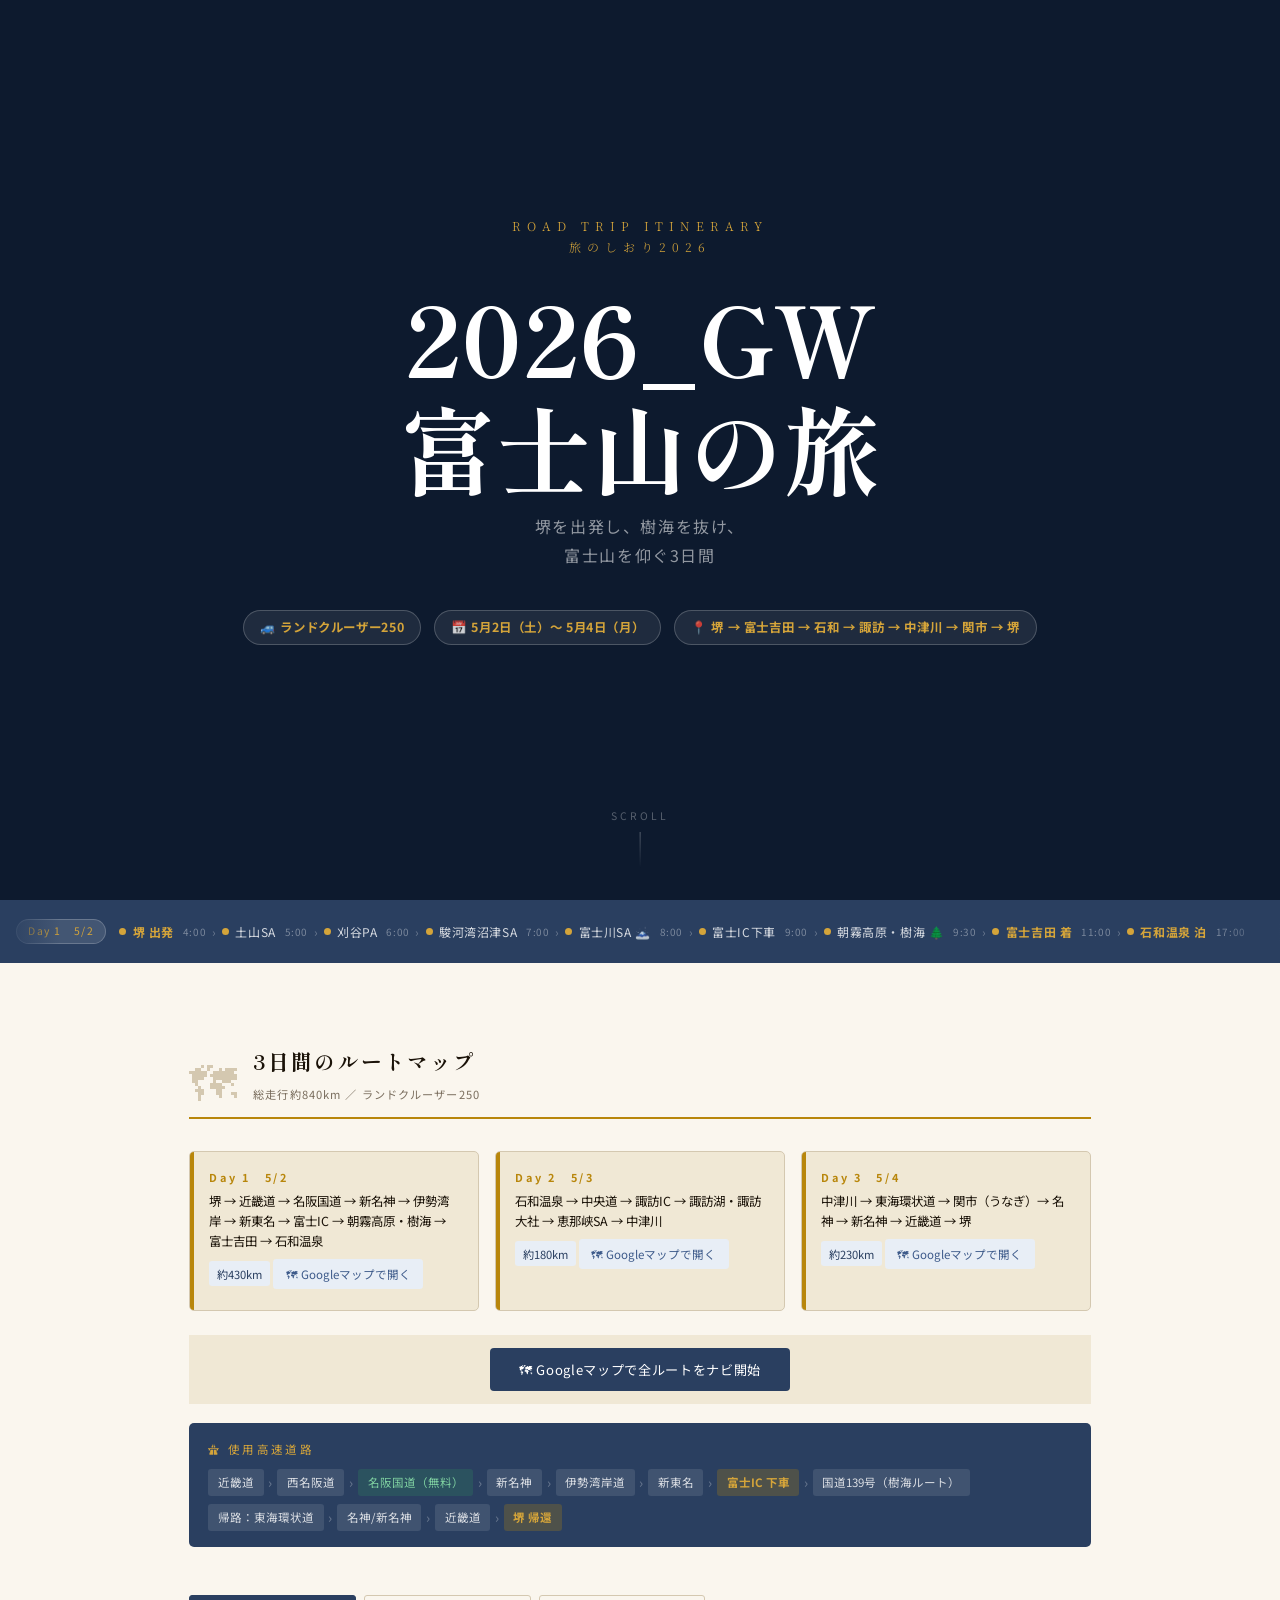
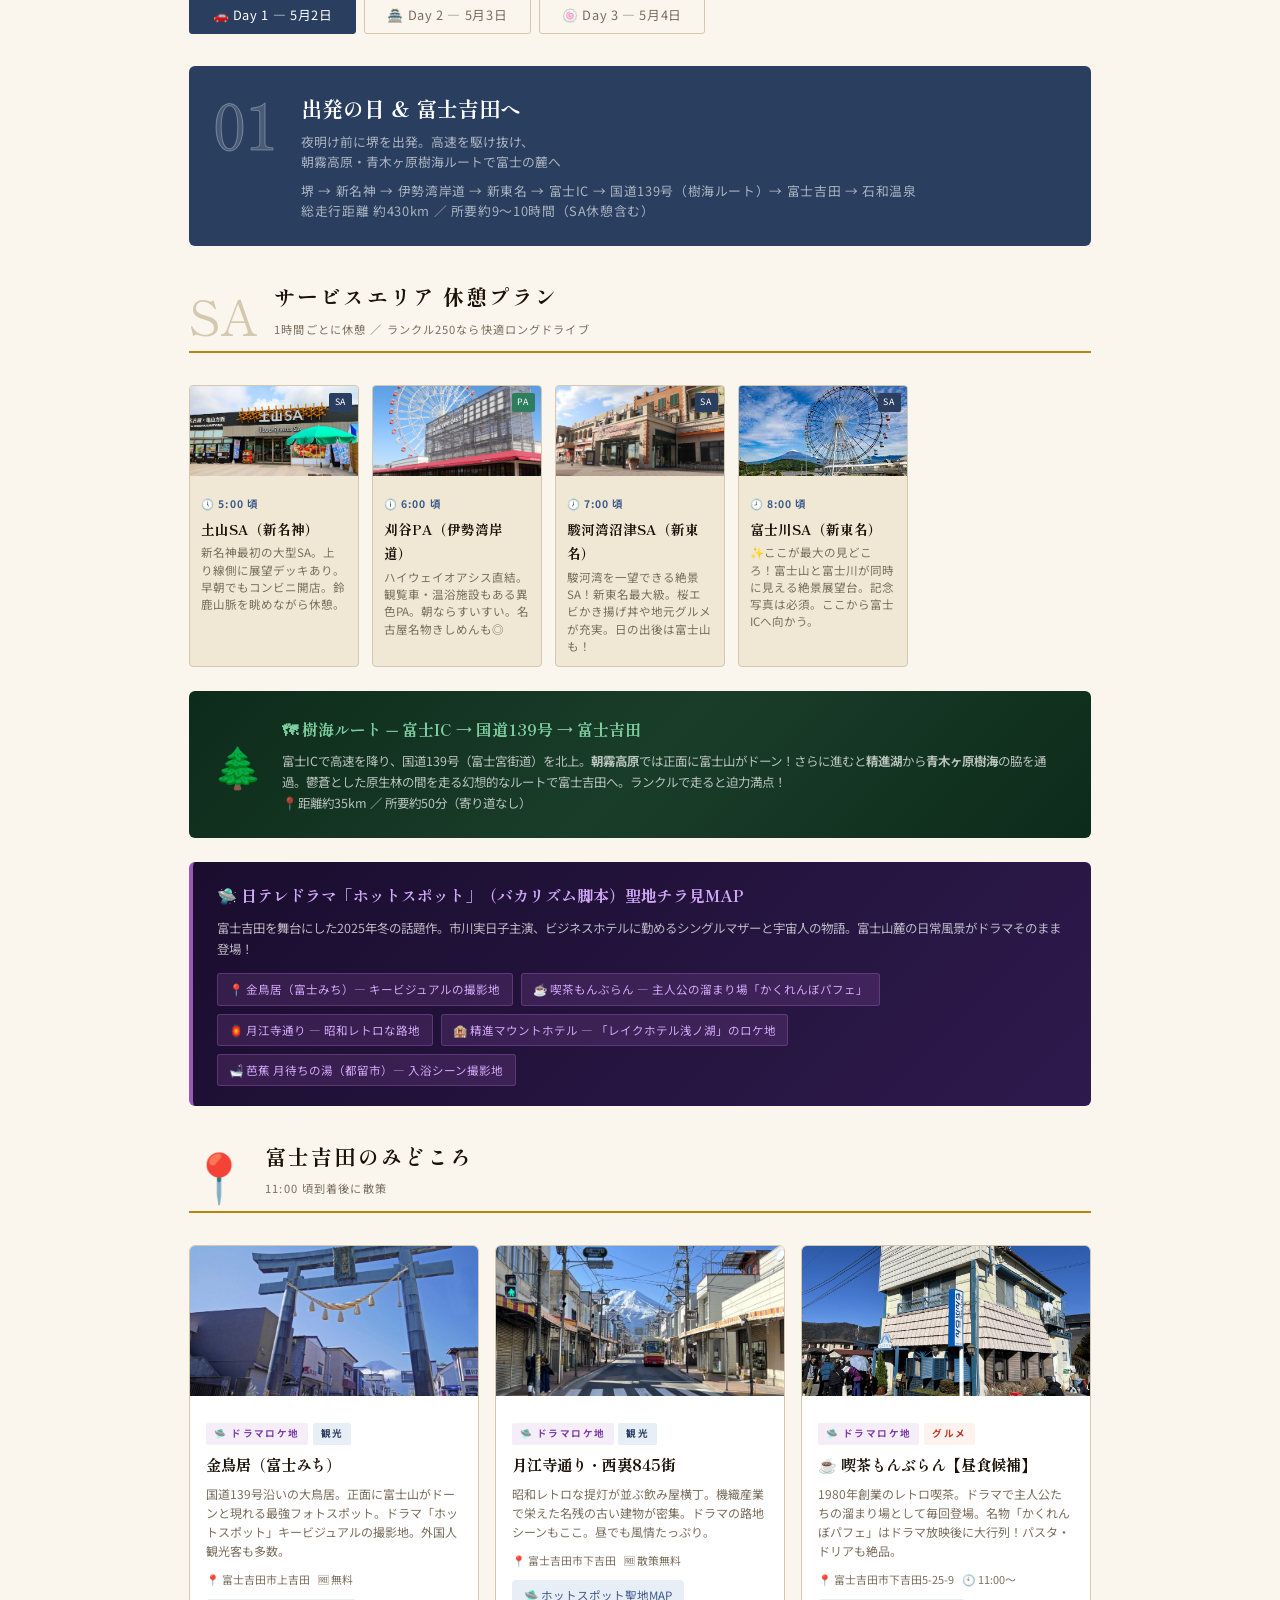
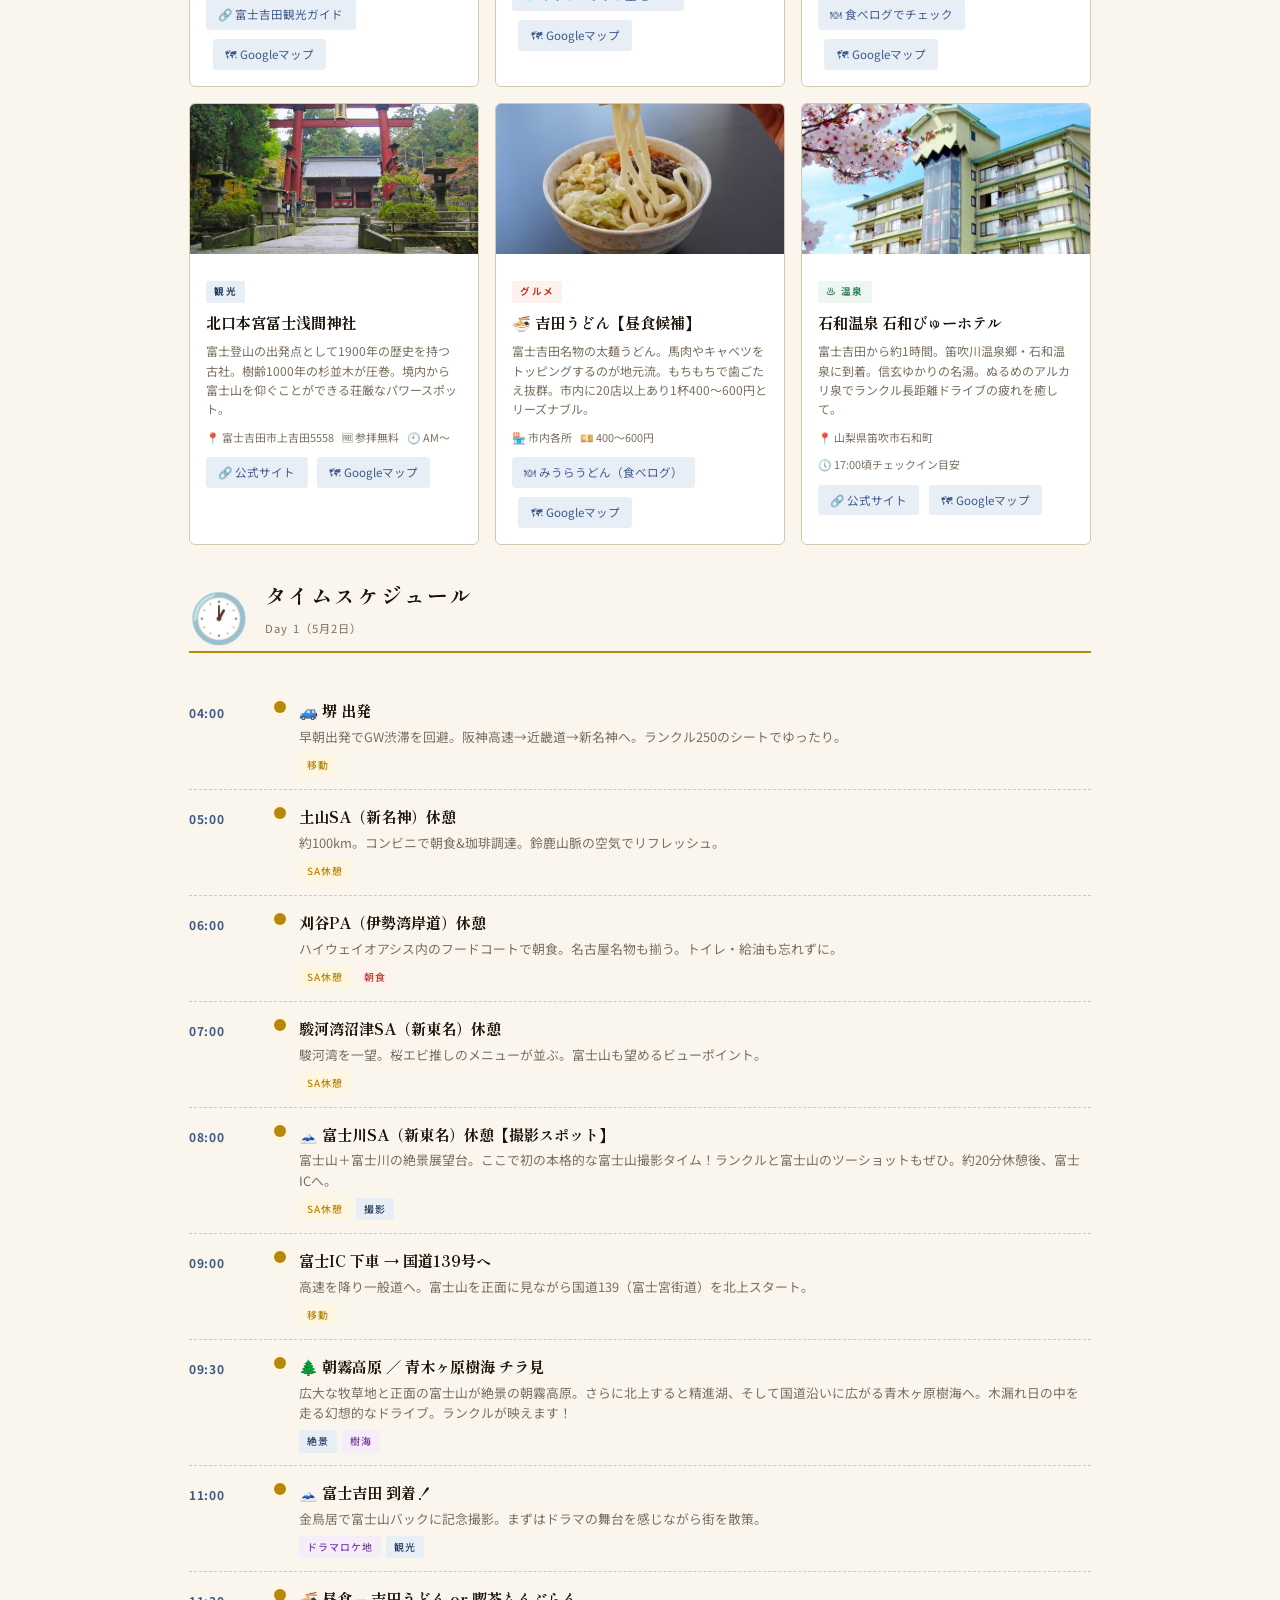
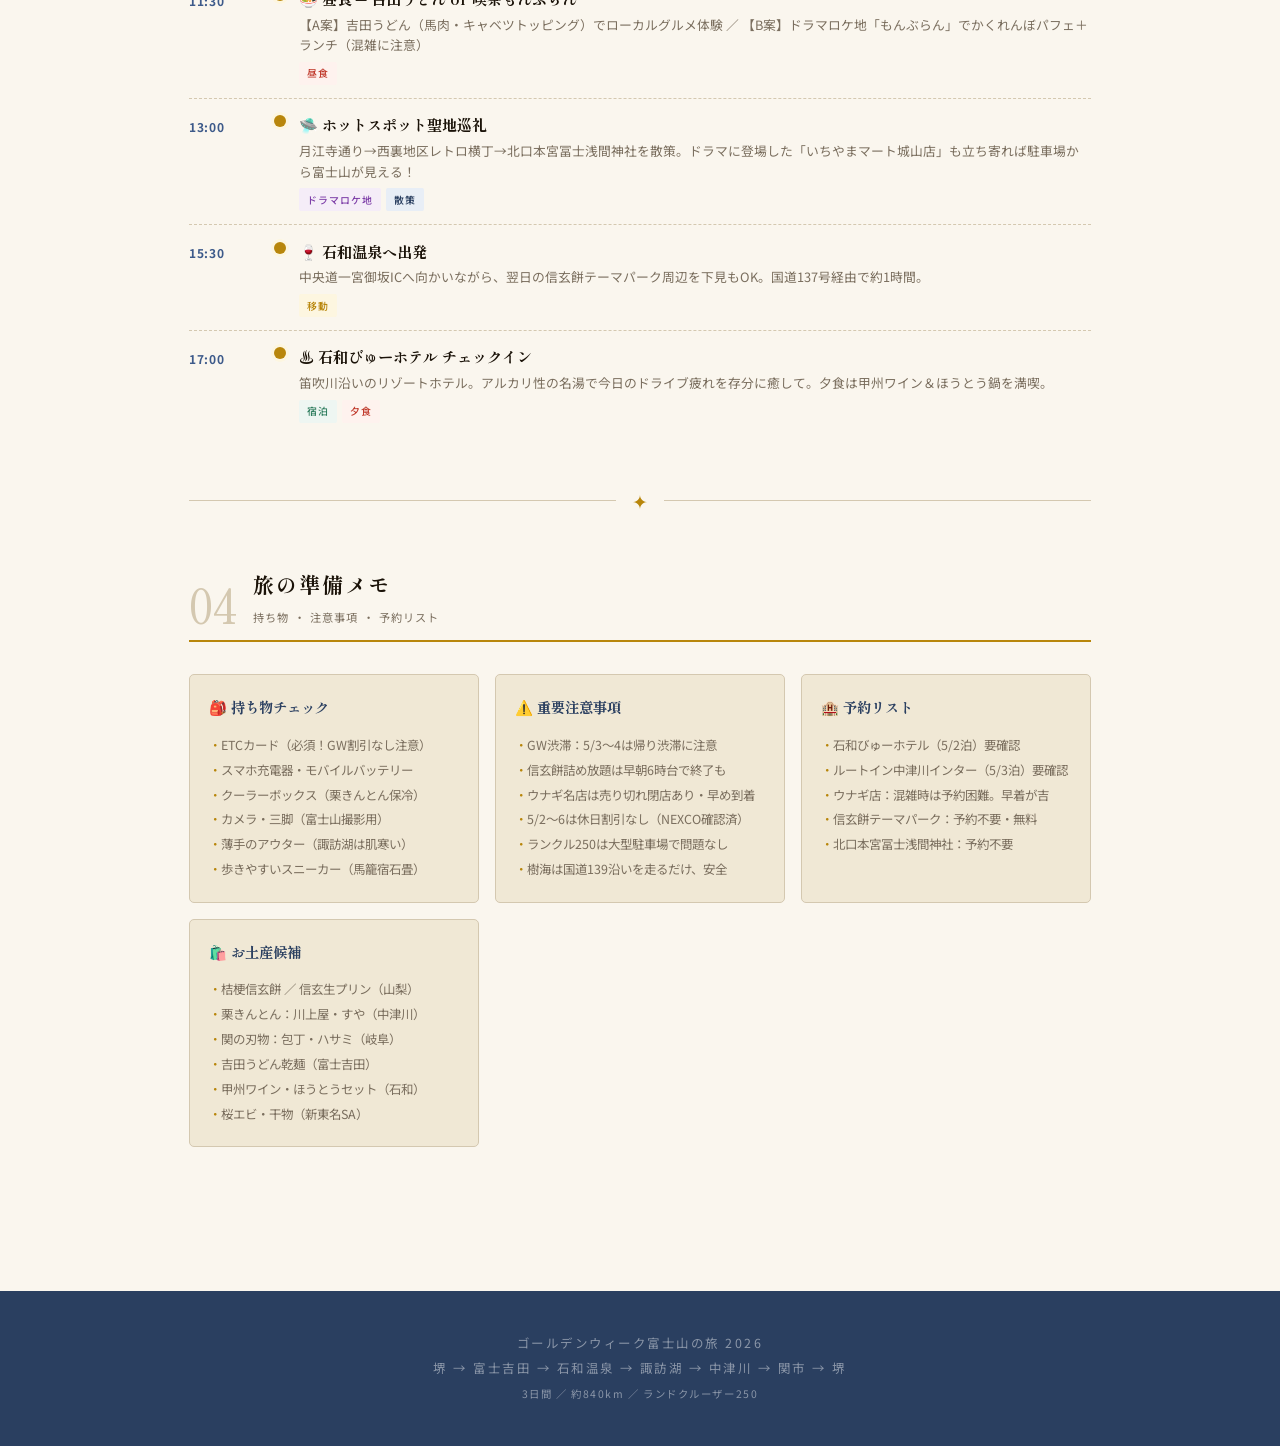
==== commit dc789493: "Add files via upload" ====
--- a/index.html
+++ b/index.html
@@ -368,7 +368,7 @@
       </div>
     </div>
     <div class="spot-card">
-      <img class="spot-img" src="https://upload.wikimedia.org/wikipedia/commons/thumb/d/d4/Shinshu_soba.jpg/600px-Shinshu_soba.jpg" alt="そばごころ小坂">
+      <img class="spot-img" src="soba_kosaka.jpg" alt="そばごころ小坂">
       <div class="spot-body">
         <span class="spot-badge badge-food">グルメ</span><span class="spot-badge badge-sight" style="margin-left:.3rem">昼食候補①</span>
         <h4>🍜 そばごころ 小坂（★3.55）</h4>
@@ -379,7 +379,7 @@
       </div>
     </div>
     <div class="spot-card">
-      <img class="spot-img" src="https://upload.wikimedia.org/wikipedia/commons/thumb/2/22/Suwa_lake_from_kataokayama.jpg/600px-Suwa_lake_from_kataokayama.jpg" alt="登美本店">
+      <img class="spot-img" src="soba_tomi.jpg" alt="登美本店">
       <div class="spot-body">
         <span class="spot-badge badge-food">グルメ</span><span class="spot-badge badge-sight" style="margin-left:.3rem">昼食候補②</span>
         <h4>🍜 登美 本店（とみ）（★3.36）</h4>
@@ -460,6 +460,10 @@
         <p>鎌倉時代の刀鍛冶がスタミナ源として愛食したのが「関のうなぎ」の起源。長良川の清流に育まれたウナギは身がふっくら。現在も市内に10数店が名店を構える。<br><strong>⚠️ 人気店は売り切れ閉店もあり。11時の開店に合わせて到着を！</strong></p>
         <div class="spot-meta"><span>📍 岐阜県関市</span></div>
         <a class="spot-link" href="https://www.google.com/maps/search/?api=1&query=関市+うなぎ" target="_blank">🗺 Googleマップで探す</a>
+      </div>
+    </div>
+    <div class="spot-card">
+      <img class="spot-img" src="tujiya.jpg" alt="辻屋 うな丼">
       <div class="spot-body">
         <span class="spot-badge badge-food">グルメ</span>
         <h4>🍥 名代 辻屋（ミシュラン掲載）</h4>
